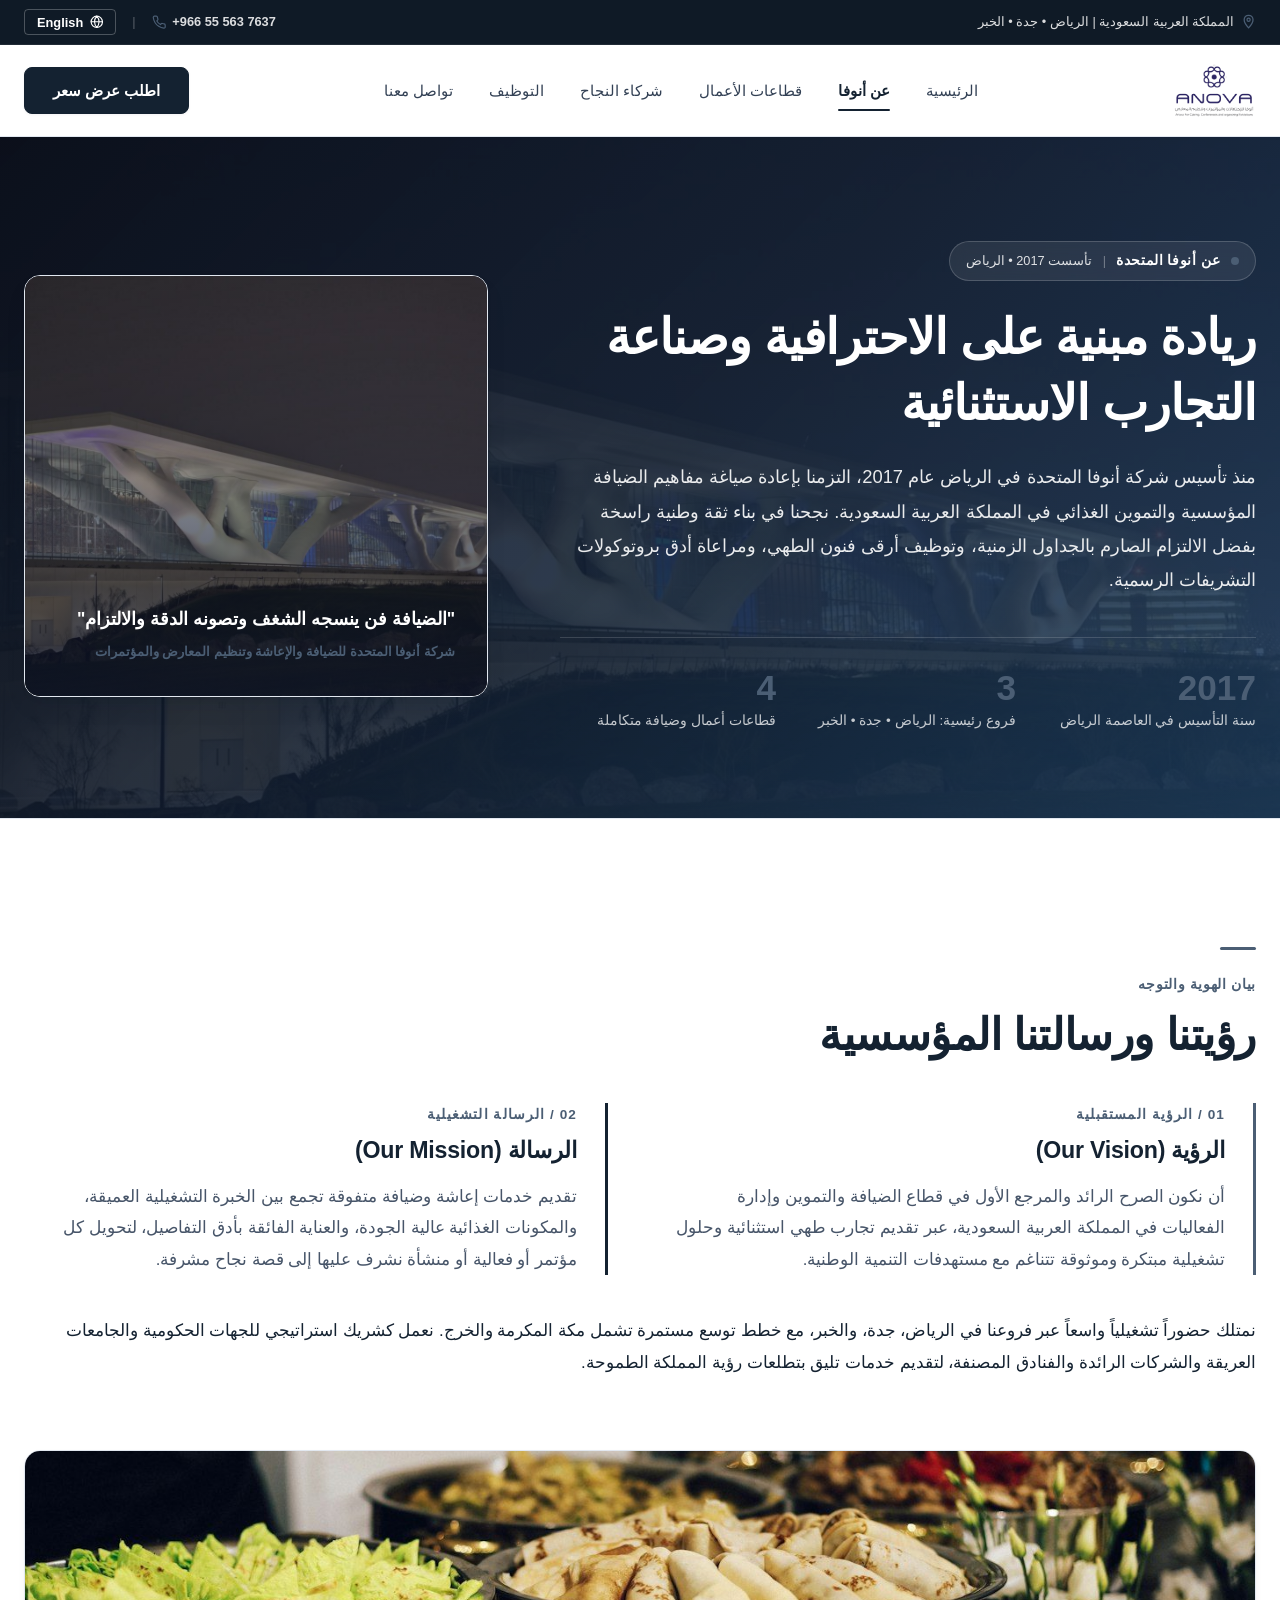
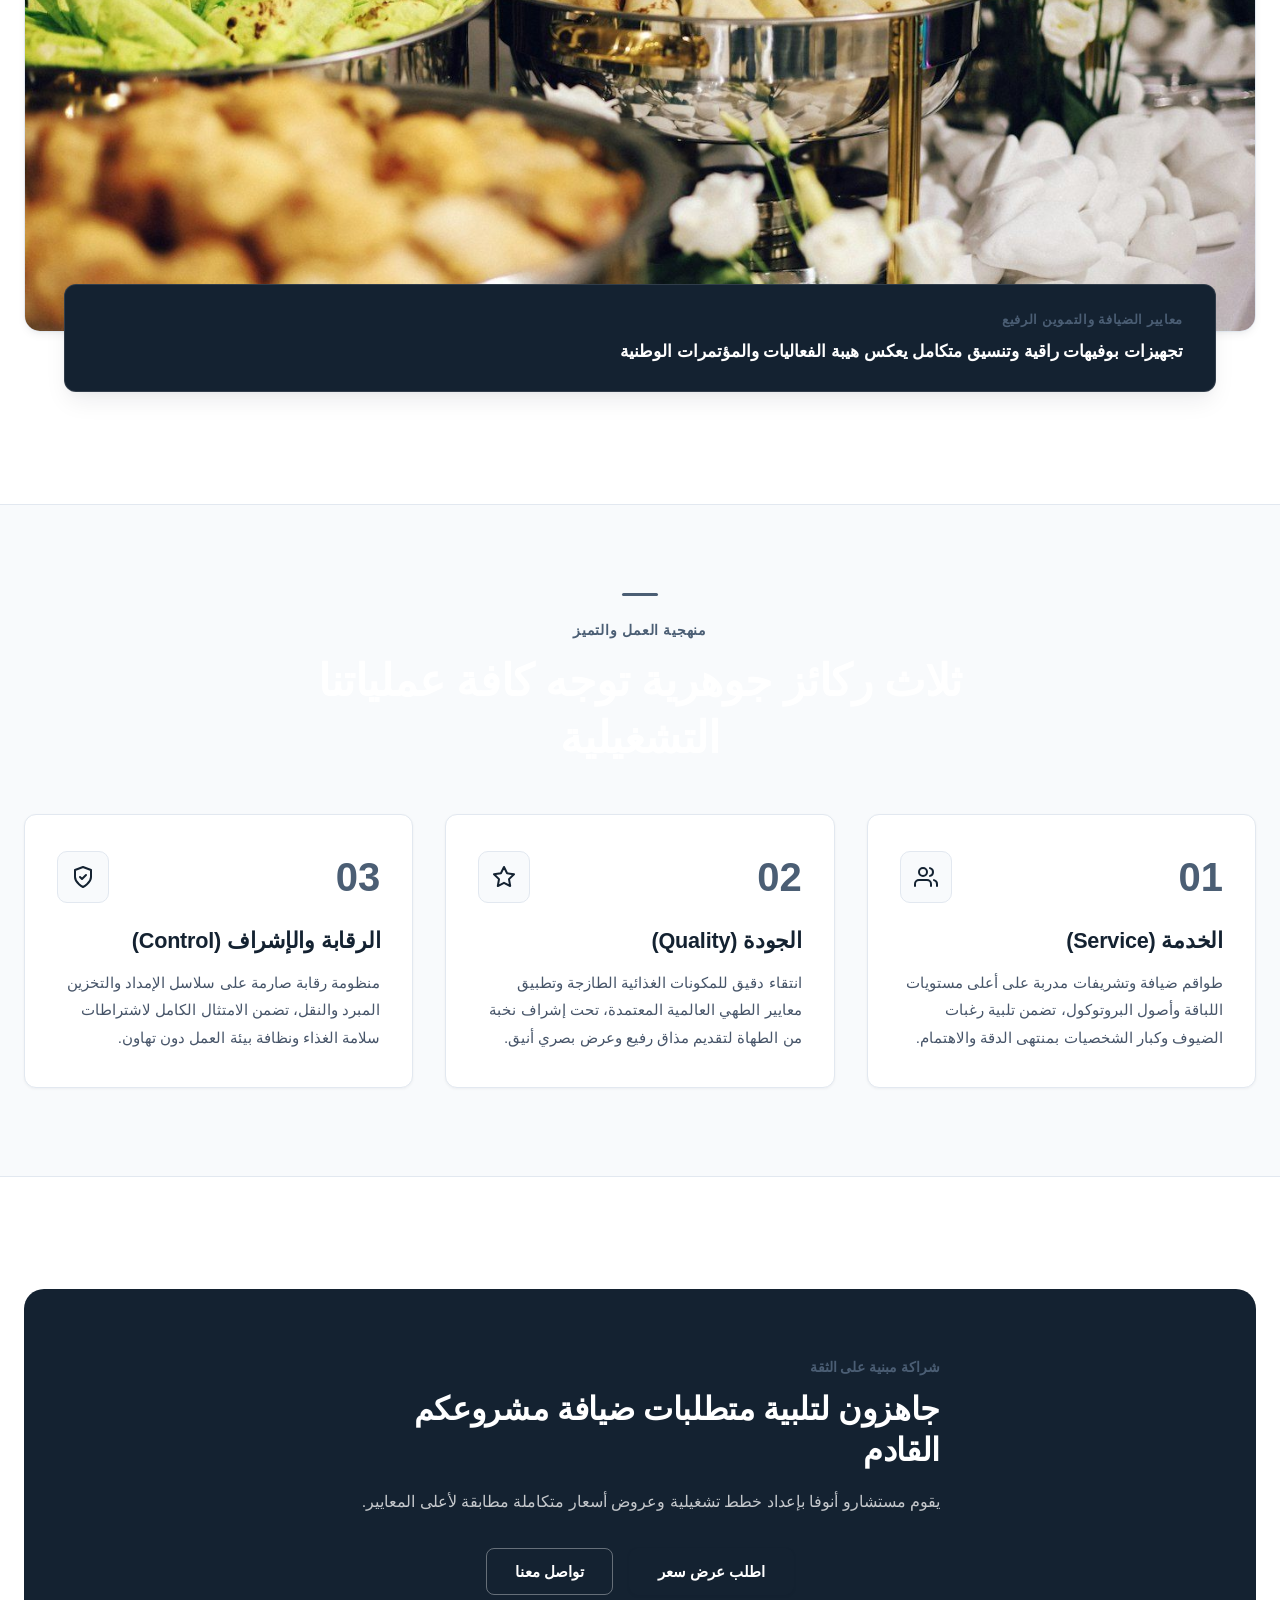
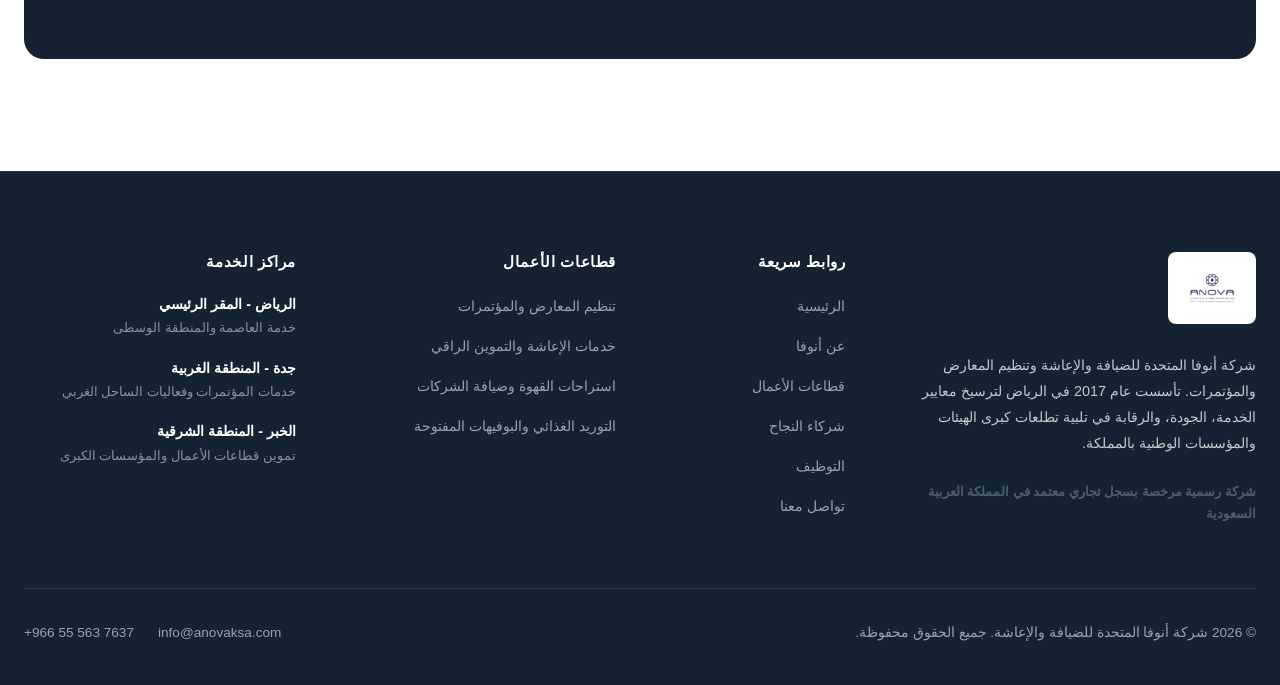
==== about.html @ ef02cdc7 "fix(scroll-stability): lock sticky header height and optimize hero video to fix white screen and jan" ====
﻿<!DOCTYPE html>
<html lang="ar" dir="rtl">
<head>
  <meta charset="UTF-8">
  <meta name="viewport" content="width=device-width, initial-scale=1.0">
  <title>عن أنوفا | ANOVA United Company</title>
  <meta name="description" content="تعرف على شركة أنوفا المتحدة للضيافة والإعاشة وتنظيم المعارض والمؤتمرات - مسيرة التميز منذ 2017 وركائز الخدمة، الجودة، والرقابة.">
  <link rel="icon" type="image/png" href="public/brand/anova-logo.png">
  <link rel="preconnect" href="https://fonts.googleapis.com">
  <link rel="preconnect" href="https://fonts.gstatic.com" crossorigin>
  <link href="https://fonts.googleapis.com/css2?family=IBM+Plex+Sans+Arabic:wght@300;400;500;600;700&family=Inter:wght@400;500;600;700&display=swap" rel="stylesheet">
  <link rel="stylesheet" href="assets/css/styles.css?v=4">
</head>
<body data-page-title-key="nav_about">

  <!-- Top Executive Utility Bar -->
  <aside class="top-bar" aria-label="Executive Information">
    <div class="container">
      <div style="display: flex; align-items: center; gap: 1.5rem;">
        <span style="display: flex; align-items: center; gap: 0.4rem;">
          <svg class="icon-svg" style="color: var(--warm-gold); width: 0.95rem; height: 0.95rem;" viewBox="0 0 24 24"><path d="M12 2C8.13 2 5 5.13 5 9c0 5.25 7 13 7 13s7-7.75 7-13c0-3.87-3.13-7-7-7zm0 9.5c-1.38 0-2.5-1.12-2.5-2.5s1.12-2.5 2.5-2.5 2.5 1.12 2.5 2.5-1.12 2.5-2.5 2.5z"/></svg>
          <span data-i18n="top_locations">المملكة العربية السعودية | الرياض • جدة • الخبر</span>
        </span>
      </div>
      <div style="display: flex; align-items: center; gap: 1rem;">
        <a href="tel:+966555637637" class="dir-ltr" style="display: flex; align-items: center; gap: 0.4rem; font-weight: 600;">
          <svg class="icon-svg" style="color: var(--warm-gold); width: 0.9rem; height: 0.9rem;" viewBox="0 0 24 24"><path d="M22 16.92v3a2 2 0 0 1-2.18 2 19.79 19.79 0 0 1-8.63-3.07 19.5 19.5 0 0 1-6-6 19.79 19.79 0 0 1-3.07-8.67A2 2 0 0 1 4.11 2h3a2 2 0 0 1 2 1.72 12.84 12.84 0 0 0 .7 2.81 2 2 0 0 1-.45 2.11L8.09 9.91a16 16 0 0 0 6 6l1.27-1.27a2 2 0 0 1 2.11-.45 12.84 12.84 0 0 0 2.81.7A2 2 0 0 1 22 16.92z"/></svg>
          <span>+966 55 563 7637</span>
        </a>
        <span style="color: rgba(255,255,255,0.3);">|</span>
        <button class="lang-btn lang-toggle-btn">
          <svg class="icon-svg" style="width: 0.85rem; height: 0.85rem;" viewBox="0 0 24 24"><circle cx="12" cy="12" r="10"/><line x1="2" y1="12" x2="22" y2="12"/><path d="M12 2a15.3 15.3 0 0 1 4 10 15.3 15.3 0 0 1-4 10 15.3 15.3 0 0 1-4-10 15.3 15.3 0 0 1 4-10z"/></svg>
          <span class="lang-toggle-text">English</span>
        </button>
      </div>
    </div>
  </aside>

  <!-- Master Site Header: Smart Sticky on Scroll Up -->
  <div class="site-header-wrapper">
    <header class="main-nav" id="siteHeader">
      <div class="container">
        <a href="index.html" style="display: flex; align-items: center; gap: 0.75rem;">
          <img src="public/brand/anova-logo.png" alt="ANOVA Logo" class="brand-logo-img">
        </a>
        <nav aria-label="Main Navigation">
          <ul class="nav-links">
            <li><a href="index.html" class="nav-link" data-i18n="nav_home">الرئيسية</a></li>
            <li><a href="about.html" class="nav-link active" data-i18n="nav_about">عن أنوفا</a></li>
            <li><a href="services.html" class="nav-link" data-i18n="nav_services">قطاعات الأعمال</a></li>
            <li><a href="partners.html" class="nav-link" data-i18n="nav_partners">شركاء النجاح</a></li>
            <li><a href="careers.html" class="nav-link" data-i18n="nav_careers">التوظيف</a></li>
            <li><a href="contact.html" class="nav-link" data-i18n="nav_contact">تواصل معنا</a></li>
          </ul>
        </nav>
        <div style="display: flex; align-items: center; gap: 1rem;">
          <button class="btn btn-gold open-quote-modal">
            <span data-i18n="cta_quote">طلب عرض سعر</span>
          </button>
          <button class="hamburger-btn" aria-label="Open mobile menu">
            <svg class="icon-svg" style="width: 1.75rem; height: 1.75rem;" viewBox="0 0 24 24"><line x1="3" y1="12" x2="21" y2="12"/><line x1="3" y1="6" x2="21" y2="6"/><line x1="3" y1="18" x2="21" y2="18"/></svg>
          </button>
        </div>
      </div>
    </header>
  </div>

  <!-- Mobile Drawer -->
  <div class="drawer-overlay"></div>
  <aside class="mobile-drawer">
    <div>
      <div style="display: flex; align-items: center; justify-content: space-between; margin-bottom: 2rem;">
        <img src="public/brand/anova-logo.png" alt="ANOVA Logo" style="height: 2.75rem;">
        <button class="drawer-close-btn" style="background: none; border: none; font-size: 1.5rem; cursor: pointer;">✕</button>
      </div>
      <ul style="list-style: none; display: flex; flex-direction: column; gap: 1.25rem;">
        <li><a href="index.html" style="font-weight: 600;" data-i18n="nav_home">الرئيسية</a></li>
        <li><a href="about.html" style="font-weight: 700; color: var(--primary-navy);" data-i18n="nav_about">عن أنوفا</a></li>
        <li><a href="services.html" style="font-weight: 600;" data-i18n="nav_services">قطاعات الأعمال</a></li>
        <li><a href="partners.html" style="font-weight: 600;" data-i18n="nav_partners">شركاء النجاح</a></li>
        <li><a href="careers.html" style="font-weight: 600;" data-i18n="nav_careers">التوظيف</a></li>
        <li><a href="contact.html" style="font-weight: 600;" data-i18n="nav_contact">تواصل معنا</a></li>
      </ul>
    </div>
    <div>
      <button class="btn btn-gold open-quote-modal" style="width: 100%; margin-bottom: 1rem;">
        <span data-i18n="cta_quote">طلب عرض سعر</span>
      </button>
      <button class="lang-btn lang-toggle-btn" style="width: 100%; border-color: var(--brand-grey-light); color: var(--midnight-dark); justify-content: center;">
        <span class="lang-toggle-text">English</span>
      </button>
    </div>
  </aside>

  <!-- Editorial Storytelling Hero Intro -->
  <section class="about-hero-editorial">
    <div class="container">
      <div class="about-editorial-header-grid">
        
        <!-- Narrative & Verified Corporate Footprint -->
        <div>
          <div class="about-editorial-tag-badge">
            <span class="about-tag-dot"></span>
            <span class="about-tag-text" data-i18n="about_tag">عن أنوفا المتحدة</span>
            <span class="about-tag-divider">|</span>
            <span class="about-tag-sub">تأسست 2017 • الرياض</span>
          </div>
          <h1 class="about-editorial-title" data-i18n="about_title">نصنع تجارب استثنائية تتجاوز مفهوم الضيافة التقليدي</h1>
          <p class="about-editorial-lead" data-i18n="about_p1">
            منذ تأسيس شركة أنوفا المتحدة في الرياض عام 2017، التزمنا بإعادة صياغة مفاهيم الضيافة المؤسسية والتموين الغذائي في المملكة العربية السعودية.
          </p>
          <div class="about-header-metrics">
            <div class="about-header-metric-item">
              <span class="about-header-metric-num">2017</span>
              <span class="about-header-metric-label">سنة التأسيس في العاصمة الرياض</span>
            </div>
            <div class="about-header-metric-item">
              <span class="about-header-metric-num">3</span>
              <span class="about-header-metric-label">فروع رئيسية: الرياض • جدة • الخبر</span>
            </div>
            <div class="about-header-metric-item">
              <span class="about-header-metric-num">4</span>
              <span class="about-header-metric-label">قطاعات أعمال وضيافة متكاملة</span>
            </div>
          </div>
        </div>

        <!-- Asymmetrical Architectural Showcase Window -->
        <div>
          <div class="about-hero-arch-showcase">
            <img src="public/hero-convention.jpg" alt="Monumental Architecture - Event & Exhibition Space" class="about-hero-arch-img" fetchpriority="high" decoding="async">
            <div class="about-hero-arch-overlay">
              <div class="about-hero-arch-quote" data-i18n="about_hero_quote">"الضيافة فن ينسجه الشغف وتصونه الدقة والالتزام"</div>
              <div class="about-hero-arch-sub" data-i18n="about_hero_sub">شركة أنوفا المتحدة للضيافة والإعاشة وتنظيم المعارض والمؤتمرات</div>
            </div>
          </div>
        </div>

      </div>
    </div>
  </section>

  <!-- Detailed Story & Manifesto Section -->
  <section class="section-spacing bg-white">
    <div class="container">
      
      <!-- Open Editorial Manifesto (No Rectangular Cards) -->
      <div class="manifesto-editorial-wrap">
        <div class="gold-line"></div>
        <span style="font-size: 0.85rem; font-weight: 700; color: var(--warm-gold); text-transform: uppercase; letter-spacing: 0.05em;">بيان الهوية والتوجه</span>
        <h2 style="margin-top: 0.5rem; margin-bottom: 2.5rem;" data-i18n="about_manifesto_title">رؤيتنا ورسالتنا المؤسسية</h2>

        <div class="manifesto-editorial-grid">
          <div class="manifesto-editorial-item manifesto-editorial-item-gold">
            <span class="manifesto-editorial-step">01 / الرؤية المستقبلية</span>
            <h3 class="manifesto-editorial-title" data-i18n="about_vision_title">الرؤية (Our Vision)</h3>
            <p class="manifesto-editorial-body" data-i18n="about_vision_desc">
              أن نكون الصرح الرائد والمرجع الأول في قطاع الضيافة والتموين وإدارة الفعاليات في المملكة العربية السعودية، عبر تقديم تجارب طهي استثنائية وحلول تشغيلية مبتكرة وموثوقة تتناغم مع مستهدفات التنمية الوطنية.
            </p>
          </div>

          <div class="manifesto-editorial-item manifesto-editorial-item-navy">
            <span class="manifesto-editorial-step">02 / الرسالة التشغيلية</span>
            <h3 class="manifesto-editorial-title" data-i18n="about_mission_title">الرسالة (Our Mission)</h3>
            <p class="manifesto-editorial-body" data-i18n="about_mission_desc">
              تقديم خدمات إعاشة وضيافة متفوقة تجمع بين الخبرة التشغيلية العميقة، والمكونات الغذائية عالية الجودة، والعناية الفائقة بأدق التفاصيل، لتحويل كل مؤتمر أو فعالية أو منشأة نشرف عليها إلى قصة نجاح مشرفة.
            </p>
          </div>
        </div>

        <p style="font-size: 1.05rem; line-height: 1.9; color: var(--midnight-dark); margin-top: 2.5rem;" data-i18n="about_p2">
          تمتد أعمالنا عبر فروعنا في الرياض، جدة، والخبر، مع خطط توسعية مستقبلية في مكة المكرمة والخرج. نعمل بالتعاون مع كبرى الجهات الحكومية والجامعات الوطنية والفنادق الراقية لتقديم خدمات بمعايير تضاهي الفئات العالمية.
        </p>
      </div>

      <!-- Wider Hospitality Photography Showcase -->
      <div class="about-hospitality-visual">
        <div class="about-hospitality-frame">
          <img src="public/about-excellence.jpg" alt="Premium Hospitality & Catering Spread" loading="lazy" decoding="async">
        </div>
        <div class="about-floating-caption">
          <div style="color: var(--warm-gold); font-size: 0.8rem; font-weight: 700; text-transform: uppercase; letter-spacing: 0.05em;">معايير الضيافة والتموين الرفيع</div>
          <div style="font-size: 1.05rem; font-weight: 600; margin-top: 0.35rem;">تجهيزات بوفيهات راقية وتنسيق متكامل يعكس هيبة الفعاليات والمؤتمرات الوطنية</div>
        </div>
      </div>

    </div>
  </section>

  <!-- The Three Pillars (Connected Horizontal Progression Sequence) -->
  <section class="pillars-sequence-section">
    <div class="container">
      <div style="text-align: center; max-width: 650px; margin: 0 auto;">
        <div class="gold-line center"></div>
        <span style="font-size: 0.85rem; font-weight: 700; color: var(--warm-gold); text-transform: uppercase; letter-spacing: 0.05em;" data-i18n="pillars_tag">المبادئ الجوهرية لأنوفا</span>
        <h2 style="color: var(--pure-white); margin-top: 0.5rem;" data-i18n="pillars_title">ثلاث ركائز تقوم عليها كل تفاصيل أعمالنا</h2>
      </div>

      <div class="pillars-sequence-grid">
        
        <div class="pillar-sequence-item">
          <div class="pillar-sequence-top">
            <span class="pillar-sequence-num">01</span>
            <div class="pillar-sequence-icon-wrap">
              <svg class="icon-svg" style="width: 1.5rem; height: 1.5rem;" viewBox="0 0 24 24"><path d="M17 21v-2a4 4 0 0 0-4-4H5a4 4 0 0 0-4 4v2"/><circle cx="9" cy="7" r="4"/><path d="M23 21v-2a4 4 0 0 0-3-3.87"/><path d="M16 3.13a4 4 0 0 1 0 7.75"/></svg>
            </div>
          </div>
          <h3 class="pillar-sequence-title" data-i18n="pillar_1_title">الخدمة (Service)</h3>
          <p class="pillar-sequence-desc" data-i18n="pillar_1_desc">
            طواقم ضيافة وتشريفات مدربة على أعلى مستويات اللباقة وأصول البروتوكول، تضمن تلبية رغبات الضيوف وكبار الشخصيات بمنتهى الدقة والاهتمام.
          </p>
        </div>

        <div class="pillar-sequence-item">
          <div class="pillar-sequence-top">
            <span class="pillar-sequence-num">02</span>
            <div class="pillar-sequence-icon-wrap">
              <svg class="icon-svg" style="width: 1.5rem; height: 1.5rem;" viewBox="0 0 24 24"><path d="M12 2l3.09 6.26L22 9.27l-5 4.87 1.18 6.88L12 17.77l-6.18 3.25L7 14.14 2 9.27l6.91-1.01L12 2z"/></svg>
            </div>
          </div>
          <h3 class="pillar-sequence-title" data-i18n="pillar_2_title">الجودة (Quality)</h3>
          <p class="pillar-sequence-desc" data-i18n="pillar_2_desc">
            انتقاء دقيق للمكونات الغذائية الطازجة وتطبيق معايير الطهي العالمية المعتمدة، تحت إشراف نخبة من الطهاة لتقديم مذاق رفيع وعرض بصري أنيق.
          </p>
        </div>

        <div class="pillar-sequence-item">
          <div class="pillar-sequence-top">
            <span class="pillar-sequence-num">03</span>
            <div class="pillar-sequence-icon-wrap">
              <svg class="icon-svg" style="width: 1.5rem; height: 1.5rem;" viewBox="0 0 24 24"><path d="M12 22s8-4 8-10V5l-8-3-8 3v7c0 6 8 10 8 10z"/><polyline points="9 12 11 14 15 10"/></svg>
            </div>
          </div>
          <h3 class="pillar-sequence-title" data-i18n="pillar_3_title">الرقابة والإشراف (Control)</h3>
          <p class="pillar-sequence-desc" data-i18n="pillar_3_desc">
            منظومة رقابة صارمة على سلاسل الإمداد والتخزين المبرد والنقل، تضمن الامتثال الكامل لاشتراطات سلامة الغذاء ونظافة بيئة العمل دون تهاون.
          </p>
        </div>

      </div>
    </div>
  </section>

  <!-- CTA Section -->
  <section class="section-spacing bg-white">
    <div class="container">
      <div style="background-color: var(--midnight-dark); color: var(--pure-white); padding: 4rem 3rem; border-radius: 20px; display: flex; flex-direction: column; lg:flex-row; align-items: center; justify-content: space-between; gap: 2rem;">
        <div style="max-width: 600px;">
          <span style="color: var(--warm-gold); font-size: 0.85rem; font-weight: 700; text-transform: uppercase;">شراكة مبنية على الثقة</span>
          <h3 style="color: var(--pure-white); font-size: 2rem; margin-top: 0.5rem; margin-bottom: 1rem;">جاهزون لتلبية متطلبات ضيافة مشروعكم القادم</h3>
          <p style="color: rgba(255,255,255,0.75); margin: 0;">يقوم مستشارو أنوفا بإعداد خطط تشغيلية وعروض أسعار متكاملة مطابقة لأعلى المعايير.</p>
        </div>
        <div style="display: flex; gap: 1rem; flex-wrap: wrap;">
          <button class="btn btn-gold open-quote-modal">
            <span data-i18n="cta_quote">طلب عرض سعر مخصص</span>
          </button>
          <a href="contact.html" class="btn btn-outline-white" data-i18n="nav_contact">
            تواصل معنا
          </a>
        </div>
      </div>
    </div>
  </section>

  <!-- Footer -->
  <footer class="footer-corporate">
    <div class="container">
      <div class="footer-grid">
        <div>
          <div class="footer-logo-badge">
            <img src="public/brand/anova-logo.png" alt="ANOVA Logo" style="height: 3rem; width: auto;">
          </div>
          <p style="font-size: 0.9rem; color: rgba(255,255,255,0.75); line-height: 1.8; margin-bottom: 1.5rem;" data-i18n="footer_about">
            شركة أنوفا المتحدة للضيافة والإعاشة وتنظيم المعارض والمؤتمرات. تأسست عام 2017 في الرياض لترسيخ معايير الخدمة، الجودة، والرقابة في تلبية تطلعات كبرى الهيئات والمؤسسات الوطنية بالمملكة.
          </p>
          <div style="font-size: 0.8rem; color: var(--warm-gold); font-weight: 600;" data-i18n="footer_cr">شركة رسمية مرخصة بسجل تجاري معتمد في المملكة العربية السعودية</div>
        </div>
        <div>
          <h4 class="footer-title" data-i18n="footer_quick_links">روابط سريعة</h4>
          <ul class="footer-links">
            <li><a href="index.html" data-i18n="nav_home">الرئيسية</a></li>
            <li><a href="about.html" data-i18n="nav_about">عن أنوفا</a></li>
            <li><a href="services.html" data-i18n="nav_services">قطاعات الأعمال</a></li>
            <li><a href="partners.html" data-i18n="nav_partners">شركاء النجاح</a></li>
            <li><a href="careers.html" data-i18n="nav_careers">التوظيف</a></li>
            <li><a href="contact.html" data-i18n="nav_contact">تواصل معنا</a></li>
          </ul>
        </div>
        <div>
          <h4 class="footer-title" data-i18n="footer_services">قطاعات الأعمال</h4>
          <ul class="footer-links">
            <li><a href="services.html#sec-events" data-i18n="sec1_title">تنظيم المعارض والمؤتمرات</a></li>
            <li><a href="services.html#sec-catering" data-i18n="sec2_title">خدمات الإعاشة والتموين الراقي</a></li>
            <li><a href="services.html#sec-coffee" data-i18n="sec3_title">استراحات القهوة وضيافة الشركات</a></li>
            <li><a href="services.html#sec-supply" data-i18n="sec5_title">التوريد الغذائي والبوفيهات المفتوحة</a></li>
          </ul>
        </div>
        <div>
          <h4 class="footer-title" data-i18n="footer_branches">مراكز الخدمة</h4>
          <div style="display: flex; flex-direction: column; gap: 1rem; font-size: 0.9rem; color: rgba(255,255,255,0.75);">
            <div>
              <div style="font-weight: 700; color: var(--pure-white);" data-i18n="footer_branch_riyadh">الرياض - المقر الرئيسي</div>
              <div style="font-size: 0.8rem; color: rgba(255,255,255,0.5);">خدمة العاصمة والمنطقة الوسطى</div>
            </div>
            <div>
              <div style="font-weight: 700; color: var(--pure-white);" data-i18n="footer_branch_jeddah">جدة - المنطقة الغربية</div>
              <div style="font-size: 0.8rem; color: rgba(255,255,255,0.5);">خدمات المؤتمرات وفعاليات الساحل الغربي</div>
            </div>
            <div>
              <div style="font-weight: 700; color: var(--pure-white);" data-i18n="footer_branch_khobar">الخبر - المنطقة الشرقية</div>
              <div style="font-size: 0.8rem; color: rgba(255,255,255,0.5);">تموين قطاعات الأعمال والمؤسسات الكبرى</div>
            </div>
          </div>
        </div>
      </div>
      <div class="footer-bottom">
        <div data-i18n="footer_rights">© 2026 شركة أنوفا المتحدة للضيافة والإعاشة. جميع الحقوق محفوظة.</div>
        <div style="display: flex; align-items: center; gap: 1.5rem;">
          <a href="mailto:info@anovaksa.com">info@anovaksa.com</a>
          <a href="tel:+966555637637" class="dir-ltr">+966 55 563 7637</a>
        </div>
      </div>
    </div>
  </footer>

  <!-- Universal Quotation Modal -->
  <div class="modal-overlay" id="quoteModal">
    <div class="modal-content">
      <div style="display: flex; align-items: center; justify-content: space-between; margin-bottom: 1.5rem; border-bottom: 1px solid var(--brand-grey-light); padding-bottom: 1rem;">
        <h3 style="font-size: 1.35rem; color: var(--primary-navy);" data-i18n="modal_title">طلب عرض سعر مخصص</h3>
        <button class="modal-close-btn" style="background: none; border: none; font-size: 1.5rem; cursor: pointer; color: var(--brand-grey);">✕</button>
      </div>
      <form class="ajax-inquiry-form" data-form-type="quote_request" data-source-form="quote_modal">
        <div class="form-row-2">
          <div class="form-group">
            <label class="form-label" data-i18n="f_name">الاسم الكريم / الجهة</label>
            <input type="text" name="full_name" class="form-control" required placeholder="مثال: شركة / هيئة...">
          </div>
          <div class="form-group">
            <label class="form-label" data-i18n="f_phone">رقم الجوال</label>
            <input type="tel" name="phone" class="form-control dir-ltr" required placeholder="05xxxxxxxx">
          </div>
        </div>
        <div class="form-group">
          <label class="form-label" data-i18n="f_email">البريد الإلكتروني</label>
          <input type="email" name="email" class="form-control" required placeholder="name@domain.com">
        </div>
        <div class="form-group">
          <label class="form-label" data-i18n="f_sector">قطاع الخدمة المطلوب</label>
          <select name="sector" class="form-control" required>
            <option value="Events Organization" data-i18n="sec1_title">تنظيم المعارض والمؤتمرات</option>
            <option value="Catering Services" data-i18n="sec2_title">خدمات الإعاشة والتموين الراقي</option>
            <option value="Coffee Break" data-i18n="sec3_title">استراحات القهوة وضيافة الشركات</option>
            <option value="Food Supply & Buffets" data-i18n="sec5_title">التوريد الغذائي والبوفيهات المفتوحة</option>
          </select>
        </div>
        <div class="form-group">
          <label class="form-label" data-i18n="f_details">تفاصيل الفعالية / المتطلبات</label>
          <textarea name="details" rows="3" class="form-control" placeholder="يرجى كتابة عدد الضيوف، الموقع، والتاريخ المتوقع..."></textarea>
        </div>
        <button type="submit" class="btn btn-gold" style="width: 100%; padding: 0.85rem; font-weight: 700;">
          <span data-i18n="f_submit_btn">إرسال طلب التسعير</span>
        </button>
      </form>
    </div>
  </div>

  <script src="assets/js/supabase-config.js"></script>
  <script src="assets/js/main.js?v=4"></script>
</body>
</html>
---- assets/css/styles.css ----
/* ==========================================================================
   ANOVA UNITED COMPANY (أنوفا المتحدة للضيافة والإعاشة وتنظيم المعارض)
   Official Master Stylesheet — Modern Corporate / Minimal / Professional
   Palette:
     --primary-navy:   #1D3147
     --brand-accent:   #5A5684
     --secondary-text: #64748B
     --light-bg:       #F5F7FA
     --pure-white:     #FFFFFF
   Typography Architecture:
     Arabic:   IBM Plex Sans Arabic (All Headings, Body & UI)
     English:  Inter (English Text, UI, Numbers & Tabular Data)
   ========================================================================== */

:root {
  /* Approved Matte Corporate Color System */
  --primary-navy: #142231;
  --primary-navy-dark: #0F1A26;
  --primary-navy-light: #22364C;
  --brand-accent: #4B5E74;
  --brand-accent-hover: #37475A;
  --brand-accent-light: rgba(75, 94, 116, 0.10);
  --text-primary: #0F172A;
  --text-secondary: #475569;
  --secondary-text: #475569;
  --light-bg: #F8FAFC;
  --pure-white: #FFFFFF;
  --border-subtle: #E2E8F0;
  --border-focus: #142231;
  --brand-grey: #64748B;
  --brand-grey-light: #E2E8F0;
  --brand-grey-dark: #334155;
  --midnight-dark: #142231;
  --deep-indigo: #142231;
  --warm-gold: #4B5E74; /* Matte Corporate Slate */
  --warm-gold-hover: #37475A;
  --warm-gold-light: rgba(75, 94, 116, 0.10);
  --hero-overlay-opacity: 0.78;

  /* Typographic Design Tokens: Alexandria (Headings & Brand) + Readex Pro (Interface & Reading) */
  --font-heading-ar: 'Alexandria', -apple-system, BlinkMacSystemFont, sans-serif;
  --font-body-ar: 'Readex Pro', -apple-system, BlinkMacSystemFont, sans-serif;
  --font-heading-en: 'Alexandria', -apple-system, BlinkMacSystemFont, sans-serif;
  --font-body-en: 'Readex Pro', -apple-system, BlinkMacSystemFont, sans-serif;
  
  --shadow-sm: 0 1px 3px 0 rgba(15, 23, 42, 0.05);
  --shadow-md: 0 4px 10px -2px rgba(15, 23, 42, 0.07), 0 2px 4px -2px rgba(15, 23, 42, 0.04);
  --shadow-lg: 0 12px 24px -4px rgba(15, 23, 42, 0.08), 0 4px 8px -2px rgba(15, 23, 42, 0.03);
  --shadow-gold: 0 4px 12px rgba(90, 86, 132, 0.15);

  --transition-fast: 0.2s cubic-bezier(0.16, 1, 0.3, 1);
  --transition-normal: 0.28s cubic-bezier(0.16, 1, 0.3, 1);
  --transition-slow: 0.4s cubic-bezier(0.16, 1, 0.3, 1);
}

/* Base & Reset */
*, *::before, *::after {
  box-sizing: border-box;
  margin: 0;
  padding: 0;
}

html {
  scroll-behavior: smooth;
  font-size: 16px;
  -webkit-text-size-adjust: 100%;
  overflow-x: hidden;
  max-width: 100%;
}

body {
  font-family: var(--font-body-ar);
  color: var(--text-primary);
  background-color: var(--pure-white);
  line-height: 1.75;
  overflow-x: hidden;
  max-width: 100%;
  width: 100%;
  text-rendering: optimizeLegibility;
  -webkit-font-smoothing: antialiased;
}

html[lang="en"] body {
  font-family: var(--font-body-en);
}

/* Selection */
::selection {
  background-color: var(--brand-accent);
  color: var(--pure-white);
}

/* Typography Scale */
h1, h2, h3, h4, h5, h6 {
  font-family: var(--font-heading-ar);
  color: var(--primary-navy);
  font-weight: 700;
  line-height: 1.3;
  letter-spacing: -0.01em;
}

html[lang="en"] h1,
html[lang="en"] h2,
html[lang="en"] h3,
html[lang="en"] h4,
html[lang="en"] h5,
html[lang="en"] h6 {
  font-family: var(--font-heading-en);
  letter-spacing: -0.02em;
}

h1 { font-size: clamp(2rem, 4vw + 1rem, 3.5rem); }
h2 { font-size: clamp(1.75rem, 3vw + 0.5rem, 2.75rem); }
h3 { font-size: clamp(1.25rem, 2vw + 0.25rem, 1.75rem); }
h4 { font-size: 1.25rem; }
h5 { font-size: 1.1rem; }
h6 { font-size: 0.95rem; }

p {
  color: var(--brand-grey);
  margin-bottom: 1rem;
}

p:last-child {
  margin-bottom: 0;
}

a {
  color: inherit;
  text-decoration: none;
  transition: color var(--transition-fast);
}

img {
  max-width: 100%;
  height: auto;
  display: block;
}

button, input, select, textarea {
  font-family: inherit;
  font-size: inherit;
}

/* Layout Utilities */
.container {
  width: 100%;
  max-width: 1280px;
  margin-left: auto;
  margin-right: auto;
  padding-left: 1.5rem;
  padding-right: 1.5rem;
}

.section-spacing {
  padding-top: 5rem;
  padding-bottom: 5rem;
}

@media (min-width: 1024px) {
  .section-spacing {
    padding-top: 7rem;
    padding-bottom: 7rem;
  }
}

/* Brand Color Utility Classes */
.bg-navy { background-color: var(--primary-navy); }
.bg-indigo { background-color: var(--deep-indigo); }
.bg-gold { background-color: var(--warm-gold); }
.bg-dark { background-color: var(--midnight-dark); }
.bg-light { background-color: var(--light-bg); }
.bg-white { background-color: var(--pure-white); }

.text-navy { color: var(--primary-navy); }
.text-indigo { color: var(--deep-indigo); }
.text-gold { color: var(--warm-gold); }
.text-dark { color: var(--midnight-dark); }
.text-grey { color: var(--brand-grey); }
.text-white { color: var(--pure-white); }

/* Accent Lines & Badges */
.gold-line {
  height: 3px;
  width: 36px;
  background-color: var(--brand-accent);
  border-radius: 2px;
  margin-bottom: 1.25rem;
}

.gold-line.center {
  margin-left: auto;
  margin-right: auto;
}

/* ==========================================================================
   HEADER & NAVIGATION ARCHITECTURE (SMART HIDE-ON-SCROLL-DOWN / REVEAL-ON-SCROLL-UP)
   ========================================================================== */

/* Top Executive Utility Bar (Appears only at top of page, scrolls naturally away) */
.top-bar {
  background-color: var(--primary-navy-dark);
  color: rgba(255, 255, 255, 0.85);
  font-size: 0.8rem;
  border-bottom: 1px solid rgba(255, 255, 255, 0.08);
  position: relative;
  z-index: 100;
  transition: background-color var(--transition-normal);
}

/* Semi-transparent Top Bar over Homepage Hero */
.top-bar.top-bar-over-hero {
  position: absolute;
  top: 0;
  left: 0;
  right: 0;
  width: 100%;
  background-color: rgba(19, 34, 50, 0.55);
  backdrop-filter: blur(8px);
  -webkit-backdrop-filter: blur(8px);
  border-bottom: 1px solid rgba(255, 255, 255, 0.08);
  z-index: 100;
}

.top-bar .container {
  display: flex;
  align-items: center;
  justify-content: space-between;
  height: 2.75rem;
}

.top-bar a:hover {
  color: var(--pure-white);
  opacity: 0.95;
}

/* Header Wrapper: Guarantees exact 5.25rem space reservation to prevent any Layout Shift (CLS) */
.site-header-wrapper {
  position: relative;
  width: 100%;
  height: 5.25rem;
  z-index: 1000;
}

/* Positioned directly under top-bar over Cinematic Hero on Homepage */
.site-header-wrapper.header-over-hero {
  position: absolute;
  top: 2.75rem;
  left: 0;
  right: 0;
}

/* Main Navigation Bar */
.main-nav {
  position: relative;
  width: 100%;
  background-color: var(--pure-white);
  border-bottom: 1px solid var(--brand-grey-light);
  box-shadow: var(--shadow-sm);
  transition: transform 0.35s cubic-bezier(0.16, 1, 0.3, 1),
              background-color 0.35s ease,
              border-color 0.35s ease,
              box-shadow 0.35s ease;
  will-change: transform;
}

.main-nav .container {
  display: flex;
  align-items: center;
  justify-content: space-between;
  height: 5.25rem;
}

.brand-logo-img {
  height: 3.5rem;
  width: auto;
  object-fit: contain;
  transition: filter 0.35s ease, transform var(--transition-fast);
  filter: none;
}

.brand-logo-img:hover {
  transform: scale(1.02);
}

.nav-links {
  display: flex;
  align-items: center;
  gap: 2rem;
  list-style: none;
}

.nav-link {
  font-size: 0.95rem;
  font-weight: 500;
  color: var(--text-primary);
  position: relative;
  padding: 0.5rem 0;
  transition: color var(--transition-fast);
}

.nav-link::after {
  content: '';
  position: absolute;
  bottom: 0;
  left: 0;
  right: 0;
  height: 2px;
  background-color: var(--brand-accent);
  transform: scaleX(0);
  transition: transform var(--transition-normal);
}

.nav-link:hover,
.nav-link.active {
  color: var(--primary-navy);
}

.nav-link:hover::after,
.nav-link.active::after {
  transform: scaleX(1);
}

/* --- INITIAL TRANSPARENT STATE OVER CINEMATIC HERO (HOMEPAGE) --- */
.site-header-wrapper.header-over-hero:not(.is-sticky) .main-nav {
  background-color: transparent;
  border-bottom: 1px solid rgba(255, 255, 255, 0.12);
  box-shadow: none;
}

.site-header-wrapper.header-over-hero:not(.is-sticky) .brand-logo-img {
  /* Crisp pure white ANOVA official logo over dark cinematic background */
  filter: brightness(0) invert(1);
}

.site-header-wrapper.header-over-hero:not(.is-sticky) .nav-link {
  color: rgba(255, 255, 255, 0.92);
}

.site-header-wrapper.header-over-hero:not(.is-sticky) .nav-link:hover,
.site-header-wrapper.header-over-hero:not(.is-sticky) .nav-link.active {
  color: var(--pure-white);
}

.site-header-wrapper.header-over-hero:not(.is-sticky) .hamburger-btn {
  color: var(--pure-white);
}

/* --- SMART STICKY STATES (ACROSS ALL PAGES) --- */

/* 1. When Fixed / Active in Scroll Mode */
.main-nav.is-sticky {
  position: fixed;
  top: 0;
  left: 0;
  right: 0;
  width: 100%;
  height: 5.75rem;
  max-height: 5.75rem;
  z-index: 1000;
  background-color: rgba(255, 255, 255, 0.98);
  backdrop-filter: blur(12px);
  -webkit-backdrop-filter: blur(12px);
  border-bottom: 1px solid var(--border-subtle);
  box-shadow: 0 4px 20px -4px rgba(15, 23, 42, 0.08);
}

.main-nav.is-sticky .nav-link {
  color: var(--text-primary);
}

.main-nav.is-sticky .nav-link:hover,
.main-nav.is-sticky .nav-link.active {
  color: var(--primary-navy);
}
.main-nav.is-sticky .nav-link.active {
  color: var(--primary-navy);
}

.main-nav.is-sticky .brand-logo-img {
  filter: none;
}

.main-nav.is-sticky .hamburger-btn {
  color: var(--midnight-dark);
}

/* 2. Scrolling Down -> Smoothly Hide Header Off-Screen */
.main-nav.is-sticky.nav-hidden {
  transform: translateY(-100%);
  pointer-events: none;
}

/* 3. Scrolling Up -> Smoothly Reveal Header */
.main-nav.is-sticky.nav-visible {
  transform: translateY(0);
  pointer-events: auto;
}

/* ==========================================================================
   FULL-SCREEN CINEMATIC HERO SECTION (PREMIUM CORPORATE EDITORIAL LAYOUT)
   ========================================================================== */
.hero-cinematic {
  position: relative;
  min-height: 100vh;
  min-height: 100svh;
  width: 100%;
  display: flex;
  align-items: center;
  overflow: hidden;
  background-color: var(--midnight-dark);
  color: var(--pure-white);
  padding: 6.5rem 0 2rem 0;
}

.hero-bg-wrapper {
  position: absolute;
  inset: 0;
  overflow: hidden;
  z-index: 1;
  background-color: var(--midnight-dark);
  pointer-events: none;
}

.hero-bg-fallback,
.hero-bg-video {
  position: absolute;
  inset: 0;
  width: 100%;
  height: 100%;
  object-fit: cover;
  object-position: center center;
  display: block;
  pointer-events: none;
}

.hero-bg-fallback {
  z-index: 1;
}

.hero-bg-video {
  z-index: 2;
}

.hero-bg-wrapper.is-video-fallback .hero-bg-video {
  display: none !important;
}

/* Hide any native browser media controls/play overlays on background video */
.hero-bg-video::-webkit-media-controls,
.hero-bg-video::-webkit-media-controls-enclosure,
.hero-bg-video::-webkit-media-controls-panel,
.hero-bg-video::-webkit-media-controls-play-button,
.hero-bg-video::-webkit-media-controls-start-playback-button {
  display: none !important;
  -webkit-appearance: none;
  opacity: 0 !important;
  pointer-events: none !important;
}

.hero-bg-media {
  position: absolute;
  inset: -5%;
  width: 110%;
  height: 110%;
  object-fit: cover;
  object-position: center 32%;
  transform: scale(1.02);
  will-change: transform;
  animation: heroKenBurns 28s ease-in-out infinite alternate;
}

@keyframes heroKenBurns {
  0% { transform: scale(1.02); }
  50% { transform: scale(1.06); }
  100% { transform: scale(1.02); }
}

@media (prefers-reduced-motion: reduce) {
  .hero-bg-video {
    display: none !important;
  }
  .hero-bg-media,
  .hero-bg-fallback {
    animation: none !important;
    transform: none !important;
  }
  .hero-entrance-1, .hero-entrance-2, .hero-entrance-3, .hero-entrance-4, .hero-entrance-5 {
    animation: none !important;
    opacity: 1 !important;
    transform: none !important;
  }
}

/* Atmospheric Dark Navy Overlay: 60% Configurable Base Tint + Directional Text Contrast */
.hero-overlay {
  position: absolute;
  inset: 0;
  z-index: 3;
  background-color: rgba(29, 49, 71, 0.65);
  background-image:
    linear-gradient(to left,
      rgba(19, 34, 50, 0.82) 0%,
      rgba(29, 49, 71, 0.65) 45%,
      rgba(29, 49, 71, 0.45) 80%,
      rgba(29, 49, 71, 0.60) 100%),
    linear-gradient(180deg,
      rgba(19, 34, 50, 0.70) 0%,
      transparent 25%,
      transparent 70%,
      rgba(19, 34, 50, 0.85) 100%);
  pointer-events: none;
}

html[lang="en"] .hero-overlay {
  background-image:
    linear-gradient(to right,
      rgba(19, 34, 50, 0.82) 0%,
      rgba(29, 49, 71, 0.65) 45%,
      rgba(29, 49, 71, 0.45) 80%,
      rgba(29, 49, 71, 0.60) 100%),
    linear-gradient(180deg,
      rgba(19, 34, 50, 0.70) 0%,
      transparent 25%,
      transparent 70%,
      rgba(19, 34, 50, 0.85) 100%);
}

/* Unified Architectural Hero Container */
.hero-container {
  position: relative;
  z-index: 3;
  width: 100%;
  display: flex;
  align-items: center;
  justify-content: flex-start;
  padding-top: 0;
  padding-bottom: 1rem;
}

/* Unified Right-Side Content Cluster (RTL Editorial Layout) */
.hero-content-cluster {
  max-width: 650px;
  text-align: right;
}

html[lang="en"] .hero-content-cluster {
  text-align: left;
}

/* Bespoke Editorial Tag / Kicker */
.hero-kicker {
  display: inline-flex;
  align-items: center;
  gap: 0.75rem;
  color: rgba(255, 255, 255, 0.90);
  font-family: var(--font-body-ar);
  font-size: 0.86rem;
  font-weight: 500;
  letter-spacing: 0.04em;
  margin-bottom: 0.85rem;
}

html[lang="en"] .hero-kicker {
  font-family: var(--font-body-en);
  font-size: 0.82rem;
  letter-spacing: 0.08em;
  text-transform: uppercase;
}

.hero-kicker .kicker-line {
  width: 2rem;
  height: 2px;
  background-color: var(--brand-accent);
  display: inline-block;
  flex-shrink: 0;
  border-radius: 1px;
}

html[dir="ltr"] .hero-kicker .kicker-line {
  background-color: var(--brand-accent);
}

/* Headline Styling: Authoritative, Balanced & Dignified */
.hero-headline {
  font-family: var(--font-heading-ar);
  color: var(--pure-white);
  font-size: clamp(2.1rem, 3.4vw, 3.15rem);
  font-weight: 700;
  line-height: 1.25;
  letter-spacing: -0.01em;
  margin-bottom: 0.95rem;
}

.hero-headline-primary {
  display: block;
}

.hero-headline-accent {
  display: inline-block;
}

.text-gold-accent {
  color: var(--pure-white);
  position: relative;
  font-weight: 700;
  text-shadow: none;
}

html[lang="en"] .hero-headline {
  font-family: var(--font-heading-en);
  font-weight: 700;
  font-size: clamp(2.3rem, 4.4vw, 3.85rem);
  line-height: 1.15;
  letter-spacing: -0.02em;
}

.hero-subtext {
  font-family: var(--font-body-ar);
  color: rgba(255, 255, 255, 0.88);
  font-size: clamp(0.95rem, 0.9vw + 0.3rem, 1.05rem);
  line-height: 1.8;
  margin-bottom: 1.75rem;
  font-weight: 400;
  max-width: 580px;
}

html[lang="en"] .hero-subtext {
  font-family: var(--font-body-en);
  line-height: 1.75;
}

.hero-actions {
  display: flex;
  flex-wrap: wrap;
  align-items: center;
  gap: 1rem;
}

/* Secondary Button in Cinematic Hero: Refined Frosted Glass */
.btn-cinematic-secondary {
  background-color: rgba(255, 255, 255, 0.10);
  color: var(--pure-white);
  border: 1.5px solid rgba(255, 255, 255, 0.35);
  border-radius: 8px;
  backdrop-filter: blur(8px);
  -webkit-backdrop-filter: blur(8px);
  transition: all var(--transition-fast);
}

.btn-cinematic-secondary:hover {
  background-color: rgba(255, 255, 255, 0.20);
  border-color: var(--pure-white);
  color: var(--pure-white);
  transform: translateY(-1px);
  box-shadow: var(--shadow-sm);
}

/* Responsive Breakpoints */
@media (max-width: 1024px) {
  .hero-content-cluster {
    max-width: 100%;
  }
  .hero-bg-video,
  .hero-bg-fallback {
    object-position: 58% center;
  }
}

@media (max-width: 768px) {
  .top-bar .container > div:first-child {
    display: none !important;
  }
  .top-bar .container {
    justify-content: center !important;
    gap: 0.75rem;
  }
  .main-nav .open-quote-modal {
    display: none !important;
  }
  .brand-logo-img {
    height: 2.85rem;
  }
  .hero-overlay,
  html[lang="en"] .hero-overlay {
    background-image:
      linear-gradient(180deg,
        rgba(13, 20, 39, 0.58) 0%,
        rgba(13, 20, 39, 0.28) 38%,
        rgba(13, 20, 39, 0.45) 68%,
        rgba(13, 20, 39, 0.80) 100%);
  }
}

@media (max-width: 640px) {
  .hero-cinematic {
    padding-top: 8rem;
    padding-bottom: 4.5rem;
  }
  .hero-bg-video,
  .hero-bg-fallback {
    object-position: 64% 38%;
  }
  .hero-container {
    padding-left: 1.25rem;
    padding-right: 1.25rem;
  }
  .hero-content-cluster {
    width: 100%;
    max-width: 100%;
  }
  .hero-kicker {
    font-size: 0.8rem;
    margin-bottom: 0.85rem;
  }
  .hero-kicker .kicker-line {
    width: 1.5rem;
  }
  .hero-headline {
    font-size: clamp(1.85rem, 6.5vw, 2.45rem);
    line-height: 1.32;
    margin-bottom: 1rem;
  }
  .hero-subtext {
    font-size: 0.96rem;
    margin-bottom: 1.75rem;
    line-height: 1.75;
  }
  .hero-actions {
    flex-direction: column;
    width: 100%;
    gap: 0.75rem;
  }
  .hero-actions .btn {
    width: 100%;
    padding: 0.85rem 1.25rem;
  }
}

/* Staggered Entrance Animations */
.hero-entrance-1 {
  animation: fadeInUpHero 0.9s cubic-bezier(0.16, 1, 0.3, 1) 0.05s both;
}
.hero-entrance-2 {
  animation: fadeInUpHero 1s cubic-bezier(0.16, 1, 0.3, 1) 0.18s both;
}
.hero-entrance-3 {
  animation: fadeInUpHero 1.05s cubic-bezier(0.16, 1, 0.3, 1) 0.32s both;
}
.hero-entrance-4 {
  animation: fadeInUpHero 1.1s cubic-bezier(0.16, 1, 0.3, 1) 0.46s both;
}
.hero-entrance-5 {
  animation: fadeInUpHero 1.2s cubic-bezier(0.16, 1, 0.3, 1) 0.65s both;
}

@keyframes fadeInUpHero {
  from {
    opacity: 0;
    transform: translateY(28px);
  }
  to {
    opacity: 1;
    transform: translateY(0);
  }
}

/* Minimalist Scroll Cue */
.hero-scroll-cue {
  position: absolute;
  bottom: 2.25rem;
  left: 50%;
  transform: translateX(-50%);
  z-index: 4;
  display: flex;
  flex-direction: column;
  align-items: center;
  gap: 0.5rem;
  color: rgba(255, 255, 255, 0.7);
  font-size: 0.75rem;
  letter-spacing: 0.08em;
  text-transform: uppercase;
  transition: color var(--transition-fast);
  cursor: pointer;
}

.hero-scroll-cue:hover {
  color: var(--warm-gold);
}

.scroll-mouse {
  width: 22px;
  height: 36px;
  border: 2px solid rgba(255, 255, 255, 0.5);
  border-radius: 12px;
  position: relative;
  transition: border-color var(--transition-fast);
}

.hero-scroll-cue:hover .scroll-mouse {
  border-color: var(--warm-gold);
}

.scroll-wheel {
  position: absolute;
  top: 6px;
  left: 50%;
  transform: translateX(-50%);
  width: 3px;
  height: 6px;
  background-color: var(--warm-gold);
  border-radius: 2px;
  animation: scrollWheelAnim 2s infinite;
}

@keyframes scrollWheelAnim {
  0% { opacity: 1; transform: translate(-50%, 0); }
  100% { opacity: 0; transform: translate(-50%, 12px); }
}
  gap: 0.5rem;
  color: rgba(255, 255, 255, 0.7);
  font-size: 0.75rem;
  letter-spacing: 0.08em;
  text-transform: uppercase;
  transition: color var(--transition-fast);
  cursor: pointer;
}

.hero-scroll-cue:hover {
  color: var(--warm-gold);
}

.scroll-mouse {
  width: 22px;
  height: 36px;
  border: 2px solid rgba(255, 255, 255, 0.5);
  border-radius: 12px;
  position: relative;
  transition: border-color var(--transition-fast);
}

.hero-scroll-cue:hover .scroll-mouse {
  border-color: var(--warm-gold);
}

.scroll-wheel {
  position: absolute;
  top: 6px;
  left: 50%;
  transform: translateX(-50%);
  width: 3px;
  height: 6px;
  background-color: var(--warm-gold);
  border-radius: 2px;
  animation: scrollWheelAnim 2s infinite;
}

@keyframes scrollWheelAnim {
  0% { opacity: 1; transform: translate(-50%, 0); }
  100% { opacity: 0; transform: translate(-50%, 12px); }
}

/* ==========================================================================
   BUTTONS
   ========================================================================== */
.btn {
  display: inline-flex;
  align-items: center;
  justify-content: center;
  gap: 0.6rem;
  padding: 0.75rem 1.75rem;
  border-radius: 8px;
  font-weight: 600;
  font-size: 0.95rem;
  cursor: pointer;
  transition: all var(--transition-fast);
  border: 1px solid transparent;
  line-height: 1.4;
  text-align: center;
}

.btn-primary,
.btn-gold {
  background-color: var(--primary-navy);
  color: var(--pure-white);
  border-color: var(--primary-navy);
  box-shadow: var(--shadow-sm);
}

.btn-primary:hover,
.btn-gold:hover {
  background-color: var(--primary-navy-light);
  border-color: var(--primary-navy-light);
  color: var(--pure-white);
  transform: translateY(-1px);
  box-shadow: var(--shadow-md);
}

.btn-outline {
  background-color: transparent;
  color: var(--primary-navy);
  border-color: var(--border-subtle);
}

.btn-outline:hover {
  border-color: var(--primary-navy);
  background-color: var(--light-bg);
  color: var(--primary-navy);
  transform: translateY(-1px);
}

.btn-outline-white {
  background-color: transparent;
  color: var(--pure-white);
  border-color: rgba(255, 255, 255, 0.35);
}

.btn-outline-white:hover {
  border-color: var(--pure-white);
  color: var(--pure-white);
  background-color: rgba(255, 255, 255, 0.12);
  transform: translateY(-1px);
}

/* Language Switcher */
.lang-btn {
  display: inline-flex;
  align-items: center;
  gap: 0.4rem;
  padding: 0.3rem 0.75rem;
  border-radius: 4px;
  border: 1px solid rgba(255, 255, 255, 0.25);
  background: transparent;
  color: var(--pure-white);
  font-size: 0.8rem;
  font-weight: 600;
  cursor: pointer;
  transition: all var(--transition-fast);
}

.lang-btn:hover {
  border-color: var(--warm-gold);
  color: var(--warm-gold);
}

/* The Three Pillars Section */
.pillar-card {
  background-color: var(--light-bg);
  border: 1px solid var(--brand-grey-light);
  border-radius: 14px;
  padding: 2.25rem;
  transition: all var(--transition-normal);
  display: flex;
  flex-direction: column;
}

.pillar-card:hover {
  transform: translateY(-6px);
  border-color: var(--warm-gold);
  background-color: var(--pure-white);
  box-shadow: var(--shadow-lg);
}

.pillar-icon-box {
  width: 3.25rem;
  height: 3.25rem;
  border-radius: 10px;
  background-color: var(--primary-navy);
  color: var(--warm-gold);
  display: flex;
  align-items: center;
  justify-content: center;
  margin-bottom: 1.5rem;
  font-size: 1.5rem;
  transition: transform var(--transition-normal);
}

.pillar-card:hover .pillar-icon-box {
  transform: scale(1.08);
}

/* Balanced 4 Business Sectors Matrix */
.services-grid {
  display: grid;
  grid-template-columns: 1fr;
  gap: 2rem;
}

@media (min-width: 768px) {
  .services-grid {
    grid-template-columns: repeat(2, 1fr);
  }
}

@media (min-width: 1024px) {
  .services-grid {
    grid-template-columns: repeat(3, 1fr);
  }
  .service-span-2 {
    grid-column: span 2;
  }
}

.service-card {
  background-color: var(--pure-white);
  border: 1px solid var(--brand-grey-light);
  border-radius: 16px;
  overflow: hidden;
  transition: all var(--transition-normal);
  display: flex;
  flex-direction: column;
  box-shadow: var(--shadow-sm);
}

.service-card:hover {
  transform: translateY(-5px);
  border-color: var(--warm-gold);
  box-shadow: var(--shadow-lg);
}

.service-card-media {
  position: relative;
  height: 14rem;
  overflow: hidden;
  background-color: var(--light-bg);
}

.service-card-img {
  width: 100%;
  height: 100%;
  object-fit: cover;
  transition: transform var(--transition-slow);
}

.service-card:hover .service-card-img {
  transform: scale(1.06);
}

.service-num-tag {
  position: absolute;
  top: 1rem;
  background-color: var(--primary-navy);
  color: var(--pure-white);
  font-size: 0.8rem;
  font-weight: 700;
  padding: 0.3rem 0.75rem;
  border-radius: 4px;
}

html[dir="rtl"] .service-num-tag { right: 1rem; }
html[dir="ltr"] .service-num-tag { left: 1rem; }

.service-card-body {
  padding: 1.75rem;
  flex: 1;
  display: flex;
  flex-direction: column;
  justify-content: space-between;
}

.service-sublist {
  list-style: none;
  padding-top: 1rem;
  margin-top: 1rem;
  border-top: 1px solid var(--brand-grey-light);
  font-size: 0.85rem;
  color: var(--midnight-dark);
}

.service-sublist li {
  display: flex;
  align-items: center;
  gap: 0.5rem;
  margin-bottom: 0.5rem;
}

.service-sublist li:last-child {
  margin-bottom: 0;
}

.service-sublist .bullet {
  width: 6px;
  height: 6px;
  border-radius: 50%;
  background-color: var(--warm-gold);
  flex-shrink: 0;
}

/* Clients & Partners Grid (Preserving Exact Proportions) */
.partners-grid {
  display: grid;
  grid-template-columns: repeat(2, 1fr);
  gap: 1.5rem;
}

@media (min-width: 640px) {
  .partners-grid {
    grid-template-columns: repeat(3, 1fr);
  }
}

@media (min-width: 1024px) {
  .partners-grid {
    grid-template-columns: repeat(4, 1fr);
    gap: 2rem;
  }
}

.partner-card {
  background-color: var(--pure-white);
  border: 1px solid var(--brand-grey-light);
  border-radius: 14px;
  padding: 1.75rem 1.25rem;
  display: flex;
  flex-direction: column;
  align-items: center;
  justify-content: center;
  text-align: center;
  transition: all var(--transition-normal);
  box-shadow: var(--shadow-sm);
  min-height: 180px;
}

.partner-card:hover {
  transform: translateY(-4px);
  border-color: var(--brand-accent);
  box-shadow: var(--shadow-md);
}

.partner-logo-container {
  height: 5rem;
  width: 100%;
  display: flex;
  align-items: center;
  justify-content: center;
  margin-bottom: 1rem;
}

.partner-logo-img {
  max-height: 4.5rem;
  max-width: 85%;
  object-fit: contain;
  transition: transform var(--transition-normal);
}

.partner-card:hover .partner-logo-img {
  transform: scale(1.05);
}

.partner-name-ar {
  font-size: 0.85rem;
  font-weight: 700;
  color: var(--midnight-dark);
  margin-bottom: 0.2rem;
}

.partner-name-en {
  font-size: 0.75rem;
  color: var(--brand-grey);
}

/* Corporate Form & Contact */
.form-card {
  background-color: var(--pure-white);
  border: 1px solid var(--border-subtle);
  border-radius: 12px;
  padding: 2.25rem;
  box-shadow: var(--shadow-sm);
}

.form-group {
  margin-bottom: 1.25rem;
}

.form-label {
  display: block;
  font-size: 0.86rem;
  font-weight: 600;
  color: var(--primary-navy);
  margin-bottom: 0.45rem;
}

.form-control {
  width: 100%;
  padding: 0.75rem 1rem;
  border-radius: 8px;
  border: 1px solid #CBD5E1;
  font-size: 0.95rem;
  color: var(--text-primary);
  background-color: var(--pure-white);
  transition: border-color var(--transition-fast), box-shadow var(--transition-fast);
  font-family: inherit;
}

.form-control:focus {
  outline: none;
  border-color: var(--primary-navy);
  box-shadow: 0 0 0 3px rgba(29, 49, 71, 0.12);
}

textarea.form-control {
  resize: vertical;
  min-height: 110px;
}

.form-feedback {
  display: none;
  margin-top: 1rem;
  padding: 0.9rem 1.1rem;
  border-radius: 8px;
  font-size: 0.9rem;
  font-weight: 600;
  line-height: 1.55;
  border: 1px solid transparent;
}

.form-feedback.is-visible {
  display: block;
}

.form-feedback--success {
  background-color: #ecfdf5;
  border-color: #a7f3d0;
  color: #065f46;
}

.form-feedback--error {
  background-color: #fef2f2;
  border-color: #fecaca;
  color: #991b1b;
}

.form-row-2 {
  display: grid;
  grid-template-columns: 1fr;
  gap: 1rem;
}

@media (min-width: 640px) {
  .form-row-2 {
    grid-template-columns: 1fr 1fr;
  }
}

/* Contact Info Cards */
.contact-item {
  display: flex;
  align-items: flex-start;
  gap: 1.25rem;
  padding: 1.25rem;
  background-color: var(--pure-white);
  border: 1px solid var(--border-subtle);
  border-radius: 12px;
  margin-bottom: 1rem;
  box-shadow: var(--shadow-sm);
  transition: all var(--transition-fast);
}

.contact-item:hover {
  border-color: var(--primary-navy);
  transform: translateY(-1px);
}

.contact-icon-box {
  width: 2.75rem;
  height: 2.75rem;
  border-radius: 8px;
  background-color: rgba(29, 49, 71, 0.08);
  color: var(--primary-navy);
  display: flex;
  align-items: center;
  justify-content: center;
  flex-shrink: 0;
}

/* Official Corporate WhatsApp Action */
.whatsapp-corporate-btn {
  display: flex;
  align-items: center;
  gap: 1.25rem;
  padding: 1.25rem;
  background-color: var(--pure-white);
  border: 1px solid var(--border-subtle);
  border-radius: 12px;
  transition: all var(--transition-fast);
  box-shadow: var(--shadow-sm);
  text-decoration: none;
}

.whatsapp-corporate-btn:hover {
  border-color: #25D366;
  transform: translateY(-2px);
  box-shadow: var(--shadow-md);
}

.whatsapp-corp-icon {
  width: 2.75rem;
  height: 2.75rem;
  border-radius: 8px;
  background-color: rgba(37, 211, 102, 0.12);
  color: #128C7E;
  display: flex;
  align-items: center;
  justify-content: center;
  flex-shrink: 0;
}

/* Corporate Footer */
.footer-corporate {
  background-color: var(--primary-navy);
  color: var(--pure-white);
  padding-top: 5rem;
  padding-bottom: 2.5rem;
  border-top: 1px solid rgba(255, 255, 255, 0.08);
}

.footer-grid {
  display: grid;
  grid-template-columns: 1fr;
  gap: 3rem;
  padding-bottom: 3.5rem;
  border-bottom: 1px solid rgba(255, 255, 255, 0.10);
}

@media (min-width: 768px) {
  .footer-grid {
    grid-template-columns: repeat(2, 1fr);
  }
}

@media (min-width: 1024px) {
  .footer-grid {
    grid-template-columns: 1.6fr 0.8fr 1.2fr 1.2fr;
  }
}

.footer-title {
  color: var(--pure-white);
  font-size: 0.95rem;
  font-weight: 600;
  text-transform: uppercase;
  letter-spacing: 0.04em;
  margin-bottom: 1.25rem;
}

.footer-links {
  list-style: none;
}

.footer-links li {
  margin-bottom: 0.75rem;
}

.footer-links a {
  color: #94A3B8;
  font-size: 0.9rem;
  transition: color var(--transition-fast);
}

.footer-links a:hover {
  color: var(--pure-white);
}

.footer-logo-badge {
  background-color: var(--pure-white);
  padding: 0.75rem 1.25rem;
  border-radius: 8px;
  display: inline-block;
  margin-bottom: 1.25rem;
}

.footer-bottom {
  display: flex;
  flex-direction: column;
  align-items: center;
  justify-content: space-between;
  gap: 1rem;
  padding-top: 2rem;
  font-size: 0.85rem;
  color: #94A3B8;
}

@media (min-width: 640px) {
  .footer-bottom {
    flex-direction: row;
  }
}

/* Mobile Navigation Drawer */
.mobile-drawer {
  position: fixed;
  top: 0;
  bottom: 0;
  height: 100vh;
  height: 100dvh;
  width: 82%;
  max-width: 340px;
  background-color: var(--pure-white);
  z-index: 2000;
  padding: max(1.75rem, env(safe-area-inset-top)) 1.5rem max(1.75rem, env(safe-area-inset-bottom));
  box-shadow: var(--shadow-lg);
  transition: transform var(--transition-normal), visibility var(--transition-normal);
  display: flex;
  flex-direction: column;
  justify-content: space-between;
  gap: 2rem;
  overflow-y: auto;
  -webkit-overflow-scrolling: touch;
  visibility: hidden;
  pointer-events: none;
}

html[dir="rtl"] .mobile-drawer {
  right: 0;
  left: auto;
  transform: translateX(100%);
}

html[dir="ltr"] .mobile-drawer {
  left: 0;
  right: auto;
  transform: translateX(-100%);
}

html[dir="rtl"] .mobile-drawer.open,
html[dir="ltr"] .mobile-drawer.open,
.mobile-drawer.open {
  transform: translateX(0);
  visibility: visible;
  pointer-events: auto;
}

.drawer-close-btn {
  color: var(--midnight-dark);
  width: 2.5rem;
  height: 2.5rem;
  display: inline-flex;
  align-items: center;
  justify-content: center;
  border-radius: 8px;
  transition: background-color var(--transition-fast);
}

.drawer-close-btn:hover {
  background-color: var(--light-bg);
}

.drawer-overlay {
  position: fixed;
  inset: 0;
  background-color: rgba(13, 20, 39, 0.6);
  z-index: 1999;
  opacity: 0;
  pointer-events: none;
  transition: opacity var(--transition-normal);
}

.drawer-overlay.open {
  opacity: 1;
  pointer-events: auto;
}

.hamburger-btn {
  display: none;
  background: transparent;
  border: none;
  cursor: pointer;
  padding: 0.5rem;
  color: var(--pure-white);
  transition: color var(--transition-fast);
}

@media (max-width: 1023px) {
  .nav-links {
    display: none;
  }
  .hamburger-btn {
    display: flex;
    align-items: center;
    justify-content: center;
  }
}

/* Quotation Modal */
.modal-overlay {
  position: fixed;
  inset: 0;
  background-color: rgba(13, 20, 39, 0.7);
  backdrop-filter: blur(4px);
  -webkit-backdrop-filter: blur(4px);
  z-index: 3000;
  display: flex;
  align-items: center;
  justify-content: center;
  padding: 1rem;
  opacity: 0;
  pointer-events: none;
  transition: opacity var(--transition-normal);
}

.modal-overlay.open {
  opacity: 1;
  pointer-events: auto;
}

.modal-content {
  background-color: var(--pure-white);
  border-radius: 16px;
  width: 100%;
  max-width: 640px;
  max-height: 90vh;
  overflow-y: auto;
  padding: 2.25rem;
  box-shadow: var(--shadow-lg);
  border: 1px solid var(--brand-grey-light);
  transform: scale(0.95);
  transition: transform var(--transition-normal);
}

.modal-overlay.open .modal-content {
  transform: scale(1);
}

/* RTL / LTR Helpers */
.dir-ltr { direction: ltr; }
.dir-rtl { direction: rtl; }

/* SVG Icon helper */
.icon-svg {
  display: inline-block;
  width: 1.25rem;
  height: 1.25rem;
  stroke-width: 2;
  stroke: currentColor;
  fill: none;
  stroke-linecap: round;
  stroke-linejoin: round;
}

/* ==========================================================================
   BESPOKE SECTION ARCHITECTURE (PREMIUM CORPORATE REFINEMENT)
   ========================================================================== */

/* --------------------------------------------------------------------------
   1. About ANOVA: Prestigious Corporate Editorial Spread
   -------------------------------------------------------------------------- */
.about-corp-header {
  margin-bottom: 3.25rem;
}

.about-corp-kicker {
  display: inline-flex;
  align-items: center;
  gap: 0.65rem;
  font-size: 0.88rem;
  font-weight: 700;
  color: var(--warm-gold);
  letter-spacing: 0.04em;
  margin-bottom: 0.75rem;
}

.about-corp-year {
  font-family: var(--font-heading-ar);
  font-size: 1.2rem;
  font-weight: 800;
  color: var(--primary-navy);
}

html[lang="en"] .about-corp-year {
  font-family: var(--font-heading-en);
}

.about-corp-kicker-sep,
.about-corp-kicker-dot {
  color: rgba(26, 58, 93, 0.35);
}

.about-corp-loc {
  color: #64748B;
  font-weight: 600;
  font-size: 0.85rem;
}

.about-corp-title {
  font-family: var(--font-heading-ar);
  font-size: clamp(2rem, 3.2vw, 2.75rem);
  line-height: 1.35;
  color: var(--midnight-dark);
  font-weight: 700;
  max-width: 920px;
}

html[lang="en"] .about-corp-title {
  font-family: var(--font-heading-en);
  font-size: clamp(2.2rem, 3.8vw, 3.15rem);
  line-height: 1.25;
}

.about-corp-grid {
  display: grid;
  grid-template-columns: 1fr;
  gap: 3.5rem;
  align-items: center;
}

@media (min-width: 1024px) {
  .about-corp-grid {
    grid-template-columns: 1.12fr 0.88fr;
    gap: 4.5rem;
  }
}

.about-corp-narrative {
  text-align: right;
}

html[lang="en"] .about-corp-narrative {
  text-align: left;
}

.about-corp-lead {
  font-size: 1.08rem;
  line-height: 1.9;
  color: var(--midnight-dark);
  font-weight: 500;
  margin-bottom: 1.25rem;
}

.about-corp-body {
  font-size: 0.98rem;
  line-height: 1.85;
  color: #475569;
  margin-bottom: 2rem;
}

.about-corp-metrics {
  display: grid;
  grid-template-columns: repeat(3, 1fr);
  gap: 1.5rem;
  padding: 1.75rem 0;
  border-top: 1px solid var(--brand-grey-light);
  border-bottom: 1px solid var(--brand-grey-light);
  margin-bottom: 2.25rem;
}

.about-corp-metric-item {
  display: flex;
  flex-direction: column;
}

.about-corp-metric-val {
  font-family: var(--font-heading-ar);
  font-size: 2.35rem;
  font-weight: 700;
  color: var(--primary-navy);
  line-height: 1.1;
}

html[lang="en"] .about-corp-metric-val {
  font-family: var(--font-heading-en);
  font-size: 2.5rem;
}

.about-corp-metric-txt {
  font-size: 0.82rem;
  color: #64748B;
  margin-top: 0.45rem;
  line-height: 1.45;
  font-weight: 500;
}

.about-corp-cta {
  display: flex;
}

.about-corp-showcase {
  position: relative;
}

.about-corp-media-box {
  position: relative;
  border-radius: 14px;
  overflow: hidden;
  box-shadow: var(--shadow-lg);
  border: 1px solid var(--border-subtle);
  background-color: var(--midnight-dark);
}

.about-corp-img {
  width: 100%;
  height: 420px;
  object-fit: cover;
  display: block;
  transition: transform var(--transition-slow);
}

.about-corp-media-box:hover .about-corp-img {
  transform: scale(1.03);
}

.about-corp-caption-strip {
  padding: 1.25rem 1.5rem;
  background: linear-gradient(180deg, rgba(13, 20, 39, 0.92) 0%, rgba(13, 20, 39, 0.98) 100%);
  border-top: 1px solid rgba(255, 255, 255, 0.1);
  text-align: right;
}

html[lang="en"] .about-corp-caption-strip {
  text-align: left;
}

.about-corp-caption-tag {
  display: block;
  font-size: 0.76rem;
  font-weight: 700;
  color: var(--warm-gold);
  text-transform: uppercase;
  letter-spacing: 0.05em;
  margin-bottom: 0.25rem;
}

.about-corp-caption-desc {
  font-size: 0.9rem;
  color: rgba(255, 255, 255, 0.9);
  line-height: 1.6;
  margin: 0;
}

/* --------------------------------------------------------------------------
   2. Methodology: Phased Architectural Progression Roadmap (The 3 Pillars)
   -------------------------------------------------------------------------- */
.pillars-section-dark {
  background-color: var(--light-bg);
  color: var(--text-primary);
  position: relative;
  overflow: hidden;
  border-top: 1px solid var(--border-subtle);
  border-bottom: 1px solid var(--border-subtle);
}

.pillars-corp-header {
  text-align: center;
  max-width: 760px;
  margin: 0 auto 3.75rem auto;
}

.pillars-corp-tag {
  display: inline-block;
  font-size: 0.85rem;
  font-weight: 600;
  color: var(--brand-accent);
  text-transform: uppercase;
  letter-spacing: 0.05em;
}

.pillars-corp-title {
  font-family: var(--font-heading-ar);
  font-size: clamp(1.85rem, 3.2vw, 2.6rem);
  color: var(--primary-navy);
  margin-top: 0.65rem;
  margin-bottom: 1rem;
  line-height: 1.35;
  font-weight: 700;
}

html[lang="en"] .pillars-corp-title {
  font-family: var(--font-heading-en);
  font-size: clamp(2.1rem, 3.8vw, 2.95rem);
}

.pillars-corp-subtitle {
  font-size: 1rem;
  line-height: 1.8;
  color: var(--secondary-text);
}

.pillars-phased-track {
  display: grid;
  grid-template-columns: 1fr;
  gap: 2rem;
  position: relative;
}

@media (min-width: 1024px) {
  .pillars-phased-track {
    grid-template-columns: repeat(3, 1fr);
    gap: 2rem;
  }
  .pillars-phased-track::before {
    content: '';
    position: absolute;
    top: 2.75rem;
    left: 8%;
    right: 8%;
    height: 1px;
    background: var(--border-subtle);
    z-index: 1;
    pointer-events: none;
  }
}

.pillar-phase-block {
  position: relative;
  z-index: 2;
  background-color: var(--pure-white);
  border: 1px solid var(--border-subtle);
  border-radius: 12px;
  padding: 2.25rem 2rem;
  display: flex;
  flex-direction: column;
  transition: all var(--transition-normal);
  box-shadow: var(--shadow-sm);
}

.pillar-phase-block:hover {
  transform: translateY(-3px);
  border-color: var(--primary-navy);
  box-shadow: var(--shadow-md);
  background-color: var(--pure-white);
}

.pillar-phase-header {
  display: flex;
  align-items: center;
  justify-content: space-between;
  margin-bottom: 1.5rem;
  flex-wrap: wrap;
  gap: 0.75rem;
}

.pillar-phase-num {
  font-family: var(--font-heading-en);
  font-size: 2.25rem;
  font-weight: 700;
  color: var(--brand-accent);
  line-height: 1;
}

html[lang="en"] .pillar-phase-num {
  font-family: var(--font-heading-en);
  font-size: 2.45rem;
}

.pillar-phase-icon {
  width: 3rem;
  height: 3rem;
  border-radius: 50%;
  background: var(--light-bg);
  border: 1px solid var(--border-subtle);
  color: var(--primary-navy);
  display: flex;
  align-items: center;
  justify-content: center;
  flex-shrink: 0;
}

.pillar-phase-icon .icon-svg {
  width: 1.5rem;
  height: 1.5rem;
}

.pillar-phase-badge {
  width: 100%;
  font-size: 0.8rem;
  font-weight: 600;
  color: var(--secondary-text);
  letter-spacing: 0.04em;
  padding-top: 0.65rem;
  border-top: 1px solid var(--border-subtle);
}

.pillar-phase-title {
  font-family: var(--font-heading-ar);
  font-size: 1.35rem;
  color: var(--primary-navy);
  margin-bottom: 0.85rem;
  font-weight: 700;
}

html[lang="en"] .pillar-phase-title {
  font-family: var(--font-heading-en);
  font-size: 1.5rem;
}

.pillar-phase-desc {
  font-size: 0.94rem;
  line-height: 1.8;
  color: var(--secondary-text);
  margin-bottom: 1.5rem;
  flex: 1;
}

.pillar-phase-chips {
  display: flex;
  flex-wrap: wrap;
  gap: 0.5rem;
  padding-top: 1.25rem;
  border-top: 1px solid var(--border-subtle);
}

.pillar-chip {
  font-size: 0.78rem;
  font-weight: 500;
  color: var(--primary-navy);
  background: var(--light-bg);
  border: 1px solid var(--border-subtle);
  border-radius: 4px;
  padding: 0.25rem 0.65rem;
}

/* --------------------------------------------------------------------------
   3. The 4 Business Sectors: Multi-Layout Bespoke Matrix
   -------------------------------------------------------------------------- */
.sectors-corp-header {
  display: flex;
  flex-direction: column;
  justify-content: space-between;
  align-items: flex-start;
  margin-bottom: 3.5rem;
  gap: 1.5rem;
}

@media (min-width: 1024px) {
  .sectors-corp-header {
    flex-direction: row;
    align-items: flex-end;
  }
}

.sectors-corp-tag {
  font-size: 0.85rem;
  font-weight: 600;
  color: var(--brand-accent);
  text-transform: uppercase;
  letter-spacing: 0.05em;
}

.sectors-corp-title {
  font-family: var(--font-heading-ar);
  font-size: clamp(1.85rem, 3vw, 2.5rem);
  color: var(--primary-navy);
  margin-top: 0.5rem;
  font-weight: 700;
}

html[lang="en"] .sectors-corp-title {
  font-family: var(--font-heading-en);
  font-size: clamp(2.1rem, 3.6vw, 2.85rem);
}

.sectors-corp-lead {
  max-width: 500px;
  font-size: 0.98rem;
  line-height: 1.8;
  color: var(--secondary-text);
}

.sectors-matrix-wrapper {
  display: flex;
  flex-direction: column;
  gap: 3.5rem;
}

/* Sector 1: Monumental Horizontal Split */
.sector-cinematic-feature {
  display: grid;
  grid-template-columns: 1fr;
  background: var(--pure-white);
  border-radius: 12px;
  overflow: hidden;
  border: 1px solid var(--border-subtle);
  box-shadow: var(--shadow-sm);
  transition: all var(--transition-normal);
}

@media (min-width: 1024px) {
  .sector-cinematic-feature {
    grid-template-columns: 1.25fr 0.95fr;
  }
}

.sector-cinematic-feature:hover {
  border-color: var(--primary-navy);
  box-shadow: var(--shadow-md);
}

.sector-media-container {
  position: relative;
  min-height: 380px;
  overflow: hidden;
}

.sector-media-container img {
  width: 100%;
  height: 100%;
  object-fit: cover;
  transition: transform var(--transition-slow);
}

.sector-cinematic-feature:hover .sector-media-container img,
.sector-editorial-split:hover .sector-media-container img,
.sector-boutique-dark:hover .sector-media-container img {
  transform: scale(1.02);
}

.sector-content-body {
  padding: 3rem 2.5rem;
  display: flex;
  flex-direction: column;
  justify-content: space-between;
}

.sector-number-watermark {
  font-family: var(--font-heading-en);
  font-size: 2.75rem;
  font-weight: 700;
  color: var(--brand-accent);
  opacity: 0.35;
  line-height: 1;
  margin-bottom: 0.5rem;
}

html[lang="en"] .sector-number-watermark {
  font-family: var(--font-heading-en);
}

.sector-title-ar {
  font-family: var(--font-heading-ar);
  font-size: 1.5rem;
  color: var(--primary-navy);
  margin-bottom: 0.35rem;
  font-weight: 700;
}

html[lang="en"] .sector-title-ar {
  font-family: var(--font-heading-en);
  font-size: 1.7rem;
}

.sector-title-en {
  font-family: var(--font-heading-en);
  font-size: 0.82rem;
  font-weight: 600;
  color: var(--secondary-text);
  text-transform: uppercase;
  letter-spacing: 0.05em;
  margin-bottom: 1rem;
}

.sector-desc-text {
  font-size: 0.95rem;
  line-height: 1.75;
  color: var(--secondary-text);
}

.sector-feature-list {
  list-style: none;
  margin: 1.5rem 0;
  display: flex;
  flex-direction: column;
  gap: 0.75rem;
}

.sector-feature-list li {
  display: flex;
  align-items: center;
  gap: 0.65rem;
  font-size: 0.92rem;
  color: var(--text-primary);
  font-weight: 500;
}

.sector-feature-list .diamond-bullet {
  width: 6px;
  height: 6px;
  border-radius: 50%;
  background-color: var(--brand-accent);
  transform: none;
  flex-shrink: 0;
}

/* Sector 2: Reverse Editorial Split */
.sector-editorial-split {
  display: grid;
  grid-template-columns: 1fr;
  background: var(--pure-white);
  border-radius: 12px;
  overflow: hidden;
  border: 1px solid var(--border-subtle);
  box-shadow: var(--shadow-sm);
  transition: all var(--transition-normal);
}

@media (min-width: 1024px) {
  .sector-editorial-split {
    grid-template-columns: 0.95fr 1.25fr;
  }
}

.sector-editorial-split:hover {
  border-color: var(--primary-navy);
  box-shadow: var(--shadow-md);
}

/* Sectors 3 & 4: Duo Juxtaposition */
.sectors-duo-grid {
  display: grid;
  grid-template-columns: 1fr;
  gap: 2.5rem;
}

@media (min-width: 1024px) {
  .sectors-duo-grid {
    grid-template-columns: 1fr 1fr;
  }
}

/* Sector 3: Boutique Light Corporate Card */
.sector-boutique-dark {
  background: var(--pure-white);
  color: var(--text-primary);
  border-radius: 12px;
  overflow: hidden;
  border: 1px solid var(--border-subtle);
  box-shadow: var(--shadow-sm);
  display: flex;
  flex-direction: column;
  transition: all var(--transition-normal);
}

.sector-boutique-dark:hover {
  transform: translateY(-2px);
  border-color: var(--primary-navy);
  box-shadow: var(--shadow-md);
}

.sector-boutique-dark .sector-media-container {
  height: 250px;
}

.sector-boutique-dark .sector-content-body {
  padding: 2.25rem;
}

.sector-boutique-dark .sector-title-ar {
  color: var(--primary-navy) !important;
}

.sector-boutique-dark .sector-title-en {
  color: var(--secondary-text) !important;
}

.sector-boutique-dark .sector-desc-text {
  color: var(--secondary-text) !important;
}

.sector-boutique-dark .sector-feature-list li {
  color: var(--text-primary) !important;
}

.sector-boutique-dark .sector-feature-list li span {
  color: inherit !important;
}

.sector-boutique-dark .btn-outline-white {
  background-color: transparent;
  color: var(--primary-navy);
  border-color: var(--border-subtle);
}

.sector-boutique-dark .btn-outline-white:hover {
  border-color: var(--primary-navy);
  background-color: var(--light-bg);
  color: var(--primary-navy);
}

@media (min-width: 1024px) {
  .sector-boutique-dark.sector-boutique-wide {
    display: grid;
    grid-template-columns: 1.15fr 1fr;
  }
  .sector-boutique-dark.sector-boutique-wide:hover {
    transform: translateY(-2px);
  }
  .sector-boutique-dark.sector-boutique-wide .sector-media-container {
    height: 100%;
    min-height: 400px;
  }
  .sector-boutique-dark.sector-boutique-wide .sector-content-body {
    padding: 3rem 2.75rem;
  }
}

/* Sector 4: Full-Width Panoramic Command Banner */
.sector-panoramic-banner {
  position: relative;
  border-radius: 12px;
  overflow: hidden;
  background-color: var(--primary-navy);
  color: var(--pure-white);
  box-shadow: var(--shadow-md);
  border: 1px solid var(--primary-navy);
}

.sector-panoramic-bg {
  position: absolute;
  inset: 0;
  width: 100%;
  height: 100%;
  object-fit: cover;
  opacity: 0.28;
  transition: transform var(--transition-slow);
}

.sector-panoramic-banner:hover .sector-panoramic-bg {
  transform: scale(1.02);
}

.sector-panoramic-overlay {
  position: absolute;
  inset: 0;
  background: linear-gradient(90deg, rgba(29, 49, 71, 0.96) 0%, rgba(29, 49, 71, 0.88) 60%, rgba(29, 49, 71, 0.78) 100%);
}

.sector-panoramic-content {
  position: relative;
  z-index: 2;
  padding: 3.5rem 3rem;
  display: grid;
  grid-template-columns: 1fr;
  gap: 2rem;
  align-items: center;
}

@media (min-width: 1024px) {
  .sector-panoramic-content {
    grid-template-columns: 1.4fr 0.8fr;
  }
}

.sector-panoramic-content .sector-number-watermark {
  color: rgba(255, 255, 255, 0.25) !important;
}

.sector-panoramic-content .sector-title-ar {
  color: #FFFFFF !important;
}

.sector-panoramic-content .sector-title-en {
  color: #CBD5E1 !important;
}

.sector-panoramic-content .sector-desc-text {
  color: rgba(255, 255, 255, 0.90) !important;
}

.sector-panoramic-content .sector-feature-list li {
  color: #FFFFFF !important;
}

.sector-panoramic-content .sector-feature-list li span {
  color: inherit !important;
}

.sector-panoramic-content .diamond-bullet {
  background-color: #CBD5E1;
}

/* --------------------------------------------------------------------------
   4. Partners: Institutional Hall of Trust
   -------------------------------------------------------------------------- */
.partners-corp-header {
  text-align: center;
  max-width: 740px;
  margin: 0 auto 3.5rem auto;
}

.partners-corp-tag {
  display: inline-block;
  font-size: 0.85rem;
  font-weight: 700;
  color: var(--warm-gold);
  text-transform: uppercase;
  letter-spacing: 0.05em;
}

.partners-corp-title {
  font-family: var(--font-heading-ar);
  font-size: clamp(1.85rem, 3vw, 2.5rem);
  color: var(--midnight-dark);
  margin-top: 0.5rem;
  margin-bottom: 0.85rem;
}

html[lang="en"] .partners-corp-title {
  font-family: var(--font-heading-en);
  font-size: clamp(2.1rem, 3.6vw, 2.85rem);
}

.partners-corp-desc {
  font-size: 1rem;
  line-height: 1.8;
  color: #64748B;
}

.partners-hall-wrapper {
  display: flex;
  flex-direction: column;
  gap: 3.5rem;
}

.partners-tier-group {
  display: flex;
  flex-direction: column;
}

.partners-tier-header {
  display: flex;
  align-items: center;
  gap: 0.85rem;
  margin-bottom: 1.75rem;
}

.partners-tier-dot {
  width: 8px;
  height: 8px;
  border-radius: 50%;
  background-color: var(--warm-gold);
  flex-shrink: 0;
}

.partners-tier-title {
  font-family: var(--font-heading-ar);
  font-size: 1.25rem;
  font-weight: 700;
  color: var(--primary-navy);
  white-space: nowrap;
}

html[lang="en"] .partners-tier-title {
  font-family: var(--font-heading-en);
  font-size: 1.45rem;
}

.partners-tier-line {
  flex: 1;
  height: 1px;
  background: linear-gradient(90deg, var(--brand-grey-light) 0%, transparent 100%);
}

html[dir="ltr"] .partners-tier-line {
  background: linear-gradient(90deg, transparent 0%, var(--brand-grey-light) 100%);
}

.partners-grid-corp {
  display: grid;
  grid-template-columns: repeat(2, 1fr);
  gap: 1.5rem;
}

@media (min-width: 640px) {
  .partners-grid-corp {
    grid-template-columns: repeat(2, 1fr);
  }
}

@media (min-width: 1024px) {
  .partners-grid-corp {
    grid-template-columns: repeat(4, 1fr);
    gap: 1.75rem;
  }
}

.partner-card-corp {
  background-color: var(--pure-white);
  border: 1px solid var(--brand-grey-light);
  border-radius: 12px;
  padding: 2rem 1.5rem;
  display: flex;
  flex-direction: column;
  align-items: center;
  justify-content: center;
  text-align: center;
  transition: all var(--transition-normal);
  box-shadow: var(--shadow-sm);
}

.partner-card-corp:hover {
  transform: translateY(-4px);
  border-color: var(--brand-accent);
  box-shadow: var(--shadow-md);
}

.partner-logo-box {
  height: 4.75rem;
  width: 100%;
  display: flex;
  align-items: center;
  justify-content: center;
  margin-bottom: 1.25rem;
}

.partner-logo-img {
  max-height: 3.75rem;
  max-width: 135px;
  width: auto;
  height: auto;
  object-fit: contain;
  filter: none;
  opacity: 1;
  transition: transform var(--transition-normal);
}

.partner-card-corp:hover .partner-logo-img {
  transform: scale(1.04);
}

.partner-name-ar {
  font-size: 0.88rem;
  font-weight: 700;
  color: var(--midnight-dark);
  margin-bottom: 0.25rem;
  line-height: 1.4;
}

.partner-name-en {
  font-size: 0.75rem;
  font-weight: 500;
  color: #64748B;
  line-height: 1.35;
}

/* Partners Continuous Seamless Horizontal Marquee (Right to Left) */
.partners-marquee-viewport {
  --partners-marquee-duration: 38s;
  position: relative;
  width: 100%;
  max-width: 1440px;
  margin: 0 auto;
  padding: 1rem 0 1.25rem 0;
  overflow: hidden;
  direction: ltr;
}

.partners-marquee-viewport::before,
.partners-marquee-viewport::after {
  content: '';
  position: absolute;
  top: 0;
  bottom: 0;
  width: 64px;
  z-index: 2;
  pointer-events: none;
}

.partners-marquee-viewport::before {
  left: 0;
  background: linear-gradient(to right, var(--pure-white) 10%, rgba(255, 255, 255, 0) 100%);
}

.partners-marquee-viewport::after {
  right: 0;
  background: linear-gradient(to left, var(--pure-white) 10%, rgba(255, 255, 255, 0) 100%);
}

.partners-marquee-track {
  display: flex;
  align-items: stretch;
  gap: 0;
  width: max-content;
  will-change: transform;
}

.partners-marquee-track.is-marquee-ready {
  animation: partnersMarqueeRTL var(--partners-marquee-duration) linear infinite;
}

@keyframes partnersMarqueeRTL {
  0% {
    transform: translate3d(0, 0, 0);
  }
  100% {
    transform: translate3d(-50%, 0, 0);
  }
}

.partners-marquee-group {
  display: flex;
  align-items: stretch;
  flex-shrink: 0;
  gap: 24px;
  padding-right: 24px;
}

.partner-marquee-card {
  flex: 0 0 236px;
  width: 236px;
  min-height: 176px;
  padding: 1.65rem 1.25rem;
  justify-content: flex-start;
  direction: rtl;
  border-color: var(--brand-grey-light);
}

html[dir="ltr"] .partner-marquee-card {
  direction: ltr;
}

.partner-marquee-card:hover {
  transform: translateY(-3px);
  border-color: var(--brand-accent);
  box-shadow: var(--shadow-md);
}

.partner-marquee-card .partner-logo-box {
  height: 4.85rem;
  margin-bottom: 1rem;
  flex-shrink: 0;
}

.partner-marquee-card .partner-logo-img {
  height: 4.5rem;
  max-height: 4.5rem;
  max-width: 168px;
  width: auto;
  object-fit: contain;
  filter: none;
  opacity: 1;
}

@media (max-width: 1024px) {
  .partners-marquee-viewport {
    --partners-marquee-duration: 35s;
  }
  .partners-marquee-viewport::before,
  .partners-marquee-viewport::after {
    width: 48px;
  }
}

@media (max-width: 640px) {
  .partners-marquee-viewport {
    --partners-marquee-duration: 32s;
  }
  .partners-marquee-viewport::before,
  .partners-marquee-viewport::after {
    width: 30px;
  }
  .partners-marquee-group {
    gap: 16px;
    padding-right: 16px;
  }
  .partner-marquee-card {
    flex: 0 0 190px;
    width: 190px;
    min-height: 158px;
    padding: 1.35rem 1rem;
  }
  .partner-marquee-card .partner-logo-box {
    height: 4rem;
    margin-bottom: 0.85rem;
  }
  .partner-marquee-card .partner-logo-img {
    height: 3.6rem;
    max-height: 3.6rem;
    max-width: 140px;
  }
}

@media (prefers-reduced-motion: reduce) {
  .partners-marquee-viewport {
    max-width: 1280px;
    padding: 0 1.5rem;
    direction: inherit;
    overflow: visible;
  }
  .partners-marquee-viewport::before,
  .partners-marquee-viewport::after {
    display: none;
  }
  .partners-marquee-track,
  .partners-marquee-track.is-marquee-ready {
    animation: none !important;
    transform: none !important;
    width: 100%;
    display: block;
  }
  .partners-marquee-clone {
    display: none !important;
  }
  .partners-marquee-group {
    display: grid;
    grid-template-columns: repeat(2, 1fr);
    gap: 1.25rem;
    padding-right: 0;
    width: 100%;
  }
  .partner-marquee-card {
    width: 100%;
    flex: initial;
    min-height: 165px;
  }
}

@media (prefers-reduced-motion: reduce) and (min-width: 1024px) {
  .partners-marquee-group {
    grid-template-columns: repeat(4, 1fr);
    gap: 1.5rem;
  }
}

/* 5. Contact - Executive VIP Concierge */
.contact-concierge-card {
  background: linear-gradient(160deg, #1A3A5D 0%, #0D1427 100%);
  color: var(--pure-white);
  border-radius: 16px;
  padding: 3rem 2.5rem;
  border: 1px solid rgba(255, 255, 255, 0.12);
  box-shadow: var(--shadow-lg);
  display: flex;
  flex-direction: column;
  justify-content: space-between;
}

.contact-concierge-card h3 {
  color: var(--pure-white);
  font-family: var(--font-heading-ar);
  font-size: 1.65rem;
  margin-bottom: 0.75rem;
}

html[lang="en"] .contact-concierge-card h3 {
  font-family: var(--font-heading-en);
  font-size: 1.85rem;
}

.contact-concierge-card p {
  color: rgba(255, 255, 255, 0.85);
  margin-bottom: 2rem;
  line-height: 1.8;
}

.concierge-whatsapp-btn {
  display: flex;
  align-items: center;
  justify-content: center;
  gap: 0.75rem;
  background: #25D366;
  color: #FFFFFF;
  padding: 1rem 1.75rem;
  border-radius: 10px;
  font-weight: 700;
  font-size: 1.05rem;
  margin-bottom: 2rem;
  box-shadow: 0 8px 25px rgba(37, 211, 102, 0.35);
  transition: all var(--transition-fast);
}

.concierge-whatsapp-btn:hover {
  background: #20ba5a;
  color: #FFFFFF;
  transform: translateY(-2px);
  box-shadow: 0 12px 30px rgba(37, 211, 102, 0.45);
}

.concierge-channel {
  display: flex;
  align-items: flex-start;
  gap: 1.25rem;
  padding: 1.25rem 0;
  border-top: 1px solid rgba(255, 255, 255, 0.1);
}

.concierge-channel:last-child {
  border-bottom: 1px solid rgba(255, 255, 255, 0.1);
  margin-bottom: 2rem;
}

.concierge-icon {
  width: 2.75rem;
  height: 2.75rem;
  border-radius: 10px;
  background: rgba(255, 255, 255, 0.08);
  border: 1px solid rgba(255, 255, 255, 0.15);
  color: var(--pure-white);
  display: flex;
  align-items: center;
  justify-content: center;
  flex-shrink: 0;
}

.concierge-channel-label {
  font-size: 0.8rem;
  color: rgba(255, 255, 255, 0.7);
  text-transform: uppercase;
  letter-spacing: 0.05em;
  margin-bottom: 0.25rem;
}

.concierge-channel-value {
  font-size: 1.05rem;
  font-weight: 700;
  color: var(--pure-white);
}

.concierge-channel-sub {
  font-size: 0.85rem;
  color: rgba(255, 255, 255, 0.65);
  margin-top: 0.2rem;
}

.concierge-sla-badge {
  display: flex;
  align-items: center;
  gap: 0.5rem;
  font-size: 0.82rem;
  color: rgba(255, 255, 255, 0.85);
  padding: 0.75rem 1rem;
  background: rgba(255, 255, 255, 0.05);
  border-radius: 8px;
  border: 1px dashed rgba(255, 255, 255, 0.2);
}

/* ==========================================================================
   EDITORIAL ABOUT PAGE ARCHITECTURE (CINEMATIC REFINEMENT)
   ========================================================================== */
.about-hero-editorial {
  position: relative;
  background: linear-gradient(135deg, rgba(9, 14, 26, 0.94) 0%, rgba(16, 30, 51, 0.88) 50%, rgba(26, 58, 93, 0.85) 100%),
              url('../../public/hero-convention.jpg') center / cover no-repeat;
  color: var(--pure-white);
  padding: 6.5rem 0 5.5rem 0;
  overflow: hidden;
  border-bottom: 1px solid var(--border-subtle);
}

.about-editorial-header-grid {
  position: relative;
  z-index: 2;
  display: grid;
  grid-template-columns: 1fr;
  gap: 3.5rem;
  align-items: center;
}

@media (min-width: 1024px) {
  .about-editorial-header-grid {
    grid-template-columns: 1.2fr 0.8fr;
    gap: 4.5rem;
  }
}

.about-editorial-tag-badge {
  display: inline-flex;
  align-items: center;
  gap: 0.65rem;
  padding: 0.45rem 1rem;
  background: rgba(255, 255, 255, 0.08);
  border: 1px solid rgba(255, 255, 255, 0.18);
  border-radius: 999px;
  margin-bottom: 1.5rem;
  backdrop-filter: blur(8px);
}

.about-tag-dot {
  width: 8px;
  height: 8px;
  border-radius: 50%;
  background: var(--brand-accent);
}

.about-tag-text {
  font-size: 0.85rem;
  font-weight: 700;
  color: var(--pure-white);
  letter-spacing: 0.04em;
  text-transform: uppercase;
}

.about-tag-divider {
  color: rgba(255, 255, 255, 0.35);
  font-size: 0.8rem;
}

.about-tag-sub {
  font-size: 0.8rem;
  color: rgba(255, 255, 255, 0.85);
  font-weight: 500;
}

.about-editorial-title {
  font-size: clamp(2.1rem, 3.8vw, 3.4rem);
  line-height: 1.35;
  color: var(--pure-white);
  margin-bottom: 1.5rem;
  font-weight: 800;
  letter-spacing: -0.02em;
}

.about-editorial-lead {
  font-size: 1.15rem;
  line-height: 1.85;
  color: rgba(255, 255, 255, 0.9);
  max-width: 680px;
  margin-bottom: 2.5rem;
}

/* Verified Metrics Only (Founded 2017, 3 Hubs, 4 Business Divisions) */
.about-header-metrics {
  display: grid;
  grid-template-columns: repeat(auto-fit, minmax(130px, 1fr));
  gap: 1.5rem;
  padding-top: 2rem;
  border-top: 1px solid rgba(255, 255, 255, 0.15);
}

.about-header-metric-item {
  display: flex;
  flex-direction: column;
}

.about-header-metric-num {
  font-size: 2.2rem;
  font-weight: 800;
  color: var(--warm-gold);
  line-height: 1;
  font-family: var(--font-heading-ar);
}

html[lang="en"] .about-header-metric-num {
  font-family: var(--font-heading-en);
}

.about-header-metric-label {
  font-size: 0.85rem;
  color: rgba(255, 255, 255, 0.75);
  margin-top: 0.4rem;
  line-height: 1.4;
}

/* Asymmetrical Architectural Showcase Frame in Hero */
.about-hero-arch-showcase {
  position: relative;
  border-radius: 16px;
  overflow: hidden;
  box-shadow: var(--shadow-lg);
  border: 1px solid var(--border-subtle);
}

.about-hero-arch-img {
  width: 100%;
  height: 420px;
  object-fit: cover;
  display: block;
  transition: transform var(--transition-slow);
}

.about-hero-arch-showcase:hover .about-hero-arch-img {
  transform: scale(1.03);
}

.about-hero-arch-overlay {
  position: absolute;
  inset: 0;
  background: linear-gradient(180deg, rgba(13, 20, 39, 0.15) 0%, rgba(13, 20, 39, 0.88) 100%);
  display: flex;
  flex-direction: column;
  justify-content: flex-end;
  padding: 2rem;
  text-align: right;
}

html[dir="ltr"] .about-hero-arch-overlay {
  text-align: left;
}

.about-hero-arch-quote {
  font-size: 1.1rem;
  font-weight: 700;
  color: var(--pure-white);
  line-height: 1.6;
  margin-bottom: 0.5rem;
}

.about-hero-arch-sub {
  font-size: 0.82rem;
  color: var(--warm-gold);
  font-weight: 600;
}

/* Open Editorial Manifesto Layout (Vision & Mission without repeated card boxes) */
.manifesto-editorial-wrap {
  padding: 1rem 0;
}

.manifesto-editorial-grid {
  display: grid;
  grid-template-columns: 1fr;
  gap: 3rem;
  position: relative;
}

@media (min-width: 768px) {
  .manifesto-editorial-grid {
    grid-template-columns: 1fr 1fr;
    gap: 4rem;
  }
}

.manifesto-editorial-item {
  position: relative;
  display: flex;
  flex-direction: column;
}

.manifesto-editorial-item-gold {
  border-inline-start: 3px solid var(--brand-accent);
  padding-inline-start: 1.75rem;
}

.manifesto-editorial-item-navy {
  border-inline-start: 3px solid var(--primary-navy);
  padding-inline-start: 1.75rem;
}

.manifesto-editorial-step {
  font-size: 0.85rem;
  font-weight: 700;
  color: var(--brand-accent);
  letter-spacing: 0.08em;
  text-transform: uppercase;
  margin-bottom: 0.5rem;
  font-family: var(--font-heading-en);
}

.manifesto-editorial-title {
  color: var(--primary-navy);
  font-size: 1.45rem;
  font-weight: 700;
  margin-bottom: 1rem;
}

.manifesto-editorial-body {
  font-size: 1.05rem;
  line-height: 1.85;
  color: var(--secondary-text);
  margin: 0;
}

/* Wider Hospitality Photography Showcase */
.about-hospitality-visual {
  position: relative;
  margin-top: 3.5rem;
}

.about-hospitality-frame {
  position: relative;
  border-radius: 16px;
  overflow: hidden;
  box-shadow: var(--shadow-md);
  border: 1px solid var(--border-subtle);
}

.about-hospitality-frame img {
  width: 100%;
  height: 480px;
  object-fit: cover;
  display: block;
}

.about-floating-caption {
  background: var(--primary-navy);
  color: var(--pure-white);
  padding: 1.5rem 2rem;
  border-radius: 12px;
  margin-top: -3rem;
  margin-inline-start: 2.5rem;
  margin-inline-end: 2.5rem;
  position: relative;
  z-index: 2;
  box-shadow: var(--shadow-lg);
  border: 1px solid rgba(255, 255, 255, 0.12);
}

@media (max-width: 640px) {
  .about-floating-caption {
    margin-inline-start: 1rem;
    margin-inline-end: 1rem;
    padding: 1.25rem 1rem;
  }
}

/* Three Pillars: Horizontal Connected Editorial Progression Sequence */
.pillars-sequence-section {
  background-color: var(--light-bg);
  color: var(--text-primary);
  padding: 5.5rem 0;
  position: relative;
  border-top: 1px solid var(--border-subtle);
  border-bottom: 1px solid var(--border-subtle);
}

.pillars-sequence-grid {
  display: grid;
  grid-template-columns: 1fr;
  gap: 2rem;
  position: relative;
  margin-top: 3rem;
}

@media (min-width: 992px) {
  .pillars-sequence-grid {
    grid-template-columns: repeat(3, 1fr);
    gap: 2rem;
  }
}

.pillar-sequence-item {
  position: relative;
  z-index: 2;
  display: flex;
  flex-direction: column;
  background: var(--pure-white);
  border: 1px solid var(--border-subtle);
  border-radius: 12px;
  padding: 2.25rem 2rem;
  box-shadow: var(--shadow-sm);
  transition: transform var(--transition-fast), box-shadow var(--transition-fast), border-color var(--transition-fast);
}

.pillar-sequence-item:hover {
  transform: translateY(-4px);
  border-color: var(--brand-accent);
  box-shadow: var(--shadow-md);
}

.pillar-sequence-top {
  display: flex;
  align-items: center;
  justify-content: space-between;
  margin-bottom: 1.5rem;
}

.pillar-sequence-num {
  font-size: 2.5rem;
  font-weight: 700;
  color: var(--brand-accent);
  line-height: 1;
  font-family: var(--font-heading-en);
}

html[lang="en"] .pillar-sequence-num {
  font-family: var(--font-heading-en);
}

.pillar-sequence-icon-wrap {
  width: 3.25rem;
  height: 3.25rem;
  border-radius: 10px;
  background: var(--light-bg);
  border: 1px solid var(--border-subtle);
  color: var(--primary-navy);
  display: flex;
  align-items: center;
  justify-content: center;
}

.pillar-sequence-title {
  font-size: 1.35rem;
  color: var(--primary-navy);
  margin-bottom: 0.85rem;
  font-weight: 700;
}

.pillar-sequence-desc {
  font-size: 0.95rem;
  line-height: 1.8;
  color: var(--secondary-text);
  margin: 0;
}

/* ==========================================================================
   SERVICES PAGE & 5 DISTINCT BUSINESS SECTORS ARCHITECTURE
   ========================================================================== */

/* Cinematic Visual Hero for Services */
.services-hero-cinematic {
  position: relative;
  background: #132232;
  color: var(--pure-white);
  padding: 6rem 0 4.5rem 0;
  border-bottom: 1px solid var(--border-subtle);
  overflow: hidden;
}

.services-hero-cinematic::before {
  content: '';
  position: absolute;
  inset: 0;
  background-image: 
    linear-gradient(to right, rgba(255, 255, 255, 0.02) 1px, transparent 1px),
    linear-gradient(to bottom, rgba(255, 255, 255, 0.02) 1px, transparent 1px);
  background-size: 48px 48px;
  pointer-events: none;
  opacity: 0.4;
}

.services-hero-content {
  position: relative;
  z-index: 2;
  max-width: 820px;
}

/* Sector Navigation Pill Strip */
.sector-navigator-strip {
  display: flex;
  flex-wrap: wrap;
  gap: 0.75rem;
  margin-top: 2.5rem;
  position: relative;
  z-index: 2;
}

.sector-nav-pill {
  display: inline-flex;
  align-items: center;
  gap: 0.5rem;
  padding: 0.55rem 1.15rem;
  background: rgba(255, 255, 255, 0.08);
  border: 1px solid rgba(255, 255, 255, 0.2);
  border-radius: 999px;
  color: var(--pure-white);
  font-size: 0.85rem;
  font-weight: 600;
  text-decoration: none;
  transition: all var(--transition-fast);
}

.sector-nav-pill:hover {
  background: var(--pure-white);
  color: var(--primary-navy);
  border-color: var(--pure-white);
  transform: translateY(-2px);
}

.sector-nav-pill-num {
  font-size: 0.75rem;
  font-weight: 700;
  opacity: 0.8;
  font-family: var(--font-heading-en);
}

/* 5 Distinct Sector Containers */
.sector-experience-wrapper {
  display: flex;
  flex-direction: column;
}

/* Sector 1: Monumental Keynote (Clean White) */
.sector-block-monumental {
  background: var(--pure-white);
  color: var(--text-primary);
  padding: 5.5rem 0;
  border-bottom: 1px solid var(--border-subtle);
  position: relative;
}

.sector-monumental-grid {
  display: grid;
  grid-template-columns: 1fr;
  gap: 3.5rem;
  align-items: center;
}

@media (min-width: 1024px) {
  .sector-monumental-grid {
    grid-template-columns: 1.15fr 0.85fr;
    gap: 4.5rem;
  }
}

.sector-monumental-visual {
  position: relative;
  border-radius: 16px;
  overflow: hidden;
  box-shadow: var(--shadow-md);
  border: 1px solid var(--border-subtle);
}

.sector-monumental-visual img {
  width: 100%;
  aspect-ratio: 16/10;
  object-fit: cover;
  display: block;
}

/* Sector 2: Luxury Catering (Calm Light Slate Background) */
.sector-block-luxury {
  background: var(--light-bg);
  color: var(--text-primary);
  padding: 5.5rem 0;
  border-bottom: 1px solid var(--border-subtle);
  position: relative;
}

.sector-luxury-grid {
  display: grid;
  grid-template-columns: 1fr;
  gap: 3.5rem;
  align-items: center;
}

@media (min-width: 1024px) {
  .sector-luxury-grid {
    grid-template-columns: 0.95fr 1.05fr;
    gap: 4.5rem;
  }
}

.sector-luxury-visual {
  position: relative;
  border-radius: 16px;
  overflow: hidden;
  box-shadow: var(--shadow-md);
  border: 1px solid var(--border-subtle);
}

.sector-luxury-visual img {
  width: 100%;
  aspect-ratio: 16/10;
  object-fit: cover;
  display: block;
}

/* Sector 3: Artisan Coffee Lounge (Pure White) */
.sector-block-artisan {
  background: var(--pure-white);
  color: var(--text-primary);
  padding: 5.5rem 0;
  border-bottom: 1px solid var(--border-subtle);
  position: relative;
}

.sector-artisan-grid {
  display: grid;
  grid-template-columns: 1fr;
  gap: 3.5rem;
  align-items: center;
}

@media (min-width: 1024px) {
  .sector-artisan-grid {
    grid-template-columns: 1.1fr 0.9fr;
    gap: 4.5rem;
  }
}

.sector-artisan-visual {
  position: relative;
  border-radius: 16px;
  overflow: hidden;
  box-shadow: var(--shadow-md);
  border: 1px solid var(--border-subtle);
}

.sector-artisan-visual img {
  width: 100%;
  aspect-ratio: 16/10;
  object-fit: cover;
  display: block;
}

/* Sector 4: Large-Scale Food Supply & Logistics (Light Slate Background) */
.sector-block-logistics {
  background: var(--light-bg);
  color: var(--text-primary);
  padding: 5.5rem 0;
  position: relative;
  border-bottom: 1px solid var(--border-subtle);
}

.sector-logistics-grid {
  display: grid;
  grid-template-columns: 1fr;
  gap: 3.5rem;
  align-items: center;
}

@media (min-width: 1024px) {
  .sector-logistics-grid {
    grid-template-columns: 1.15fr 0.85fr;
    gap: 4.5rem;
  }
}

.sector-logistics-visual {
  position: relative;
  border-radius: 16px;
  overflow: hidden;
  box-shadow: var(--shadow-md);
  border: 1px solid var(--border-subtle);
}

.sector-logistics-visual img {
  width: 100%;
  aspect-ratio: 16/10;
  object-fit: cover;
  display: block;
}

/* Shared Sector Elements */
.sector-index-badge {
  display: inline-flex;
  align-items: center;
  gap: 0.5rem;
  padding: 0.35rem 0.85rem;
  border-radius: 6px;
  font-size: 0.8rem;
  font-weight: 700;
  letter-spacing: 0.05em;
  margin-bottom: 1.25rem;
  background: var(--light-bg);
  color: var(--primary-navy);
  border: 1px solid var(--border-subtle);
}

.sector-badge-dark {
  background: var(--light-bg);
  color: var(--primary-navy);
  border: 1px solid var(--border-subtle);
}

.sector-badge-light {
  background: var(--light-bg);
  color: var(--primary-navy);
  border: 1px solid var(--border-subtle);
}

.sector-heading-xl {
  font-size: clamp(1.8rem, 3.2vw, 2.5rem);
  line-height: 1.3;
  margin-bottom: 0.5rem;
  font-weight: 700;
  color: var(--primary-navy) !important;
}

.sector-heading-en {
  font-size: 0.95rem;
  font-weight: 600;
  color: var(--brand-accent);
  margin-bottom: 1.5rem;
  letter-spacing: 0.03em;
  font-family: var(--font-heading-en);
}

.sector-narrative-p {
  font-size: 1.05rem;
  line-height: 1.85;
  margin-bottom: 2rem;
  color: var(--secondary-text) !important;
}

.sector-feature-list {
  list-style: none;
  display: flex;
  flex-direction: column;
  gap: 1rem;
  margin-bottom: 2.25rem;
  padding: 0;
}

.sector-feature-item {
  display: flex;
  align-items: center;
  gap: 0.85rem;
  font-size: 0.98rem;
  font-weight: 500;
  color: var(--text-primary) !important;
}

.sector-feature-item span {
  color: inherit;
}

.sector-feature-dot {
  width: 8px;
  height: 8px;
  border-radius: 50%;
  background-color: var(--brand-accent);
  flex-shrink: 0;
}

/* Workflow Sequence Strip */
.workflow-step-card {
  background: var(--pure-white);
  padding: 2.25rem 2rem;
  border-radius: 12px;
  border: 1px solid var(--border-subtle);
  box-shadow: var(--shadow-sm);
  transition: transform var(--transition-fast), border-color var(--transition-fast), box-shadow var(--transition-fast);
}

.workflow-step-card:hover {
  transform: translateY(-4px);
  border-color: var(--brand-accent);
  box-shadow: var(--shadow-md);
}

/* ==========================================================================
   PARTNERS PAGE ARCHITECTURE (INSTITUTIONAL CHAMBER OF TRUST)
   ========================================================================== */
.partners-hero-institutional {
  position: relative;
  background: var(--light-bg);
  color: var(--primary-navy);
  padding: 5.5rem 0 4rem 0;
  border-bottom: 1px solid var(--border-subtle);
  overflow: hidden;
}

.partners-hero-institutional::before {
  content: '';
  position: absolute;
  top: 0;
  right: 0;
  left: 0;
  height: 3px;
  background: var(--primary-navy);
}

.partners-hero-content {
  max-width: 800px;
}

.partners-chamber-header {
  display: flex;
  align-items: center;
  gap: 1rem;
  margin-bottom: 2.5rem;
  padding-bottom: 1rem;
  border-bottom: 1px solid var(--border-subtle);
}

.partners-chamber-badge {
  font-size: 0.8rem;
  font-weight: 700;
  color: var(--primary-navy);
  background: var(--light-bg);
  border: 1px solid var(--border-subtle);
  padding: 0.35rem 0.85rem;
  border-radius: 6px;
  text-transform: uppercase;
}

.partners-chamber-title {
  font-size: 1.5rem;
  font-weight: 700;
  color: var(--primary-navy);
  margin: 0;
}

.partners-pedestal-grid {
  display: grid;
  grid-template-columns: repeat(auto-fit, minmax(260px, 1fr));
  gap: 1.75rem;
}

.partner-pedestal-card {
  background: var(--pure-white);
  border: 1px solid var(--border-subtle);
  border-radius: 12px;
  padding: 2.25rem 2rem;
  display: flex;
  flex-direction: column;
  align-items: center;
  text-align: center;
  box-shadow: var(--shadow-sm);
  transition: all var(--transition-fast);
  position: relative;
}

.partner-pedestal-card:hover {
  transform: translateY(-4px);
  border-color: var(--brand-accent);
  box-shadow: var(--shadow-md);
}

.partner-pedestal-logo-wrap {
  height: 85px;
  width: 100%;
  display: flex;
  align-items: center;
  justify-content: center;
  margin-bottom: 1.5rem;
}

.partner-pedestal-logo-wrap img {
  max-height: 70px;
  max-width: 170px;
  width: auto;
  height: auto;
  object-fit: contain;
  transition: transform var(--transition-fast);
}

.partner-pedestal-card:hover .partner-pedestal-logo-wrap img {
  transform: scale(1.04);
}

.partner-pedestal-name-ar {
  font-size: 1.05rem;
  font-weight: 600;
  color: var(--primary-navy);
  margin-bottom: 0.35rem;
}

.partner-pedestal-name-en {
  font-size: 0.85rem;
  color: var(--secondary-text);
  font-weight: 500;
  font-family: var(--font-heading-en);
}

/* ==========================================================================
   CAREERS & CONTACT BESPOKE HEADERS
   ========================================================================== */
.careers-hero-human {
  position: relative;
  background: #132232;
  color: var(--pure-white);
  padding: 5.5rem 0 4rem 0;
  border-bottom: 1px solid var(--border-subtle);
}

.contact-hero-concierge {
  position: relative;
  background: #132232;
  color: var(--pure-white);
  padding: 5.5rem 0 4rem 0;
  border-bottom: 1px solid var(--border-subtle);
}


/* ==========================================================================
   BESPOKE CORPORATE EDITORIAL PROTOTYPE — MATTE FULL-SCREEN HERO & SERVICE STRIPS
   Designed for ANOVA United — Sovereign Saudi Enterprise Aesthetic
   ========================================================================== */

/* 1. Master Site Header (Pristine Corporate Architecture) */
.site-header-wrapper {
  position: sticky;
  top: 0;
  width: 100%;
  height: 5.75rem;
  z-index: 1000;
  background-color: #FFFFFF;
  border-bottom: 1px solid var(--border-subtle);
  box-shadow: 0 1px 3px rgba(15, 26, 38, 0.03);
}

.main-nav {
  position: relative;
  width: 100%;
  height: 5.75rem;
  max-height: 5.75rem;
  background-color: #FFFFFF;
}

.main-nav.is-sticky {
  height: 5.75rem;
  max-height: 5.75rem;
}

.main-nav .container {
  display: flex;
  align-items: center;
  justify-content: space-between;
  height: 100%;
}

.nav-brand-link {
  display: flex;
  align-items: center;
  text-decoration: none;
  padding: 0.25rem 0;
}

/* Prominent, uncompromised official brand logo */
.brand-logo-img {
  height: 5.25rem;
  width: auto;
  object-fit: contain;
  display: block;
  transition: opacity 0.2s ease;
}

.brand-logo-img:hover {
  opacity: 0.92;
}

.nav-links {
  display: flex;
  align-items: center;
  gap: 2.25rem;
  list-style: none;
}

.nav-link {
  font-family: 'Alexandria', sans-serif;
  font-size: 0.92rem;
  font-weight: 500;
  color: #334155;
  text-decoration: none;
  position: relative;
  padding: 0.75rem 0;
  transition: color 0.2s ease;
}

.nav-link:hover {
  color: var(--primary-navy);
}

.nav-link.active {
  color: var(--primary-navy);
  font-weight: 600;
}

.nav-link.active::after {
  content: '';
  position: absolute;
  bottom: 0;
  right: 0;
  left: 0;
  height: 2px;
  background-color: var(--primary-navy);
  border-radius: 1px;
}

.nav-actions {
  display: flex;
  align-items: center;
  gap: 1.25rem;
}

/* 2. Hero Section: Full-Width / Full-Screen Video Cover with Muted Matte Overlay */
.hero-fullscreen {
  position: relative;
  min-height: calc(100vh - 5.75rem);
  min-height: calc(100dvh - 5.75rem);
  width: 100%;
  display: flex;
  align-items: center;
  overflow: hidden;
  background-color: #0F1A26;
}

.hero-video-viewport {
  position: absolute;
  inset: 0;
  width: 100%;
  height: 100%;
  overflow: hidden;
  z-index: 1;
}

.hero-full-video {
  width: 100%;
  height: 100%;
  object-fit: cover;
  object-position: center center;
  display: block;
}

/* Muted Matte Navy Gradient Overlay (No Flashy / Electric Colors) */
.hero-matte-overlay {
  position: absolute;
  inset: 0;
  background: linear-gradient(
    135deg,
    rgba(15, 26, 38, 0.88) 0%,
    rgba(20, 34, 49, 0.82) 55%,
    rgba(25, 42, 60, 0.75) 100%
  );
  backdrop-filter: blur(1.5px);
  -webkit-backdrop-filter: blur(1.5px);
}

.hero-content-container {
  position: relative;
  z-index: 2;
  width: 100%;
  padding-top: 4.5rem;
  padding-bottom: 4.5rem;
}

.hero-content-stack {
  max-width: 820px;
}

.hero-kicker-badge {
  display: inline-flex;
  align-items: center;
  gap: 0.65rem;
  padding: 0.35rem 0.95rem;
  background: rgba(255, 255, 255, 0.08);
  border: 1px solid rgba(255, 255, 255, 0.16);
  border-radius: 6px;
  font-size: 0.82rem;
  font-weight: 500;
  color: #E2E8F0;
  margin-bottom: 1.5rem;
}

.hero-kicker-badge .badge-dot {
  width: 6px;
  height: 6px;
  border-radius: 50%;
  background-color: #94A3B8;
}

.hero-institutional-title {
  font-family: 'Alexandria', sans-serif;
  font-size: clamp(2.15rem, 3.2vw, 2.95rem);
  line-height: 1.32;
  font-weight: 700;
  color: #FFFFFF;
  margin-bottom: 1.35rem;
  letter-spacing: -0.015em;
}

.title-sub-clause {
  display: block;
  font-weight: 500;
  color: #CBD5E1;
  font-size: 0.86em;
  margin-top: 0.35rem;
}

.hero-institutional-desc {
  font-family: 'Readex Pro', sans-serif;
  font-size: 1.05rem;
  line-height: 1.85;
  color: #CBD5E1;
  margin-bottom: 2.25rem;
  max-width: 640px;
}

.hero-action-row {
  display: flex;
  align-items: center;
  flex-wrap: wrap;
  gap: 1.25rem;
  margin-bottom: 2.75rem;
}

.btn-corporate-primary {
  background-color: #FFFFFF;
  color: #142231;
  font-family: 'Alexandria', sans-serif;
  font-weight: 600;
  padding: 0.85rem 1.85rem;
  border-radius: 6px;
  border: 1px solid #FFFFFF;
  display: inline-flex;
  align-items: center;
  gap: 0.65rem;
  font-size: 0.95rem;
  transition: all 0.2s ease;
  cursor: pointer;
}

.btn-corporate-primary:hover {
  background-color: #F1F5F9;
  border-color: #F1F5F9;
  transform: translateY(-1px);
}

.btn-corporate-outline {
  background-color: rgba(255, 255, 255, 0.06);
  color: #FFFFFF;
  font-family: 'Alexandria', sans-serif;
  font-weight: 500;
  padding: 0.85rem 1.75rem;
  border-radius: 6px;
  border: 1px solid rgba(255, 255, 255, 0.25);
  display: inline-flex;
  align-items: center;
  gap: 0.65rem;
  font-size: 0.95rem;
  text-decoration: none;
  transition: all 0.2s ease;
}

.btn-corporate-outline:hover {
  background-color: rgba(255, 255, 255, 0.14);
  border-color: rgba(255, 255, 255, 0.45);
}

.hero-provenance-ledger {
  display: flex;
  align-items: center;
  gap: 2rem;
  padding-top: 1.75rem;
  border-top: 1px solid rgba(255, 255, 255, 0.12);
  width: fit-content;
}

.provenance-item {
  display: flex;
  flex-direction: column;
}

.provenance-value {
  font-family: 'Alexandria', sans-serif;
  font-size: 1.25rem;
  font-weight: 700;
  color: #FFFFFF;
  line-height: 1.1;
  margin-bottom: 0.25rem;
}

.provenance-label {
  font-family: 'Readex Pro', sans-serif;
  font-size: 0.78rem;
  color: #94A3B8;
  line-height: 1.4;
}

.provenance-sep {
  width: 1px;
  height: 2.25rem;
  background-color: rgba(255, 255, 255, 0.14);
}

/* 3. Section: Company Introduction (Asymmetric Editorial Grid 35% / 65%) */
.section-editorial-about {
  background-color: #FFFFFF;
  border-bottom: 1px solid var(--border-subtle);
  padding: 5.5rem 0;
}

.editorial-header-rule {
  display: flex;
  justify-content: space-between;
  align-items: center;
  padding-bottom: 1.25rem;
  border-bottom: 1px solid var(--border-subtle);
  margin-bottom: 3.5rem;
}

.editorial-eyebrow {
  display: flex;
  align-items: center;
  gap: 0.65rem;
  font-family: 'Alexandria', sans-serif;
  font-size: 0.85rem;
  font-weight: 600;
  color: var(--brand-accent);
}

.editorial-meta-cities,
.editorial-meta-count {
  font-family: 'Readex Pro', sans-serif;
  font-size: 0.82rem;
  color: var(--secondary-text);
  font-weight: 500;
}

.editorial-about-composition {
  display: grid;
  grid-template-columns: 35% 65%;
  gap: 4rem;
  align-items: flex-start;
}

.about-title-column {
  display: flex;
  flex-direction: column;
  gap: 1.75rem;
  position: sticky;
  top: 7rem;
}

.about-main-title {
  font-family: 'Alexandria', sans-serif;
  font-size: clamp(1.65rem, 2.2vw, 2.15rem);
  line-height: 1.38;
  font-weight: 700;
  color: var(--primary-navy);
}

.about-highlight-box {
  padding: 1.25rem 1.5rem;
  background-color: var(--light-bg);
  border-right: 3px solid var(--primary-navy);
  border-radius: 0 8px 8px 0;
  font-family: 'Readex Pro', sans-serif;
  font-size: 0.92rem;
  line-height: 1.75;
  color: #334155;
}

.about-narrative-column {
  display: flex;
  flex-direction: column;
  gap: 1.5rem;
}

.about-narrative-card {
  padding: 2rem;
  background-color: var(--light-bg);
  border: 1px solid var(--border-subtle);
  border-radius: 10px;
  transition: border-color 0.2s ease, box-shadow 0.2s ease;
}

.about-narrative-card:hover {
  border-color: #CBD5E1;
  box-shadow: 0 8px 24px -8px rgba(15, 26, 38, 0.04);
}

.about-card-heading {
  font-family: 'Alexandria', sans-serif;
  font-size: 1.15rem;
  font-weight: 600;
  color: var(--primary-navy);
  margin-bottom: 0.75rem;
}

.about-card-text {
  font-family: 'Readex Pro', sans-serif;
  font-size: 0.95rem;
  line-height: 1.85;
  color: #475569;
  max-width: 580px;
}

/* 4. Section: Business Sectors (Horizontal Architectural Service Bands — NO BOX CARDS) */
.section-service-bands {
  background-color: #F8FAFC;
  border-bottom: 1px solid var(--border-subtle);
  padding: 5.5rem 0;
}

.bands-intro-split {
  display: grid;
  grid-template-columns: 1.3fr 1fr;
  gap: 3.5rem;
  align-items: flex-end;
  margin-bottom: 4rem;
}

.bands-main-title {
  font-family: 'Alexandria', sans-serif;
  font-size: clamp(1.65rem, 2.2vw, 2.15rem);
  line-height: 1.38;
  font-weight: 700;
  color: var(--primary-navy);
}

.bands-sub-lead {
  font-family: 'Readex Pro', sans-serif;
  font-size: 1rem;
  line-height: 1.8;
  color: #475569;
  max-width: 520px;
}

.service-bands-stack {
  display: flex;
  flex-direction: column;
  background-color: #FFFFFF;
  border: 1px solid var(--border-subtle);
  border-radius: 14px;
  overflow: hidden;
  box-shadow: 0 4px 16px -4px rgba(15, 26, 38, 0.03);
  margin-bottom: 3.5rem;
}

.service-band-row {
  display: grid;
  grid-template-columns: 380px 1fr;
  gap: 3rem;
  padding: 2.5rem;
  border-bottom: 1px solid var(--border-subtle);
  align-items: center;
  transition: background-color 0.2s ease;
}

.service-band-row:last-child {
  border-bottom: none;
}

.service-band-row:hover {
  background-color: #FAFCFE;
}

.service-band-media {
  position: relative;
  width: 100%;
  aspect-ratio: 16 / 10;
  border-radius: 8px;
  overflow: hidden;
  background-color: #0F1A26;
  border: 1px solid var(--border-subtle);
}

.service-band-media img {
  width: 100%;
  height: 100%;
  object-fit: cover;
  transition: transform 0.4s ease;
}

.service-band-row:hover .service-band-media img {
  transform: scale(1.03);
}

.service-band-content {
  display: flex;
  flex-direction: column;
}

.service-band-index-tag {
  font-family: 'Alexandria', sans-serif;
  font-size: 0.78rem;
  font-weight: 600;
  color: var(--brand-accent);
  letter-spacing: 0.05em;
  margin-bottom: 0.5rem;
}

.service-band-title {
  font-family: 'Alexandria', sans-serif;
  font-size: 1.35rem;
  font-weight: 700;
  color: var(--primary-navy);
  margin-bottom: 0.85rem;
}

.service-band-scope {
  font-family: 'Readex Pro', sans-serif;
  font-size: 0.95rem;
  line-height: 1.82;
  color: #475569;
  margin-bottom: 1.35rem;
  max-width: 680px;
}

.service-band-chips {
  display: flex;
  flex-wrap: wrap;
  gap: 0.5rem;
  margin-bottom: 1.5rem;
}

.service-band-chip {
  font-family: 'Readex Pro', sans-serif;
  font-size: 0.78rem;
  color: #334155;
  background-color: #F1F5F9;
  border: 1px solid #E2E8F0;
  padding: 0.3rem 0.75rem;
  border-radius: 4px;
}

.service-band-action {
  align-self: flex-start;
}

.service-band-link {
  display: inline-flex;
  align-items: center;
  gap: 0.5rem;
  font-family: 'Alexandria', sans-serif;
  font-size: 0.9rem;
  font-weight: 600;
  color: var(--primary-navy);
  text-decoration: none;
  border-bottom: 1.5px solid #CBD5E1;
  padding-bottom: 2px;
  transition: all 0.2s ease;
}

.service-band-link:hover {
  border-color: var(--primary-navy);
  gap: 0.75rem;
}

.bands-leadout-bar {
  display: flex;
  justify-content: space-between;
  align-items: center;
  gap: 1.5rem;
  padding: 1.5rem 2rem;
  background-color: #FFFFFF;
  border: 1px solid var(--border-subtle);
  border-radius: 10px;
}

.leadout-info {
  display: flex;
  align-items: center;
  gap: 0.75rem;
  font-family: 'Readex Pro', sans-serif;
  font-size: 0.9rem;
  font-weight: 500;
  color: #475569;
}

.leadout-bullet {
  width: 8px;
  height: 8px;
  border-radius: 50%;
  background-color: #10B981;
}

/* 5. Responsive Media Queries */
@media (max-width: 1024px) {
  .nav-links {
    display: none !important;
  }

  .hamburger-btn {
    display: flex !important;
    align-items: center;
    justify-content: center;
    color: var(--primary-navy) !important;
    padding: 0.5rem;
  }

  .hamburger-btn svg {
    stroke: var(--primary-navy) !important;
  }

  .nav-actions .btn {
    display: none;
  }

  .hero-fullscreen {
    min-height: 80vh;
  }

  .editorial-about-composition {
    grid-template-columns: 1fr;
    gap: 2.5rem;
  }

  .about-title-column {
    position: static;
  }

  .bands-intro-split {
    grid-template-columns: 1fr;
    gap: 1.25rem;
  }

  .service-band-row {
    grid-template-columns: 1fr;
    gap: 1.75rem;
    padding: 2rem 1.5rem;
  }
}

@media (max-width: 640px) {
  .site-header-wrapper,
  .main-nav,
  .main-nav.is-sticky,
  .main-nav .container {
    height: 4.75rem !important;
    max-height: 4.75rem !important;
  }

  .brand-logo-img {
    height: 4.15rem !important;
  }

  .hero-fullscreen {
    min-height: 85vh;
  }

  .hero-content-container {
    padding-top: 3rem;
    padding-bottom: 3rem;
  }

  .hero-institutional-title {
    font-size: 1.85rem;
    line-height: 1.32;
  }

  .hero-action-row {
    flex-direction: column;
    width: 100%;
    gap: 0.85rem;
  }

  .hero-action-row .btn-corporate-primary,
  .hero-action-row .btn-corporate-outline {
    width: 100%;
    justify-content: center;
  }

  .hero-provenance-ledger {
    flex-direction: column;
    align-items: flex-start;
    gap: 1rem;
    width: 100%;
  }

  .provenance-sep {
    display: none;
  }

  .about-narrative-card {
    padding: 1.5rem;
  }

  .bands-leadout-bar {
    flex-direction: column;
    align-items: flex-start;
  }
}
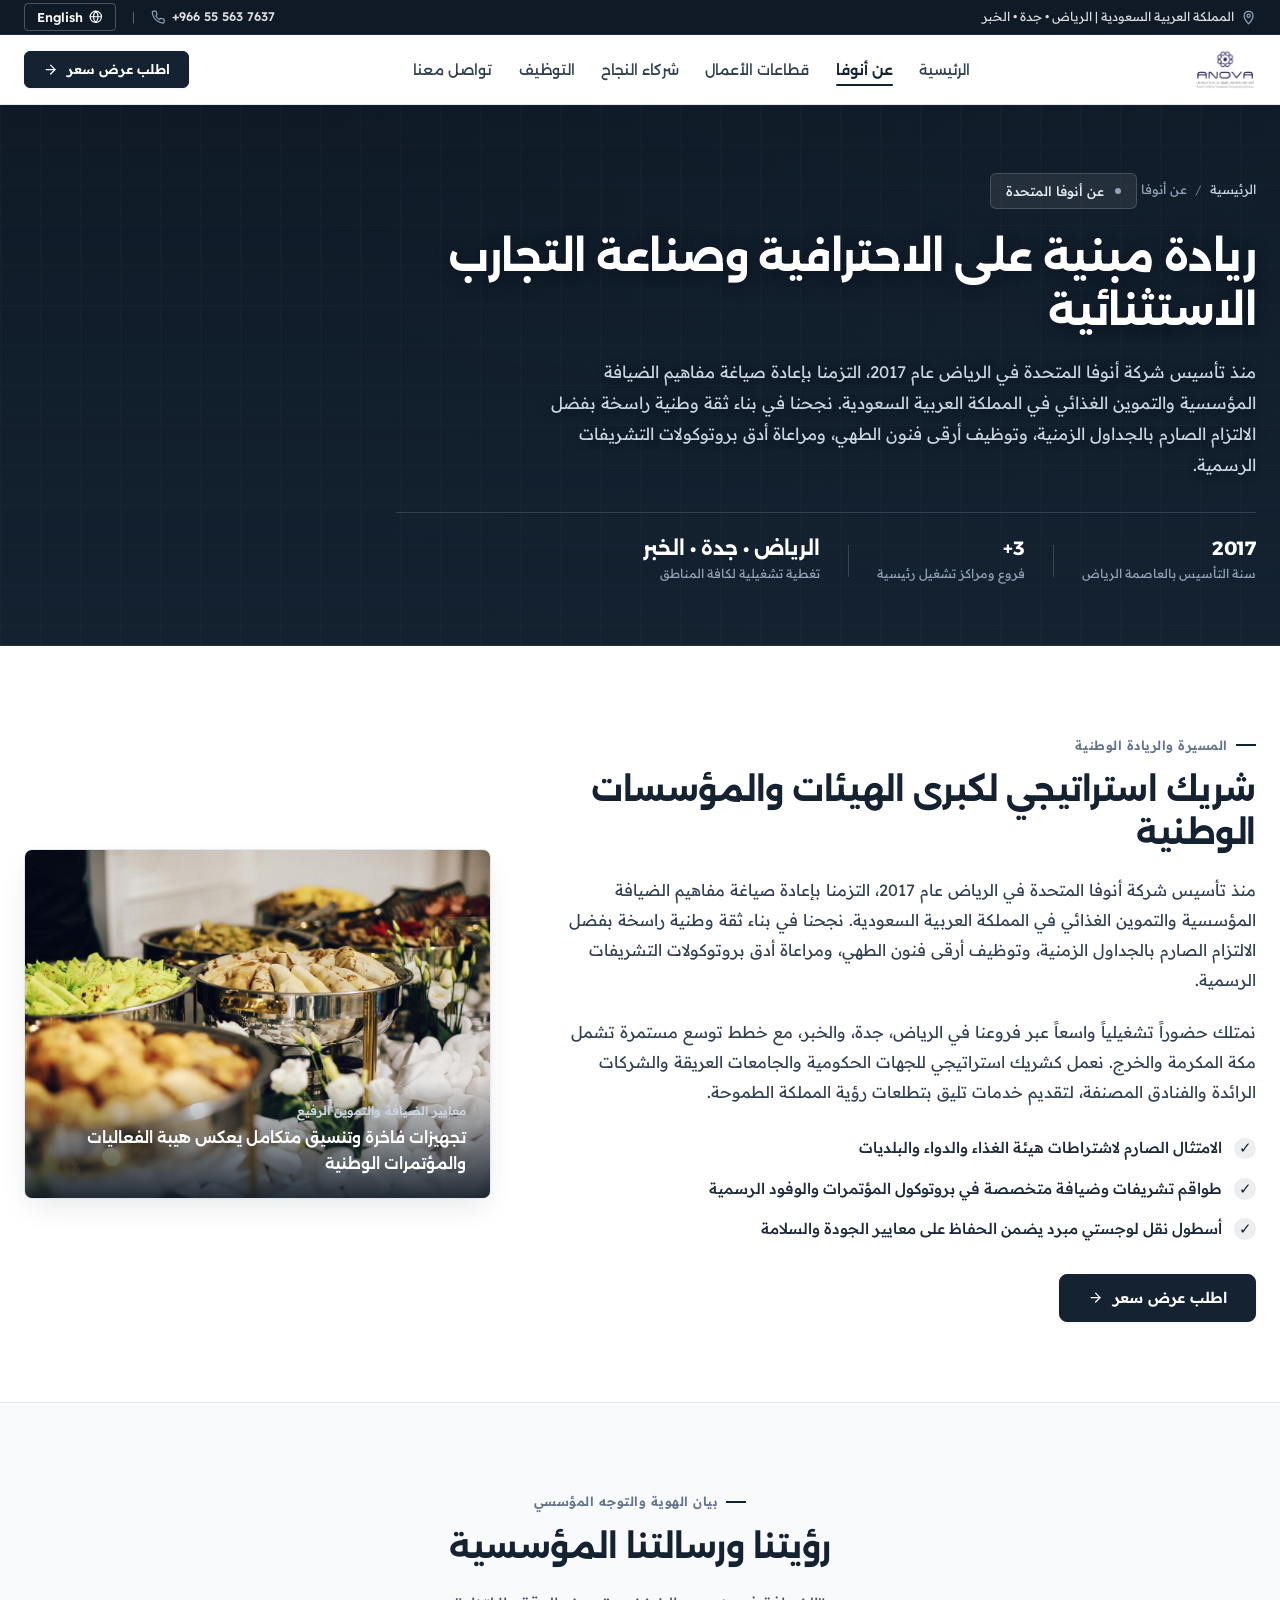
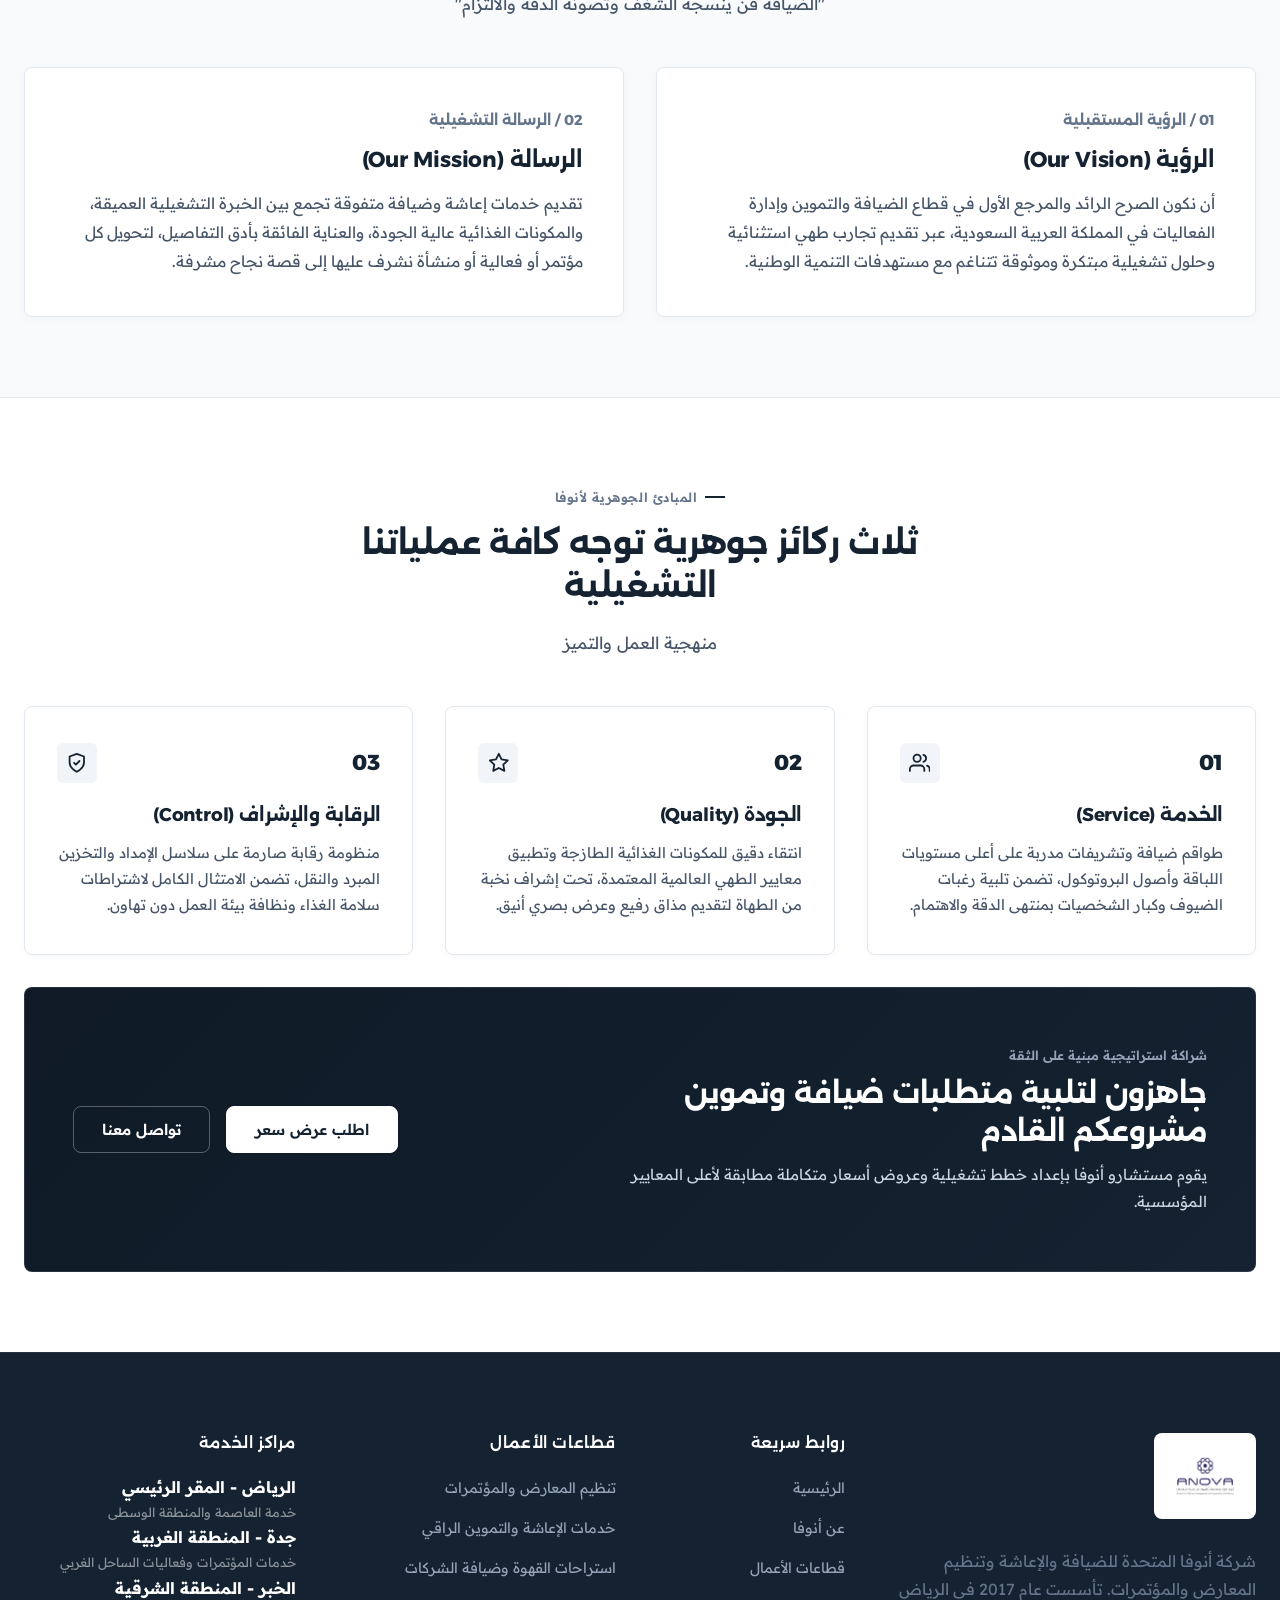
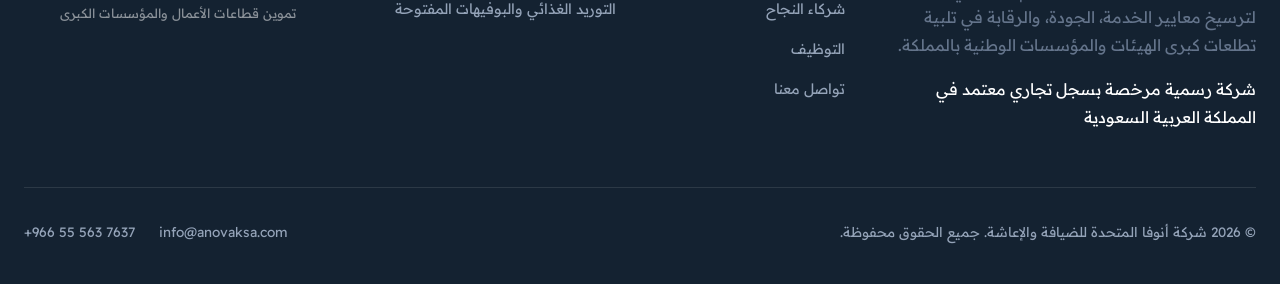
==== commit 980f6ee7: "feat(internal-pages): full architectural redesign of about, services, partners, careers, and contact" ====
--- a/about.html
+++ b/about.html
@@ -3,32 +3,38 @@
 <head>
   <meta charset="UTF-8">
   <meta name="viewport" content="width=device-width, initial-scale=1.0">
-  <title>عن أنوفا | ANOVA United Company</title>
+  <title>عن أنوفa | ANOVA United Company</title>
   <meta name="description" content="تعرف على شركة أنوفا المتحدة للضيافة والإعاشة وتنظيم المعارض والمؤتمرات - مسيرة التميز منذ 2017 وركائز الخدمة، الجودة، والرقابة.">
   <link rel="icon" type="image/png" href="public/brand/anova-logo.png">
+  <!-- Preconnect to Google Fonts for Ultra-Fast Typography Rendering -->
   <link rel="preconnect" href="https://fonts.googleapis.com">
   <link rel="preconnect" href="https://fonts.gstatic.com" crossorigin>
-  <link href="https://fonts.googleapis.com/css2?family=IBM+Plex+Sans+Arabic:wght@300;400;500;600;700&family=Inter:wght@400;500;600;700&display=swap" rel="stylesheet">
-  <link rel="stylesheet" href="assets/css/styles.css?v=4">
+  <link href="https://fonts.googleapis.com/css2?family=Alexandria:wght@300;400;500;600;700;800&family=Readex+Pro:wght@300;400;500;600;700&display=swap" rel="stylesheet">
+  <link rel="stylesheet" href="assets/css/styles.css?v=6">
 </head>
 <body data-page-title-key="nav_about">
 
-  <!-- Top Executive Utility Bar -->
+  <!-- Top Executive Utility Bar (Appears only at top of page, scrolls naturally away) -->
   <aside class="top-bar" aria-label="Executive Information">
     <div class="container">
       <div style="display: flex; align-items: center; gap: 1.5rem;">
         <span style="display: flex; align-items: center; gap: 0.4rem;">
-          <svg class="icon-svg" style="color: var(--warm-gold); width: 0.95rem; height: 0.95rem;" viewBox="0 0 24 24"><path d="M12 2C8.13 2 5 5.13 5 9c0 5.25 7 13 7 13s7-7.75 7-13c0-3.87-3.13-7-7-7zm0 9.5c-1.38 0-2.5-1.12-2.5-2.5s1.12-2.5 2.5-2.5 2.5 1.12 2.5 2.5-1.12 2.5-2.5 2.5z"/></svg>
+          <svg class="icon-svg" style="color: #94A3B8; width: 0.95rem; height: 0.95rem;" viewBox="0 0 24 24"><path d="M12 2C8.13 2 5 5.13 5 9c0 5.25 7 13 7 13s7-7.75 7-13c0-3.87-3.13-7-7-7zm0 9.5c-1.38 0-2.5-1.12-2.5-2.5s1.12-2.5 2.5-2.5 2.5 1.12 2.5 2.5-1.12 2.5-2.5 2.5z"/></svg>
           <span data-i18n="top_locations">المملكة العربية السعودية | الرياض • جدة • الخبر</span>
         </span>
-      </div>
+        <span style="display: none;" class="desktop-only-inline">
+          <span style="color: rgba(255,255,255,0.4);">|</span>
+          <span style="margin-left: 0.75rem; margin-right: 0.75rem;" data-cms-contact="email">info@anovaksa.com</span>
+        </span>
+      </div>
+
       <div style="display: flex; align-items: center; gap: 1rem;">
         <a href="tel:+966555637637" class="dir-ltr" style="display: flex; align-items: center; gap: 0.4rem; font-weight: 600;">
-          <svg class="icon-svg" style="color: var(--warm-gold); width: 0.9rem; height: 0.9rem;" viewBox="0 0 24 24"><path d="M22 16.92v3a2 2 0 0 1-2.18 2 19.79 19.79 0 0 1-8.63-3.07 19.5 19.5 0 0 1-6-6 19.79 19.79 0 0 1-3.07-8.67A2 2 0 0 1 4.11 2h3a2 2 0 0 1 2 1.72 12.84 12.84 0 0 0 .7 2.81 2 2 0 0 1-.45 2.11L8.09 9.91a16 16 0 0 0 6 6l1.27-1.27a2 2 0 0 1 2.11-.45 12.84 12.84 0 0 0 2.81.7A2 2 0 0 1 22 16.92z"/></svg>
+          <svg class="icon-svg" style="color: #94A3B8; width: 0.9rem; height: 0.9rem;" viewBox="0 0 24 24"><path d="M22 16.92v3a2 2 0 0 1-2.18 2 19.79 19.79 0 0 1-8.63-3.07 19.5 19.5 0 0 1-6-6 19.79 19.79 0 0 1-3.07-8.67A2 2 0 0 1 4.11 2h3a2 2 0 0 1 2 1.72 12.84 12.84 0 0 0 .7 2.81 2 2 0 0 1-.45 2.11L8.09 9.91a16 16 0 0 0 6 6l1.27-1.27a2 2 0 0 1 2.11-.45 12.84 12.84 0 0 0 2.81.7A2 2 0 0 1 22 16.92z"/></svg>
           <span>+966 55 563 7637</span>
         </a>
         <span style="color: rgba(255,255,255,0.3);">|</span>
-        <button class="lang-btn lang-toggle-btn">
+        <button class="lang-btn lang-toggle-btn" aria-label="Toggle Language">
           <svg class="icon-svg" style="width: 0.85rem; height: 0.85rem;" viewBox="0 0 24 24"><circle cx="12" cy="12" r="10"/><line x1="2" y1="12" x2="22" y2="12"/><path d="M12 2a15.3 15.3 0 0 1 4 10 15.3 15.3 0 0 1-4 10 15.3 15.3 0 0 1-4-10 15.3 15.3 0 0 1 4-10z"/></svg>
           <span class="lang-toggle-text">English</span>
         </button>
@@ -36,13 +42,16 @@
     </div>
   </aside>
 
-  <!-- Master Site Header: Smart Sticky on Scroll Up -->
+  <!-- Master Site Header: Pristine Corporate Architecture -->
   <div class="site-header-wrapper">
     <header class="main-nav" id="siteHeader">
       <div class="container">
-        <a href="index.html" style="display: flex; align-items: center; gap: 0.75rem;">
-          <img src="public/brand/anova-logo.png" alt="ANOVA Logo" class="brand-logo-img">
+        <!-- Official Brand Logo -->
+        <a href="index.html" class="nav-brand-link" aria-label="أنوفا المتحدة - الصفحة الرئيسية">
+          <img src="public/brand/anova-logo.png" alt="شعار شركة أنوفا المتحدة الرسمي" class="brand-logo-img">
         </a>
+
+        <!-- Desktop Nav Links -->
         <nav aria-label="Main Navigation">
           <ul class="nav-links">
             <li><a href="index.html" class="nav-link" data-i18n="nav_home">الرئيسية</a></li>
@@ -53,9 +62,12 @@
             <li><a href="contact.html" class="nav-link" data-i18n="nav_contact">تواصل معنا</a></li>
           </ul>
         </nav>
-        <div style="display: flex; align-items: center; gap: 1rem;">
-          <button class="btn btn-gold open-quote-modal">
+
+        <!-- Action Buttons -->
+        <div class="nav-actions">
+          <button class="btn btn-primary open-quote-modal">
             <span data-i18n="cta_quote">طلب عرض سعر</span>
+            <svg class="icon-svg" style="width: 0.95rem; height: 0.95rem;" viewBox="0 0 24 24"><line x1="5" y1="12" x2="19" y2="12"/><polyline points="12 5 19 12 12 19"/></svg>
           </button>
           <button class="hamburger-btn" aria-label="Open mobile menu">
             <svg class="icon-svg" style="width: 1.75rem; height: 1.75rem;" viewBox="0 0 24 24"><line x1="3" y1="12" x2="21" y2="12"/><line x1="3" y1="6" x2="21" y2="6"/><line x1="3" y1="18" x2="21" y2="18"/></svg>
@@ -65,25 +77,25 @@
     </header>
   </div>
 
-  <!-- Mobile Drawer -->
+  <!-- Mobile Navigation Drawer -->
   <div class="drawer-overlay"></div>
   <aside class="mobile-drawer">
     <div>
       <div style="display: flex; align-items: center; justify-content: space-between; margin-bottom: 2rem;">
-        <img src="public/brand/anova-logo.png" alt="ANOVA Logo" style="height: 2.75rem;">
-        <button class="drawer-close-btn" style="background: none; border: none; font-size: 1.5rem; cursor: pointer;">✕</button>
+        <img src="public/brand/anova-logo.png" alt="ANOVA Logo" style="height: 3.5rem;">
+        <button class="drawer-close-btn" style="background: none; border: none; font-size: 1.5rem; cursor: pointer; color: var(--midnight-dark);">✕</button>
       </div>
       <ul style="list-style: none; display: flex; flex-direction: column; gap: 1.25rem;">
-        <li><a href="index.html" style="font-weight: 600;" data-i18n="nav_home">الرئيسية</a></li>
+        <li><a href="index.html" style="font-weight: 600; color: #334155;" data-i18n="nav_home">الرئيسية</a></li>
         <li><a href="about.html" style="font-weight: 700; color: var(--primary-navy);" data-i18n="nav_about">عن أنوفا</a></li>
-        <li><a href="services.html" style="font-weight: 600;" data-i18n="nav_services">قطاعات الأعمال</a></li>
-        <li><a href="partners.html" style="font-weight: 600;" data-i18n="nav_partners">شركاء النجاح</a></li>
-        <li><a href="careers.html" style="font-weight: 600;" data-i18n="nav_careers">التوظيف</a></li>
-        <li><a href="contact.html" style="font-weight: 600;" data-i18n="nav_contact">تواصل معنا</a></li>
+        <li><a href="services.html" style="font-weight: 600; color: #334155;" data-i18n="nav_services">قطاعات الأعمال</a></li>
+        <li><a href="partners.html" style="font-weight: 600; color: #334155;" data-i18n="nav_partners">شركاء النجاح</a></li>
+        <li><a href="careers.html" style="font-weight: 600; color: #334155;" data-i18n="nav_careers">التوظيف</a></li>
+        <li><a href="contact.html" style="font-weight: 600; color: #334155;" data-i18n="nav_contact">تواصل معنا</a></li>
       </ul>
     </div>
-    <div>
-      <button class="btn btn-gold open-quote-modal" style="width: 100%; margin-bottom: 1rem;">
+    <div style="margin-top: 2rem;">
+      <button class="btn btn-primary open-quote-modal" style="width: 100%; margin-bottom: 1rem; justify-content: center;">
         <span data-i18n="cta_quote">طلب عرض سعر</span>
       </button>
       <button class="lang-btn lang-toggle-btn" style="width: 100%; border-color: var(--brand-grey-light); color: var(--midnight-dark); justify-content: center;">
@@ -92,169 +104,210 @@
     </div>
   </aside>
 
-  <!-- Editorial Storytelling Hero Intro -->
-  <section class="about-hero-editorial">
-    <div class="container">
-      <div class="about-editorial-header-grid">
-        
-        <!-- Narrative & Verified Corporate Footprint -->
+  <!-- ==========================================================================
+       1. UNIFIED INTERNAL PAGE HERO
+       ========================================================================== -->
+  <section class="internal-page-hero">
+    <div class="container">
+      <div class="internal-hero-inner">
+        <!-- Breadcrumbs -->
+        <nav class="internal-breadcrumbs" aria-label="Breadcrumb">
+          <a href="index.html" data-i18n="nav_home">الرئيسية</a>
+          <span class="crumb-sep">/</span>
+          <span data-i18n="nav_about">عن أنوفا</span>
+        </nav>
+
+        <!-- Kicker Badge -->
+        <div class="internal-hero-kicker">
+          <span class="kicker-dot"></span>
+          <span data-i18n="about_tag">عن أنوفا المتحدة • مسيرة التأسيس والريادة الوطنية</span>
+        </div>
+
+        <!-- Title & Subtitle -->
+        <h1 class="internal-hero-title" data-i18n="about_title">ريادة مبنية على الاحترافية وصناعة التجارب الاستثنائية</h1>
+        <p class="internal-hero-desc" data-i18n="about_p1">
+          منذ انطلاقتنا بالعاصمة الرياض في عام 2017، التزمت شركة أنوفا المتحدة بإعادة صياغة مفاهيم الضيافة المؤسسية والتموين الغذائي وتنظيم المؤتمرات في المملكة العربية السعودية.
+        </p>
+
+        <!-- Provenance Stats Row -->
+        <div class="internal-hero-stats">
+          <div class="internal-hero-stat-item">
+            <span class="internal-hero-stat-val">2017</span>
+            <span class="internal-hero-stat-lbl" data-i18n="stat_founded_lbl">سنة التأسيس بالعاصمة الرياض</span>
+          </div>
+          <div class="internal-hero-stat-sep"></div>
+          <div class="internal-hero-stat-item">
+            <span class="internal-hero-stat-val">3+</span>
+            <span class="internal-hero-stat-lbl" data-i18n="stat_branches_lbl">مراكز تشغيل رئيسية بالمملكة</span>
+          </div>
+          <div class="internal-hero-stat-sep"></div>
+          <div class="internal-hero-stat-item">
+            <span class="internal-hero-stat-val" data-i18n="about_cities">الرياض • جدة • الخبر</span>
+            <span class="internal-hero-stat-lbl" data-i18n="stat_coverage_lbl">تغطية تشغيلية لكافة المناطق</span>
+          </div>
+        </div>
+      </div>
+    </div>
+  </section>
+
+  <!-- ==========================================================================
+       2. SECTION: EXECUTIVE STORY & HERITAGE
+       ========================================================================== -->
+  <section class="internal-section bg-corporate-white">
+    <div class="container">
+      <div class="about-narrative-grid">
+        <!-- Text Column -->
+        <div class="about-editorial-prose">
+          <span class="internal-block-kicker">المسيرة والريادة الوطنية</span>
+          <h2 class="internal-section-title">شريك استراتيجي لكبرى الهيئات والمؤسسات الوطنية</h2>
+          <p data-i18n="about_p1">
+            منذ تأسيس شركة أنوفا المتحدة في الرياض عام 2017، التزمنا بإعادة صياغة مفاهيم الضيافة المؤسسية والتموين الغذائي في المملكة العربية السعودية. نجحنا في بناء ثقة وطنية راسخة بفضل الالتزام الصارم بالجداول الزمنية، وفنون الطهي رفيعة المستوى، ومراعاة أدق بروتوكولات كبار الشخصيات.
+          </p>
+          <p data-i18n="about_p2">
+            نمتلك حضوراً تشغيلياً واسعاً عبر فروعنا في الرياض، جدة، والخبر، مع خطط توسع مستمرة تشمل مكة المكرمة والخرج. نعمل كشريك استراتيجي للجهات الحكومية والجامعات العريقة والشركات الرائدة والفنادق المصنفة، لتقديم خدمات تليق بتطلعات رؤية المملكة الطموحة.
+          </p>
+
+          <ul class="about-features-checklist">
+            <li class="about-checklist-item">
+              <span class="about-checklist-icon">✓</span>
+              <span>الامتثال الصارم لاشتراطات هيئة الغذاء والدواء والبلديات</span>
+            </li>
+            <li class="about-checklist-item">
+              <span class="about-checklist-icon">✓</span>
+              <span>طواقم تشريفات وضيافة متخصصة في بروتوكول المؤتمرات والوفود الرسمية</span>
+            </li>
+            <li class="about-checklist-item">
+              <span class="about-checklist-icon">✓</span>
+              <span>أسطول نقل لوجستي مبرد يضمن الحفاظ على معايير الجودة والسلامة</span>
+            </li>
+          </ul>
+
+          <div style="margin-top: 2rem;">
+            <button class="btn btn-primary open-quote-modal">
+              <span data-i18n="cta_quote">طلب عرض سعر مخصص</span>
+              <svg class="icon-svg" style="width: 0.95rem; height: 0.95rem;" viewBox="0 0 24 24"><line x1="5" y1="12" x2="19" y2="12"/><polyline points="12 5 19 12 12 19"/></svg>
+            </button>
+          </div>
+        </div>
+
+        <!-- Visual Column -->
         <div>
-          <div class="about-editorial-tag-badge">
-            <span class="about-tag-dot"></span>
-            <span class="about-tag-text" data-i18n="about_tag">عن أنوفا المتحدة</span>
-            <span class="about-tag-divider">|</span>
-            <span class="about-tag-sub">تأسست 2017 • الرياض</span>
-          </div>
-          <h1 class="about-editorial-title" data-i18n="about_title">نصنع تجارب استثنائية تتجاوز مفهوم الضيافة التقليدي</h1>
-          <p class="about-editorial-lead" data-i18n="about_p1">
-            منذ تأسيس شركة أنوفا المتحدة في الرياض عام 2017، التزمنا بإعادة صياغة مفاهيم الضيافة المؤسسية والتموين الغذائي في المملكة العربية السعودية.
-          </p>
-          <div class="about-header-metrics">
-            <div class="about-header-metric-item">
-              <span class="about-header-metric-num">2017</span>
-              <span class="about-header-metric-label">سنة التأسيس في العاصمة الرياض</span>
-            </div>
-            <div class="about-header-metric-item">
-              <span class="about-header-metric-num">3</span>
-              <span class="about-header-metric-label">فروع رئيسية: الرياض • جدة • الخبر</span>
-            </div>
-            <div class="about-header-metric-item">
-              <span class="about-header-metric-num">4</span>
-              <span class="about-header-metric-label">قطاعات أعمال وضيافة متكاملة</span>
-            </div>
-          </div>
-        </div>
-
-        <!-- Asymmetrical Architectural Showcase Window -->
-        <div>
-          <div class="about-hero-arch-showcase">
-            <img src="public/hero-convention.jpg" alt="Monumental Architecture - Event & Exhibition Space" class="about-hero-arch-img" fetchpriority="high" decoding="async">
-            <div class="about-hero-arch-overlay">
-              <div class="about-hero-arch-quote" data-i18n="about_hero_quote">"الضيافة فن ينسجه الشغف وتصونه الدقة والالتزام"</div>
-              <div class="about-hero-arch-sub" data-i18n="about_hero_sub">شركة أنوفا المتحدة للضيافة والإعاشة وتنظيم المعارض والمؤتمرات</div>
-            </div>
-          </div>
-        </div>
-
+          <div class="about-visual-frame">
+            <img src="public/about-excellence.jpg" alt="تجهيزات بوفيهات وضيافة أنوفا المتحدة" loading="lazy">
+            <div class="about-visual-caption">
+              <div class="about-visual-caption-tag" data-i18n="about_showcase_tag">معايير الضيافة والتموين الرفيع</div>
+              <div class="about-visual-caption-title" data-i18n="about_showcase_desc">تجهيزات بوفيهات راقية وتنسيق متكامل يعكس هيبة الفعاليات والمؤتمرات الوطنية</div>
+            </div>
+          </div>
+        </div>
       </div>
     </div>
   </section>
 
-  <!-- Detailed Story & Manifesto Section -->
-  <section class="section-spacing bg-white">
-    <div class="container">
-      
-      <!-- Open Editorial Manifesto (No Rectangular Cards) -->
-      <div class="manifesto-editorial-wrap">
-        <div class="gold-line"></div>
-        <span style="font-size: 0.85rem; font-weight: 700; color: var(--warm-gold); text-transform: uppercase; letter-spacing: 0.05em;">بيان الهوية والتوجه</span>
-        <h2 style="margin-top: 0.5rem; margin-bottom: 2.5rem;" data-i18n="about_manifesto_title">رؤيتنا ورسالتنا المؤسسية</h2>
-
-        <div class="manifesto-editorial-grid">
-          <div class="manifesto-editorial-item manifesto-editorial-item-gold">
-            <span class="manifesto-editorial-step">01 / الرؤية المستقبلية</span>
-            <h3 class="manifesto-editorial-title" data-i18n="about_vision_title">الرؤية (Our Vision)</h3>
-            <p class="manifesto-editorial-body" data-i18n="about_vision_desc">
-              أن نكون الصرح الرائد والمرجع الأول في قطاع الضيافة والتموين وإدارة الفعاليات في المملكة العربية السعودية، عبر تقديم تجارب طهي استثنائية وحلول تشغيلية مبتكرة وموثوقة تتناغم مع مستهدفات التنمية الوطنية.
-            </p>
-          </div>
-
-          <div class="manifesto-editorial-item manifesto-editorial-item-navy">
-            <span class="manifesto-editorial-step">02 / الرسالة التشغيلية</span>
-            <h3 class="manifesto-editorial-title" data-i18n="about_mission_title">الرسالة (Our Mission)</h3>
-            <p class="manifesto-editorial-body" data-i18n="about_mission_desc">
-              تقديم خدمات إعاشة وضيافة متفوقة تجمع بين الخبرة التشغيلية العميقة، والمكونات الغذائية عالية الجودة، والعناية الفائقة بأدق التفاصيل، لتحويل كل مؤتمر أو فعالية أو منشأة نشرف عليها إلى قصة نجاح مشرفة.
-            </p>
-          </div>
-        </div>
-
-        <p style="font-size: 1.05rem; line-height: 1.9; color: var(--midnight-dark); margin-top: 2.5rem;" data-i18n="about_p2">
-          تمتد أعمالنا عبر فروعنا في الرياض، جدة، والخبر، مع خطط توسعية مستقبلية في مكة المكرمة والخرج. نعمل بالتعاون مع كبرى الجهات الحكومية والجامعات الوطنية والفنادق الراقية لتقديم خدمات بمعايير تضاهي الفئات العالمية.
+  <!-- ==========================================================================
+       3. SECTION: VISION & MISSION LEDGER
+       ========================================================================== -->
+  <section class="internal-section bg-corporate-light">
+    <div class="container">
+      <div style="text-align: center; max-width: 680px; margin: 0 auto;">
+        <span class="internal-block-kicker">بيان الهوية والتوجه المؤسسي</span>
+        <h2 class="internal-section-title" data-i18n="about_manifesto_title">رؤيتنا ورسالتنا المؤسسية</h2>
+        <p class="internal-section-lead" data-i18n="about_hero_quote">
+          "الضيافة فن ينسجه الشغف وتصونه الدقة والالتزام"
         </p>
       </div>
 
-      <!-- Wider Hospitality Photography Showcase -->
-      <div class="about-hospitality-visual">
-        <div class="about-hospitality-frame">
-          <img src="public/about-excellence.jpg" alt="Premium Hospitality & Catering Spread" loading="lazy" decoding="async">
-        </div>
-        <div class="about-floating-caption">
-          <div style="color: var(--warm-gold); font-size: 0.8rem; font-weight: 700; text-transform: uppercase; letter-spacing: 0.05em;">معايير الضيافة والتموين الرفيع</div>
-          <div style="font-size: 1.05rem; font-weight: 600; margin-top: 0.35rem;">تجهيزات بوفيهات راقية وتنسيق متكامل يعكس هيبة الفعاليات والمؤتمرات الوطنية</div>
-        </div>
-      </div>
-
+      <div class="about-ledger-wrap">
+        <!-- Vision -->
+        <div class="about-ledger-card">
+          <span class="about-ledger-num">01 / الرؤية المستقبلية</span>
+          <h3 class="about-ledger-title" data-i18n="about_vision_title">الرؤية (Our Vision)</h3>
+          <p class="about-ledger-body" data-i18n="about_vision_desc">
+            أن نكون الصرح الرائد والمرجع الأول في قطاع الضيافة والتموين وإدارة الفعاليات في المملكة العربية السعودية، عبر تقديم تجارب طهي استثنائية وحلول تشغيلية مبتكرة وموثوقة تتناغم مع مستهدفات التنمية الوطنية ورؤية 2030.
+          </p>
+        </div>
+
+        <!-- Mission -->
+        <div class="about-ledger-card">
+          <span class="about-ledger-num">02 / الرسالة التشغيلية</span>
+          <h3 class="about-ledger-title" data-i18n="about_mission_title">الرسالة (Our Mission)</h3>
+          <p class="about-ledger-body" data-i18n="about_mission_desc">
+            تقديم خدمات إعاشة وضيافة متفوقة تجمع بين الخبرة التشغيلية العميقة، والمكونات الغذائية عالية الجودة، والعناية الفائقة بأدق التفاصيل، لتحويل كل مؤتمر أو فعالية أو منشأة نشرف عليها إلى قصة نجاح مشرفة تليق بعملائنا.
+          </p>
+        </div>
+      </div>
     </div>
   </section>
 
-  <!-- The Three Pillars (Connected Horizontal Progression Sequence) -->
-  <section class="pillars-sequence-section">
-    <div class="container">
-      <div style="text-align: center; max-width: 650px; margin: 0 auto;">
-        <div class="gold-line center"></div>
-        <span style="font-size: 0.85rem; font-weight: 700; color: var(--warm-gold); text-transform: uppercase; letter-spacing: 0.05em;" data-i18n="pillars_tag">المبادئ الجوهرية لأنوفا</span>
-        <h2 style="color: var(--pure-white); margin-top: 0.5rem;" data-i18n="pillars_title">ثلاث ركائز تقوم عليها كل تفاصيل أعمالنا</h2>
-      </div>
-
-      <div class="pillars-sequence-grid">
-        
-        <div class="pillar-sequence-item">
-          <div class="pillar-sequence-top">
-            <span class="pillar-sequence-num">01</span>
-            <div class="pillar-sequence-icon-wrap">
-              <svg class="icon-svg" style="width: 1.5rem; height: 1.5rem;" viewBox="0 0 24 24"><path d="M17 21v-2a4 4 0 0 0-4-4H5a4 4 0 0 0-4 4v2"/><circle cx="9" cy="7" r="4"/><path d="M23 21v-2a4 4 0 0 0-3-3.87"/><path d="M16 3.13a4 4 0 0 1 0 7.75"/></svg>
-            </div>
-          </div>
-          <h3 class="pillar-sequence-title" data-i18n="pillar_1_title">الخدمة (Service)</h3>
-          <p class="pillar-sequence-desc" data-i18n="pillar_1_desc">
+  <!-- ==========================================================================
+       4. SECTION: THE THREE INSTITUTIONAL PILLARS
+       ========================================================================== -->
+  <section class="internal-section bg-corporate-white">
+    <div class="container">
+      <div style="text-align: center; max-width: 680px; margin: 0 auto;">
+        <span class="internal-block-kicker">المبادئ الجوهرية لأنوفا</span>
+        <h2 class="internal-section-title" data-i18n="pillars_title">ثلاث ركائز تقوم عليها كل تفاصيل أعمالنا</h2>
+        <p class="internal-section-lead" data-i18n="pillars_tag">
+          نرتكز في كافة عملياتنا التشغيلية على منظومة متكاملة من القيم المهنية التي تضمن الاستمرارية والتميز.
+        </p>
+      </div>
+
+      <div class="pillars-corporate-grid">
+        <!-- Pillar 01 -->
+        <div class="pillar-corporate-card">
+          <div class="pillar-card-header">
+            <span class="pillar-card-num">01</span>
+            <div class="pillar-card-icon">
+              <svg class="icon-svg" style="width: 1.35rem; height: 1.35rem;" viewBox="0 0 24 24"><path d="M17 21v-2a4 4 0 0 0-4-4H5a4 4 0 0 0-4 4v2"/><circle cx="9" cy="7" r="4"/><path d="M23 21v-2a4 4 0 0 0-3-3.87"/><path d="M16 3.13a4 4 0 0 1 0 7.75"/></svg>
+            </div>
+          </div>
+          <h3 class="pillar-card-title" data-i18n="pillar_1_title">الخدمة والبروتوكول (Service)</h3>
+          <p class="pillar-card-desc" data-i18n="pillar_1_desc">
             طواقم ضيافة وتشريفات مدربة على أعلى مستويات اللباقة وأصول البروتوكول، تضمن تلبية رغبات الضيوف وكبار الشخصيات بمنتهى الدقة والاهتمام.
           </p>
         </div>
 
-        <div class="pillar-sequence-item">
-          <div class="pillar-sequence-top">
-            <span class="pillar-sequence-num">02</span>
-            <div class="pillar-sequence-icon-wrap">
-              <svg class="icon-svg" style="width: 1.5rem; height: 1.5rem;" viewBox="0 0 24 24"><path d="M12 2l3.09 6.26L22 9.27l-5 4.87 1.18 6.88L12 17.77l-6.18 3.25L7 14.14 2 9.27l6.91-1.01L12 2z"/></svg>
-            </div>
-          </div>
-          <h3 class="pillar-sequence-title" data-i18n="pillar_2_title">الجودة (Quality)</h3>
-          <p class="pillar-sequence-desc" data-i18n="pillar_2_desc">
+        <!-- Pillar 02 -->
+        <div class="pillar-corporate-card">
+          <div class="pillar-card-header">
+            <span class="pillar-card-num">02</span>
+            <div class="pillar-card-icon">
+              <svg class="icon-svg" style="width: 1.35rem; height: 1.35rem;" viewBox="0 0 24 24"><path d="M12 2l3.09 6.26L22 9.27l-5 4.87 1.18 6.88L12 17.77l-6.18 3.25L7 14.14 2 9.27l6.91-1.01L12 2z"/></svg>
+            </div>
+          </div>
+          <h3 class="pillar-card-title" data-i18n="pillar_2_title">الجودة وسلامة الغذاء (Quality)</h3>
+          <p class="pillar-card-desc" data-i18n="pillar_2_desc">
             انتقاء دقيق للمكونات الغذائية الطازجة وتطبيق معايير الطهي العالمية المعتمدة، تحت إشراف نخبة من الطهاة لتقديم مذاق رفيع وعرض بصري أنيق.
           </p>
         </div>
 
-        <div class="pillar-sequence-item">
-          <div class="pillar-sequence-top">
-            <span class="pillar-sequence-num">03</span>
-            <div class="pillar-sequence-icon-wrap">
-              <svg class="icon-svg" style="width: 1.5rem; height: 1.5rem;" viewBox="0 0 24 24"><path d="M12 22s8-4 8-10V5l-8-3-8 3v7c0 6 8 10 8 10z"/><polyline points="9 12 11 14 15 10"/></svg>
-            </div>
-          </div>
-          <h3 class="pillar-sequence-title" data-i18n="pillar_3_title">الرقابة والإشراف (Control)</h3>
-          <p class="pillar-sequence-desc" data-i18n="pillar_3_desc">
+        <!-- Pillar 03 -->
+        <div class="pillar-corporate-card">
+          <div class="pillar-card-header">
+            <span class="pillar-card-num">03</span>
+            <div class="pillar-card-icon">
+              <svg class="icon-svg" style="width: 1.35rem; height: 1.35rem;" viewBox="0 0 24 24"><path d="M12 22s8-4 8-10V5l-8-3-8 3v7c0 6 8 10 8 10z"/><polyline points="9 12 11 14 15 10"/></svg>
+            </div>
+          </div>
+          <h3 class="pillar-card-title" data-i18n="pillar_3_title">الرقابة والإشراف (Control)</h3>
+          <p class="pillar-card-desc" data-i18n="pillar_3_desc">
             منظومة رقابة صارمة على سلاسل الإمداد والتخزين المبرد والنقل، تضمن الامتثال الكامل لاشتراطات سلامة الغذاء ونظافة بيئة العمل دون تهاون.
           </p>
         </div>
-
-      </div>
-    </div>
-  </section>
-
-  <!-- CTA Section -->
-  <section class="section-spacing bg-white">
-    <div class="container">
-      <div style="background-color: var(--midnight-dark); color: var(--pure-white); padding: 4rem 3rem; border-radius: 20px; display: flex; flex-direction: column; lg:flex-row; align-items: center; justify-content: space-between; gap: 2rem;">
-        <div style="max-width: 600px;">
-          <span style="color: var(--warm-gold); font-size: 0.85rem; font-weight: 700; text-transform: uppercase;">شراكة مبنية على الثقة</span>
-          <h3 style="color: var(--pure-white); font-size: 2rem; margin-top: 0.5rem; margin-bottom: 1rem;">جاهزون لتلبية متطلبات ضيافة مشروعكم القادم</h3>
-          <p style="color: rgba(255,255,255,0.75); margin: 0;">يقوم مستشارو أنوفا بإعداد خطط تشغيلية وعروض أسعار متكاملة مطابقة لأعلى المعايير.</p>
-        </div>
-        <div style="display: flex; gap: 1rem; flex-wrap: wrap;">
-          <button class="btn btn-gold open-quote-modal">
-            <span data-i18n="cta_quote">طلب عرض سعر مخصص</span>
+      </div>
+
+      <!-- Unified Corporate Call-to-Action Banner -->
+      <div class="corporate-cta-banner">
+        <div class="corporate-cta-lead">
+          <span class="corporate-cta-tag">شراكة استراتيجية مبنية على الثقة</span>
+          <h3 class="corporate-cta-title">جاهزون لتلبية متطلبات ضيافة وتموين مشروعكم القادم</h3>
+          <p class="corporate-cta-desc">يقوم مستشارو أنوفا بإعداد خطط تشغيلية وعروض أسعار متكاملة مطابقة لأعلى المعايير المؤسسية.</p>
+        </div>
+        <div class="corporate-cta-actions">
+          <button class="btn btn-primary open-quote-modal" style="background-color: #FFFFFF; color: #142231; border-color: #FFFFFF;">
+            <span data-i18n="cta_quote">طلب عرض سعر</span>
           </button>
-          <a href="contact.html" class="btn btn-outline-white" data-i18n="nav_contact">
+          <a href="contact.html" class="btn btn-outline" style="border-color: rgba(255,255,255,0.3); color: #FFFFFF;" data-i18n="nav_contact">
             تواصل معنا
           </a>
         </div>
@@ -262,19 +315,27 @@
     </div>
   </section>
 
-  <!-- Footer -->
+  <!-- ==========================================================================
+       5. UNIFIED CORPORATE FOOTER
+       ========================================================================== -->
   <footer class="footer-corporate">
     <div class="container">
       <div class="footer-grid">
+        
+        <!-- Corporate Identity & Mission -->
         <div>
           <div class="footer-logo-badge">
-            <img src="public/brand/anova-logo.png" alt="ANOVA Logo" style="height: 3rem; width: auto;">
-          </div>
-          <p style="font-size: 0.9rem; color: rgba(255,255,255,0.75); line-height: 1.8; margin-bottom: 1.5rem;" data-i18n="footer_about">
+            <img src="public/brand/anova-logo.png" alt="شعار شركة أنوفا المتحدة الرسمي" class="brand-logo-img">
+          </div>
+          <p class="footer-desc" data-i18n="footer_about">
             شركة أنوفا المتحدة للضيافة والإعاشة وتنظيم المعارض والمؤتمرات. تأسست عام 2017 في الرياض لترسيخ معايير الخدمة، الجودة، والرقابة في تلبية تطلعات كبرى الهيئات والمؤسسات الوطنية بالمملكة.
           </p>
-          <div style="font-size: 0.8rem; color: var(--warm-gold); font-weight: 600;" data-i18n="footer_cr">شركة رسمية مرخصة بسجل تجاري معتمد في المملكة العربية السعودية</div>
-        </div>
+          <div class="footer-cr-badge" data-i18n="footer_cr">
+            شركة رسمية مرخصة بسجل تجاري معتمد في المملكة العربية السعودية
+          </div>
+        </div>
+
+        <!-- Quick Links -->
         <div>
           <h4 class="footer-title" data-i18n="footer_quick_links">روابط سريعة</h4>
           <ul class="footer-links">
@@ -286,6 +347,8 @@
             <li><a href="contact.html" data-i18n="nav_contact">تواصل معنا</a></li>
           </ul>
         </div>
+
+        <!-- Business Sectors -->
         <div>
           <h4 class="footer-title" data-i18n="footer_services">قطاعات الأعمال</h4>
           <ul class="footer-links">
@@ -295,9 +358,11 @@
             <li><a href="services.html#sec-supply" data-i18n="sec5_title">التوريد الغذائي والبوفيهات المفتوحة</a></li>
           </ul>
         </div>
+
+        <!-- Regional Service Centers -->
         <div>
           <h4 class="footer-title" data-i18n="footer_branches">مراكز الخدمة</h4>
-          <div style="display: flex; flex-direction: column; gap: 1rem; font-size: 0.9rem; color: rgba(255,255,255,0.75);">
+          <div class="footer-branches-stack">
             <div>
               <div style="font-weight: 700; color: var(--pure-white);" data-i18n="footer_branch_riyadh">الرياض - المقر الرئيسي</div>
               <div style="font-size: 0.8rem; color: rgba(255,255,255,0.5);">خدمة العاصمة والمنطقة الوسطى</div>
@@ -312,14 +377,20 @@
             </div>
           </div>
         </div>
-      </div>
+
+      </div>
+
+      <!-- Bottom Credits & Rights -->
       <div class="footer-bottom">
-        <div data-i18n="footer_rights">© 2026 شركة أنوفا المتحدة للضيافة والإعاشة. جميع الحقوق محفوظة.</div>
+        <div data-i18n="footer_rights">
+          © 2026 شركة أنوفا المتحدة للضيافة والإعاشة. جميع الحقوق محفوظة.
+        </div>
         <div style="display: flex; align-items: center; gap: 1.5rem;">
           <a href="mailto:info@anovaksa.com">info@anovaksa.com</a>
           <a href="tel:+966555637637" class="dir-ltr">+966 55 563 7637</a>
         </div>
       </div>
+
     </div>
   </footer>
 
@@ -330,6 +401,7 @@
         <h3 style="font-size: 1.35rem; color: var(--primary-navy);" data-i18n="modal_title">طلب عرض سعر مخصص</h3>
         <button class="modal-close-btn" style="background: none; border: none; font-size: 1.5rem; cursor: pointer; color: var(--brand-grey);">✕</button>
       </div>
+
       <form class="ajax-inquiry-form" data-form-type="quote_request" data-source-form="quote_modal">
         <div class="form-row-2">
           <div class="form-group">
@@ -341,31 +413,48 @@
             <input type="tel" name="phone" class="form-control dir-ltr" required placeholder="05xxxxxxxx">
           </div>
         </div>
-        <div class="form-group">
-          <label class="form-label" data-i18n="f_email">البريد الإلكتروني</label>
-          <input type="email" name="email" class="form-control" required placeholder="name@domain.com">
-        </div>
-        <div class="form-group">
-          <label class="form-label" data-i18n="f_sector">قطاع الخدمة المطلوب</label>
-          <select name="sector" class="form-control" required>
-            <option value="Events Organization" data-i18n="sec1_title">تنظيم المعارض والمؤتمرات</option>
-            <option value="Catering Services" data-i18n="sec2_title">خدمات الإعاشة والتموين الراقي</option>
-            <option value="Coffee Break" data-i18n="sec3_title">استراحات القهوة وضيافة الشركات</option>
-            <option value="Food Supply & Buffets" data-i18n="sec5_title">التوريد الغذائي والبوفيهات المفتوحة</option>
-          </select>
-        </div>
+
+        <div class="form-row-2">
+          <div class="form-group">
+            <label class="form-label" data-i18n="f_email">البريد الإلكتروني</label>
+            <input type="email" name="email" class="form-control" required placeholder="name@domain.com">
+          </div>
+          <div class="form-group">
+            <label class="form-label" data-i18n="f_sector">قطاع الخدمة المطلوب</label>
+            <select name="sector" class="form-control" required>
+              <option value="" disabled selected data-i18n="f_sector_placeholder">اختر قطاع الخدمة...</option>
+              <option value="Events Organization" data-i18n="sec1_title">تنظيم المعارض والمؤتمرات</option>
+              <option value="Catering Services" data-i18n="sec2_title">خدمات الإعاشة والتموين الراقي</option>
+              <option value="Coffee Break" data-i18n="sec3_title">استراحات القهوة وضيافة الشركات</option>
+              <option value="Food Supply & Buffets" data-i18n="sec5_title">التوريد الغذائي والبوفيهات المفتوحة</option>
+            </select>
+          </div>
+        </div>
+
+        <div class="form-row-2">
+          <div class="form-group">
+            <label class="form-label" data-i18n="f_guests">العدد المتوقع</label>
+            <input type="text" name="guests_count" class="form-control" placeholder="مثال: 250 ضيف">
+          </div>
+          <div class="form-group">
+            <label class="form-label" data-i18n="f_date">التاريخ المتوقع</label>
+            <input type="date" name="event_date" class="form-control">
+          </div>
+        </div>
+
         <div class="form-group">
           <label class="form-label" data-i18n="f_details">تفاصيل الفعالية / المتطلبات</label>
-          <textarea name="details" rows="3" class="form-control" placeholder="يرجى كتابة عدد الضيوف، الموقع، والتاريخ المتوقع..."></textarea>
-        </div>
-        <button type="submit" class="btn btn-gold" style="width: 100%; padding: 0.85rem; font-weight: 700;">
+          <textarea name="details" rows="3" class="form-control" placeholder="يرجى كتابة أي اشتراطات خاصة بالضيافة أو التموين..."></textarea>
+        </div>
+
+        <button type="submit" class="btn btn-primary" style="width: 100%; padding: 0.95rem; font-size: 1rem; font-weight: 700;">
           <span data-i18n="f_submit_btn">إرسال طلب التسعير</span>
         </button>
       </form>
     </div>
   </div>
 
-  <script src="assets/js/supabase-config.js"></script>
-  <script src="assets/js/main.js?v=4"></script>
+  <script src="assets/js/supabase-config.js?v=6"></script>
+  <script src="assets/js/main.js?v=6"></script>
 </body>
 </html>
--- a/assets/css/styles.css
+++ b/assets/css/styles.css
@@ -226,7 +226,8 @@
   display: flex;
   align-items: center;
   justify-content: space-between;
-  height: 2.75rem;
+  height: 2.15rem;
+  font-size: 0.78rem;
 }
 
 .top-bar a:hover {
@@ -234,18 +235,18 @@
   opacity: 0.95;
 }
 
-/* Header Wrapper: Guarantees exact 5.25rem space reservation to prevent any Layout Shift (CLS) */
+/* Header Wrapper: Guarantees exact 4.35rem space reservation to prevent any Layout Shift (CLS) */
 .site-header-wrapper {
   position: relative;
   width: 100%;
-  height: 5.25rem;
+  height: 4.35rem;
   z-index: 1000;
 }
 
 /* Positioned directly under top-bar over Cinematic Hero on Homepage */
 .site-header-wrapper.header-over-hero {
   position: absolute;
-  top: 2.75rem;
+  top: 2.15rem;
   left: 0;
   right: 0;
 }
@@ -268,7 +269,7 @@
   display: flex;
   align-items: center;
   justify-content: space-between;
-  height: 5.25rem;
+  height: 4.35rem;
 }
 
 .brand-logo-img {
@@ -355,8 +356,8 @@
   left: 0;
   right: 0;
   width: 100%;
-  height: 5.75rem;
-  max-height: 5.75rem;
+  height: 4.35rem;
+  max-height: 4.35rem;
   z-index: 1000;
   background-color: rgba(255, 255, 255, 0.98);
   backdrop-filter: blur(12px);
@@ -1163,9 +1164,9 @@
 .form-card {
   background-color: var(--pure-white);
   border: 1px solid var(--border-subtle);
-  border-radius: 12px;
-  padding: 2.25rem;
-  box-shadow: var(--shadow-sm);
+  border-radius: 8px;
+  padding: 2.5rem;
+  box-shadow: 0 4px 20px -4px rgba(15, 26, 38, 0.03);
 }
 
 .form-group {
@@ -1174,28 +1175,74 @@
 
 .form-label {
   display: block;
-  font-size: 0.86rem;
+  font-family: 'Alexandria', sans-serif;
+  font-size: 0.85rem;
   font-weight: 600;
   color: var(--primary-navy);
-  margin-bottom: 0.45rem;
+  margin-bottom: 0.5rem;
 }
 
 .form-control {
   width: 100%;
   padding: 0.75rem 1rem;
-  border-radius: 8px;
+  border-radius: 6px;
   border: 1px solid #CBD5E1;
-  font-size: 0.95rem;
+  font-size: 0.92rem;
   color: var(--text-primary);
   background-color: var(--pure-white);
   transition: border-color var(--transition-fast), box-shadow var(--transition-fast);
-  font-family: inherit;
+  font-family: 'Readex Pro', sans-serif;
 }
 
 .form-control:focus {
   outline: none;
   border-color: var(--primary-navy);
-  box-shadow: 0 0 0 3px rgba(29, 49, 71, 0.12);
+  box-shadow: 0 0 0 3px rgba(20, 34, 49, 0.08);
+}
+
+input[type="date"].form-control {
+  appearance: none;
+  -webkit-appearance: none;
+  position: relative;
+  background-color: var(--pure-white);
+  color: var(--text-primary);
+  font-family: 'Readex Pro', sans-serif;
+  font-size: 0.92rem;
+  direction: rtl;
+  text-align: right;
+  min-height: 46px;
+}
+
+input[type="date"].form-control::-webkit-calendar-picker-indicator {
+  cursor: pointer;
+  opacity: 0.6;
+  transition: opacity 0.2s ease;
+  filter: invert(0.2);
+}
+
+input[type="date"].form-control::-webkit-calendar-picker-indicator:hover {
+  opacity: 0.95;
+}
+
+input[type="tel"].form-control {
+  direction: ltr;
+  text-align: right;
+  letter-spacing: 0.03em;
+}
+
+select.form-control {
+  background-image: url("data:image/svg+xml,%3Csvg xmlns='http://www.w3.org/2000/svg' width='16' height='16' viewBox='0 0 24 24' fill='none' stroke='%23475569' stroke-width='2' stroke-linecap='round' stroke-linejoin='round'%3E%3Cpolyline points='6 9 12 15 18 9'%3E%3C/polyline%3E%3C/svg%3E");
+  background-repeat: no-repeat;
+  background-position: left 1rem center;
+  padding-left: 2.5rem;
+  appearance: none;
+  -webkit-appearance: none;
+}
+
+html[lang="en"] select.form-control {
+  background-position: right 1rem center;
+  padding-right: 2.5rem;
+  padding-left: 1rem;
 }
 
 textarea.form-control {
@@ -2373,61 +2420,59 @@
 
 .partner-card-corp {
   background-color: var(--pure-white);
-  border: 1px solid var(--brand-grey-light);
-  border-radius: 12px;
-  padding: 2rem 1.5rem;
+  border: 1px solid var(--border-subtle);
+  border-radius: 6px;
+  padding: 1.25rem 1rem;
   display: flex;
   flex-direction: column;
   align-items: center;
   justify-content: center;
   text-align: center;
-  transition: all var(--transition-normal);
-  box-shadow: var(--shadow-sm);
+  transition: border-color var(--transition-fast), transform var(--transition-fast);
+  box-shadow: none;
 }
 
 .partner-card-corp:hover {
-  transform: translateY(-4px);
-  border-color: var(--brand-accent);
-  box-shadow: var(--shadow-md);
+  transform: translateY(-2px);
+  border-color: rgba(20, 34, 49, 0.25);
+  box-shadow: 0 4px 12px -2px rgba(15, 26, 38, 0.04);
 }
 
 .partner-logo-box {
-  height: 4.75rem;
+  height: 3.85rem;
   width: 100%;
   display: flex;
   align-items: center;
   justify-content: center;
-  margin-bottom: 1.25rem;
+  margin-bottom: 0.65rem;
 }
 
 .partner-logo-img {
-  max-height: 3.75rem;
-  max-width: 135px;
+  max-height: 3.25rem;
+  max-width: 140px;
   width: auto;
   height: auto;
   object-fit: contain;
   filter: none;
+  opacity: 0.95;
+  transition: opacity var(--transition-fast);
+}
+
+.partner-card-corp:hover .partner-logo-img {
   opacity: 1;
-  transition: transform var(--transition-normal);
-}
-
-.partner-card-corp:hover .partner-logo-img {
-  transform: scale(1.04);
 }
 
 .partner-name-ar {
-  font-size: 0.88rem;
-  font-weight: 700;
-  color: var(--midnight-dark);
-  margin-bottom: 0.25rem;
-  line-height: 1.4;
+  font-family: 'Alexandria', sans-serif;
+  font-size: 0.8rem;
+  font-weight: 600;
+  color: var(--primary-navy);
+  margin-bottom: 0;
+  line-height: 1.35;
 }
 
 .partner-name-en {
-  font-size: 0.75rem;
-  font-weight: 500;
-  color: #64748B;
-  line-height: 1.35;
+  display: none;
 }
 
 /* Partners Continuous Seamless Horizontal Marquee (Right to Left) */
@@ -2493,13 +2538,13 @@
 }
 
 .partner-marquee-card {
-  flex: 0 0 236px;
-  width: 236px;
-  min-height: 176px;
-  padding: 1.65rem 1.25rem;
-  justify-content: flex-start;
+  flex: 0 0 210px;
+  width: 210px;
+  min-height: 124px;
+  padding: 1.25rem 1rem;
+  justify-content: center;
   direction: rtl;
-  border-color: var(--brand-grey-light);
+  border-color: var(--border-subtle);
 }
 
 html[dir="ltr"] .partner-marquee-card {
@@ -2507,25 +2552,25 @@
 }
 
 .partner-marquee-card:hover {
-  transform: translateY(-3px);
-  border-color: var(--brand-accent);
-  box-shadow: var(--shadow-md);
+  transform: translateY(-2px);
+  border-color: rgba(20, 34, 49, 0.25);
+  box-shadow: 0 4px 12px -2px rgba(15, 26, 38, 0.04);
 }
 
 .partner-marquee-card .partner-logo-box {
-  height: 4.85rem;
-  margin-bottom: 1rem;
+  height: 3.85rem;
+  margin-bottom: 0.65rem;
   flex-shrink: 0;
 }
 
 .partner-marquee-card .partner-logo-img {
-  height: 4.5rem;
-  max-height: 4.5rem;
-  max-width: 168px;
+  max-height: 3.25rem;
+  max-width: 140px;
   width: auto;
+  height: auto;
   object-fit: contain;
   filter: none;
-  opacity: 1;
+  opacity: 0.95;
 }
 
 @media (max-width: 1024px) {
@@ -2611,12 +2656,12 @@
 
 /* 5. Contact - Executive VIP Concierge */
 .contact-concierge-card {
-  background: linear-gradient(160deg, #1A3A5D 0%, #0D1427 100%);
+  background: linear-gradient(145deg, #142231 0%, #0F1A26 100%);
   color: var(--pure-white);
-  border-radius: 16px;
-  padding: 3rem 2.5rem;
-  border: 1px solid rgba(255, 255, 255, 0.12);
-  box-shadow: var(--shadow-lg);
+  border-radius: 8px;
+  padding: 2.75rem 2.25rem;
+  border: 1px solid rgba(255, 255, 255, 0.08);
+  box-shadow: 0 4px 20px -4px rgba(15, 26, 38, 0.06);
   display: flex;
   flex-direction: column;
   justify-content: space-between;
@@ -2624,43 +2669,54 @@
 
 .contact-concierge-card h3 {
   color: var(--pure-white);
-  font-family: var(--font-heading-ar);
-  font-size: 1.65rem;
+  font-family: 'Alexandria', sans-serif;
+  font-size: 1.55rem;
+  font-weight: 700;
+  line-height: 1.38;
   margin-bottom: 0.75rem;
 }
 
 html[lang="en"] .contact-concierge-card h3 {
   font-family: var(--font-heading-en);
-  font-size: 1.85rem;
+  font-size: 1.75rem;
 }
 
 .contact-concierge-card p {
-  color: rgba(255, 255, 255, 0.85);
+  color: rgba(255, 255, 255, 0.82);
   margin-bottom: 2rem;
+  font-family: 'Readex Pro', sans-serif;
+  font-size: 0.95rem;
   line-height: 1.8;
 }
 
-.concierge-whatsapp-btn {
+.corporate-whatsapp-btn {
   display: flex;
   align-items: center;
   justify-content: center;
   gap: 0.75rem;
-  background: #25D366;
-  color: #FFFFFF;
-  padding: 1rem 1.75rem;
-  border-radius: 10px;
-  font-weight: 700;
-  font-size: 1.05rem;
+  background-color: var(--primary-navy);
+  color: var(--pure-white);
+  padding: 0.9rem 1.5rem;
+  border-radius: 6px;
+  border: 1px solid rgba(255, 255, 255, 0.14);
+  font-family: 'Alexandria', sans-serif;
+  font-weight: 600;
+  font-size: 0.95rem;
   margin-bottom: 2rem;
-  box-shadow: 0 8px 25px rgba(37, 211, 102, 0.35);
+  text-decoration: none;
   transition: all var(--transition-fast);
 }
 
-.concierge-whatsapp-btn:hover {
-  background: #20ba5a;
-  color: #FFFFFF;
-  transform: translateY(-2px);
-  box-shadow: 0 12px 30px rgba(37, 211, 102, 0.45);
+.corporate-whatsapp-btn svg {
+  color: #25D366;
+  flex-shrink: 0;
+}
+
+.corporate-whatsapp-btn:hover {
+  background-color: var(--midnight-dark);
+  color: var(--pure-white);
+  border-color: rgba(255, 255, 255, 0.28);
+  transform: translateY(-1px);
 }
 
 .concierge-channel {
@@ -3551,7 +3607,7 @@
   position: sticky;
   top: 0;
   width: 100%;
-  height: 5.75rem;
+  height: 4.35rem;
   z-index: 1000;
   background-color: #FFFFFF;
   border-bottom: 1px solid var(--border-subtle);
@@ -3561,14 +3617,14 @@
 .main-nav {
   position: relative;
   width: 100%;
-  height: 5.75rem;
-  max-height: 5.75rem;
+  height: 4.35rem;
+  max-height: 4.35rem;
   background-color: #FFFFFF;
 }
 
 .main-nav.is-sticky {
-  height: 5.75rem;
-  max-height: 5.75rem;
+  height: 4.35rem;
+  max-height: 4.35rem;
 }
 
 .main-nav .container {
@@ -3582,12 +3638,12 @@
   display: flex;
   align-items: center;
   text-decoration: none;
-  padding: 0.25rem 0;
+  padding: 0.15rem 0;
 }
 
 /* Prominent, uncompromised official brand logo */
 .brand-logo-img {
-  height: 5.25rem;
+  height: 3.85rem;
   width: auto;
   object-fit: contain;
   display: block;
@@ -3601,18 +3657,18 @@
 .nav-links {
   display: flex;
   align-items: center;
-  gap: 2.25rem;
+  gap: 1.65rem;
   list-style: none;
 }
 
 .nav-link {
   font-family: 'Alexandria', sans-serif;
-  font-size: 0.92rem;
+  font-size: 0.88rem;
   font-weight: 500;
   color: #334155;
   text-decoration: none;
   position: relative;
-  padding: 0.75rem 0;
+  padding: 0.45rem 0;
   transition: color 0.2s ease;
 }
 
@@ -3639,14 +3695,25 @@
 .nav-actions {
   display: flex;
   align-items: center;
-  gap: 1.25rem;
+  gap: 1rem;
+}
+
+.nav-actions .btn-primary {
+  padding: 0.52rem 1.15rem;
+  font-size: 0.84rem;
+  border-radius: 6px;
+  font-weight: 600;
+  display: inline-flex;
+  align-items: center;
+  gap: 0.5rem;
+  white-space: nowrap;
 }
 
 /* 2. Hero Section: Full-Width / Full-Screen Video Cover with Muted Matte Overlay */
 .hero-fullscreen {
   position: relative;
-  min-height: calc(100vh - 5.75rem);
-  min-height: calc(100dvh - 5.75rem);
+  min-height: calc(100vh - 6.5rem);
+  min-height: calc(100dvh - 6.5rem);
   width: 100%;
   display: flex;
   align-items: center;
@@ -3671,18 +3738,20 @@
   display: block;
 }
 
-/* Muted Matte Navy Gradient Overlay (No Flashy / Electric Colors) */
+/* Muted Matte Directional Gradient Overlay (Subtle, Cinematic, High Clarity) */
 .hero-matte-overlay {
   position: absolute;
   inset: 0;
-  background: linear-gradient(
-    135deg,
-    rgba(15, 26, 38, 0.88) 0%,
-    rgba(20, 34, 49, 0.82) 55%,
-    rgba(25, 42, 60, 0.75) 100%
-  );
-  backdrop-filter: blur(1.5px);
-  -webkit-backdrop-filter: blur(1.5px);
+  background: 
+    linear-gradient(to bottom, rgba(15, 26, 38, 0.40) 0%, transparent 20%, transparent 75%, rgba(15, 26, 38, 0.65) 100%),
+    linear-gradient(270deg, rgba(15, 26, 38, 0.76) 0%, rgba(15, 26, 38, 0.52) 42%, rgba(20, 34, 49, 0.18) 72%, rgba(20, 34, 49, 0.05) 100%);
+  pointer-events: none;
+}
+
+html[lang="en"] .hero-matte-overlay {
+  background: 
+    linear-gradient(to bottom, rgba(15, 26, 38, 0.40) 0%, transparent 20%, transparent 75%, rgba(15, 26, 38, 0.65) 100%),
+    linear-gradient(90deg, rgba(15, 26, 38, 0.76) 0%, rgba(15, 26, 38, 0.52) 42%, rgba(20, 34, 49, 0.18) 72%, rgba(20, 34, 49, 0.05) 100%);
 }
 
 .hero-content-container {
@@ -3726,6 +3795,7 @@
   color: #FFFFFF;
   margin-bottom: 1.35rem;
   letter-spacing: -0.015em;
+  text-shadow: 0 2px 14px rgba(10, 18, 28, 0.65);
 }
 
 .title-sub-clause {
@@ -3734,15 +3804,17 @@
   color: #CBD5E1;
   font-size: 0.86em;
   margin-top: 0.35rem;
+  text-shadow: 0 1px 8px rgba(10, 18, 28, 0.55);
 }
 
 .hero-institutional-desc {
   font-family: 'Readex Pro', sans-serif;
   font-size: 1.05rem;
   line-height: 1.85;
-  color: #CBD5E1;
+  color: #E2E8F0;
   margin-bottom: 2.25rem;
   max-width: 640px;
+  text-shadow: 0 1px 8px rgba(10, 18, 28, 0.55);
 }
 
 .hero-action-row {
@@ -3799,37 +3871,45 @@
 .hero-provenance-ledger {
   display: flex;
   align-items: center;
-  gap: 2rem;
-  padding-top: 1.75rem;
-  border-top: 1px solid rgba(255, 255, 255, 0.12);
+  flex-wrap: nowrap;
+  gap: 1.75rem;
+  padding-top: 1.5rem;
+  border-top: 1px solid rgba(255, 255, 255, 0.16);
   width: fit-content;
+  max-width: 100%;
 }
 
 .provenance-item {
   display: flex;
   flex-direction: column;
+  flex-shrink: 0;
 }
 
 .provenance-value {
   font-family: 'Alexandria', sans-serif;
-  font-size: 1.25rem;
+  font-size: 1.15rem;
   font-weight: 700;
   color: #FFFFFF;
-  line-height: 1.1;
-  margin-bottom: 0.25rem;
+  line-height: 1.2;
+  margin-bottom: 0.2rem;
+  white-space: nowrap;
+  text-shadow: 0 1px 6px rgba(10, 18, 28, 0.6);
 }
 
 .provenance-label {
   font-family: 'Readex Pro', sans-serif;
   font-size: 0.78rem;
-  color: #94A3B8;
+  color: #CBD5E1;
   line-height: 1.4;
+  white-space: nowrap;
+  text-shadow: 0 1px 4px rgba(10, 18, 28, 0.5);
 }
 
 .provenance-sep {
   width: 1px;
-  height: 2.25rem;
-  background-color: rgba(255, 255, 255, 0.14);
+  height: 2rem;
+  background-color: rgba(255, 255, 255, 0.18);
+  flex-shrink: 0;
 }
 
 /* 3. Section: Company Introduction (Asymmetric Editorial Grid 35% / 65%) */
@@ -3890,49 +3970,77 @@
 }
 
 .about-highlight-box {
-  padding: 1.25rem 1.5rem;
-  background-color: var(--light-bg);
-  border-right: 3px solid var(--primary-navy);
-  border-radius: 0 8px 8px 0;
+  padding: 1.25rem 1.75rem;
+  background-color: #F8FAFC;
+  border-right: 3px solid var(--warm-gold);
+  border-radius: 0 4px 4px 0;
   font-family: 'Readex Pro', sans-serif;
-  font-size: 0.92rem;
-  line-height: 1.75;
+  font-size: 0.95rem;
+  line-height: 1.8;
   color: #334155;
 }
 
-.about-narrative-column {
+html[lang="en"] .about-highlight-box {
+  border-right: none;
+  border-left: 3px solid var(--warm-gold);
+  border-radius: 4px 0 0 4px;
+}
+
+.about-editorial-stream {
   display: flex;
   flex-direction: column;
-  gap: 1.5rem;
-}
-
-.about-narrative-card {
-  padding: 2rem;
-  background-color: var(--light-bg);
-  border: 1px solid var(--border-subtle);
-  border-radius: 10px;
-  transition: border-color 0.2s ease, box-shadow 0.2s ease;
-}
-
-.about-narrative-card:hover {
-  border-color: #CBD5E1;
-  box-shadow: 0 8px 24px -8px rgba(15, 26, 38, 0.04);
-}
-
-.about-card-heading {
+}
+
+.about-editorial-item {
+  display: grid;
+  grid-template-columns: 3.5rem 1fr;
+  gap: 2rem;
+  padding: 2.25rem 0;
+  border-top: 1px solid var(--border-subtle);
+  align-items: flex-start;
+}
+
+.about-editorial-item:first-child {
+  padding-top: 0;
+  border-top: none;
+}
+
+.about-editorial-item:last-child {
+  padding-bottom: 0;
+}
+
+.about-item-num {
   font-family: 'Alexandria', sans-serif;
   font-size: 1.15rem;
-  font-weight: 600;
+  font-weight: 700;
+  color: var(--warm-gold);
+  line-height: 1.2;
+  letter-spacing: -0.01em;
+  padding-top: 0.15rem;
+}
+
+.about-item-body {
+  display: flex;
+  flex-direction: column;
+  gap: 0.65rem;
+}
+
+.about-item-heading {
+  font-family: 'Alexandria', sans-serif;
+  font-size: 1.25rem;
+  font-weight: 700;
   color: var(--primary-navy);
-  margin-bottom: 0.75rem;
-}
-
-.about-card-text {
+  line-height: 1.4;
+  margin: 0;
+}
+
+.about-item-text {
   font-family: 'Readex Pro', sans-serif;
-  font-size: 0.95rem;
+  font-size: 0.96rem;
   line-height: 1.85;
   color: #475569;
-  max-width: 580px;
+  margin: 0;
+  max-width: 620px;
 }
 
 /* 4. Section: Business Sectors (Horizontal Architectural Service Bands — NO BOX CARDS) */
@@ -3971,17 +4079,17 @@
   flex-direction: column;
   background-color: #FFFFFF;
   border: 1px solid var(--border-subtle);
-  border-radius: 14px;
+  border-radius: 8px;
   overflow: hidden;
-  box-shadow: 0 4px 16px -4px rgba(15, 26, 38, 0.03);
+  box-shadow: 0 4px 16px -4px rgba(15, 26, 38, 0.02);
   margin-bottom: 3.5rem;
 }
 
 .service-band-row {
   display: grid;
-  grid-template-columns: 380px 1fr;
-  gap: 3rem;
-  padding: 2.5rem;
+  grid-template-columns: 360px 1fr;
+  gap: 3.5rem;
+  padding: 2.75rem 2.5rem;
   border-bottom: 1px solid var(--border-subtle);
   align-items: center;
   transition: background-color 0.2s ease;
@@ -3999,7 +4107,7 @@
   position: relative;
   width: 100%;
   aspect-ratio: 16 / 10;
-  border-radius: 8px;
+  border-radius: 6px;
   overflow: hidden;
   background-color: #0F1A26;
   border: 1px solid var(--border-subtle);
@@ -4013,55 +4121,56 @@
 }
 
 .service-band-row:hover .service-band-media img {
-  transform: scale(1.03);
+  transform: scale(1.02);
 }
 
 .service-band-content {
   display: flex;
   flex-direction: column;
-}
-
-.service-band-index-tag {
-  font-family: 'Alexandria', sans-serif;
-  font-size: 0.78rem;
-  font-weight: 600;
-  color: var(--brand-accent);
-  letter-spacing: 0.05em;
-  margin-bottom: 0.5rem;
 }
 
 .service-band-title {
   font-family: 'Alexandria', sans-serif;
-  font-size: 1.35rem;
+  font-size: 1.4rem;
   font-weight: 700;
   color: var(--primary-navy);
   margin-bottom: 0.85rem;
+  line-height: 1.35;
 }
 
 .service-band-scope {
   font-family: 'Readex Pro', sans-serif;
-  font-size: 0.95rem;
-  line-height: 1.82;
+  font-size: 0.98rem;
+  line-height: 1.85;
   color: #475569;
-  margin-bottom: 1.35rem;
-  max-width: 680px;
-}
-
-.service-band-chips {
+  margin-bottom: 1.5rem;
+  max-width: 660px;
+}
+
+.service-band-specs {
   display: flex;
   flex-wrap: wrap;
-  gap: 0.5rem;
+  align-items: center;
+  gap: 0.65rem 1.25rem;
+  font-family: 'Readex Pro', sans-serif;
+  font-size: 0.85rem;
+  color: #475569;
   margin-bottom: 1.5rem;
 }
 
-.service-band-chip {
-  font-family: 'Readex Pro', sans-serif;
-  font-size: 0.78rem;
-  color: #334155;
-  background-color: #F1F5F9;
-  border: 1px solid #E2E8F0;
-  padding: 0.3rem 0.75rem;
-  border-radius: 4px;
+.service-band-specs .spec-item {
+  display: inline-flex;
+  align-items: center;
+  gap: 0.45rem;
+}
+
+.service-band-specs .spec-dot {
+  width: 4px;
+  height: 4px;
+  border-radius: 50%;
+  background-color: var(--warm-gold);
+  display: inline-block;
+  flex-shrink: 0;
 }
 
 .service-band-action {
@@ -4073,18 +4182,19 @@
   align-items: center;
   gap: 0.5rem;
   font-family: 'Alexandria', sans-serif;
-  font-size: 0.9rem;
+  font-size: 0.88rem;
   font-weight: 600;
   color: var(--primary-navy);
   text-decoration: none;
-  border-bottom: 1.5px solid #CBD5E1;
-  padding-bottom: 2px;
+  border-bottom: 1px solid rgba(20, 34, 49, 0.25);
+  padding-bottom: 3px;
   transition: all 0.2s ease;
 }
 
 .service-band-link:hover {
   border-color: var(--primary-navy);
   gap: 0.75rem;
+  color: var(--midnight-dark);
 }
 
 .bands-leadout-bar {
@@ -4167,21 +4277,26 @@
   .main-nav,
   .main-nav.is-sticky,
   .main-nav .container {
-    height: 4.75rem !important;
-    max-height: 4.75rem !important;
+    height: 3.85rem !important;
+    max-height: 3.85rem !important;
   }
 
   .brand-logo-img {
-    height: 4.15rem !important;
+    height: 3.25rem !important;
   }
 
   .hero-fullscreen {
     min-height: 85vh;
   }
 
+  .hero-matte-overlay {
+    background: 
+      linear-gradient(to bottom, rgba(15, 26, 38, 0.45) 0%, rgba(15, 26, 38, 0.58) 50%, rgba(15, 26, 38, 0.78) 100%);
+  }
+
   .hero-content-container {
-    padding-top: 3rem;
-    padding-bottom: 3rem;
+    padding-top: 2.5rem;
+    padding-bottom: 2.5rem;
   }
 
   .hero-institutional-title {
@@ -4202,18 +4317,36 @@
   }
 
   .hero-provenance-ledger {
+    display: flex;
     flex-direction: column;
-    align-items: flex-start;
-    gap: 1rem;
+    gap: 0.75rem;
     width: 100%;
+    padding-top: 1.25rem;
+  }
+
+  .provenance-item {
+    display: flex;
+    flex-direction: row;
+    justify-content: space-between;
+    align-items: baseline;
+    width: 100%;
+    border-bottom: 1px solid rgba(255, 255, 255, 0.1);
+    padding-bottom: 0.5rem;
+  }
+
+  .provenance-item:last-child {
+    border-bottom: none;
+    padding-bottom: 0;
   }
 
   .provenance-sep {
     display: none;
   }
 
-  .about-narrative-card {
-    padding: 1.5rem;
+  .about-editorial-item {
+    grid-template-columns: 1fr;
+    gap: 0.5rem;
+    padding: 1.75rem 0;
   }
 
   .bands-leadout-bar {
@@ -4221,3 +4354,975 @@
     align-items: flex-start;
   }
 }
+
+
+/* ==========================================================================
+   UNIFIED INTERNAL PAGES ARCHITECTURE — BESPOKE CORPORATE SYSTEM
+   Harmonized with Approved ANOVA United Homepage
+   ========================================================================== */
+
+/* 1. Master Internal Page Hero Banner */
+.internal-page-hero {
+  position: relative;
+  background-color: #0F1A26;
+  background-image: 
+    linear-gradient(180deg, rgba(15, 26, 38, 0.75) 0%, rgba(20, 34, 49, 0.95) 100%),
+    radial-gradient(circle at 85% 25%, rgba(34, 54, 76, 0.40) 0%, transparent 65%);
+  color: #FFFFFF;
+  padding: 4.25rem 0 3.75rem 0;
+  border-bottom: 1px solid rgba(255, 255, 255, 0.10);
+  overflow: hidden;
+}
+
+.internal-page-hero::before {
+  content: '';
+  position: absolute;
+  inset: 0;
+  background-image: 
+    linear-gradient(to right, rgba(255, 255, 255, 0.02) 1px, transparent 1px),
+    linear-gradient(to bottom, rgba(255, 255, 255, 0.02) 1px, transparent 1px);
+  background-size: 40px 40px;
+  pointer-events: none;
+}
+
+.internal-hero-inner {
+  position: relative;
+  z-index: 2;
+  max-width: 860px;
+}
+
+.internal-breadcrumbs {
+  display: inline-flex;
+  align-items: center;
+  gap: 0.5rem;
+  font-size: 0.8rem;
+  color: #94A3B8;
+  margin-bottom: 1.25rem;
+  font-family: 'Readex Pro', sans-serif;
+}
+
+.internal-breadcrumbs a {
+  color: #CBD5E1;
+  text-decoration: none;
+  transition: color 0.2s ease;
+}
+
+.internal-breadcrumbs a:hover {
+  color: #FFFFFF;
+}
+
+.internal-breadcrumbs .crumb-sep {
+  color: #64748B;
+  font-size: 0.75rem;
+}
+
+.internal-hero-kicker {
+  display: inline-flex;
+  align-items: center;
+  gap: 0.65rem;
+  padding: 0.35rem 0.95rem;
+  background: rgba(255, 255, 255, 0.08);
+  border: 1px solid rgba(255, 255, 255, 0.16);
+  border-radius: 6px;
+  font-size: 0.82rem;
+  font-weight: 500;
+  color: #E2E8F0;
+  margin-bottom: 1.25rem;
+}
+
+.internal-hero-kicker .kicker-dot {
+  width: 6px;
+  height: 6px;
+  border-radius: 50%;
+  background-color: #94A3B8;
+}
+
+.internal-hero-title {
+  font-family: 'Alexandria', sans-serif;
+  font-size: clamp(2.15rem, 3.2vw, 2.95rem);
+  line-height: 1.32;
+  font-weight: 700;
+  color: #FFFFFF;
+  margin-bottom: 1.15rem;
+  letter-spacing: -0.015em;
+  text-shadow: 0 2px 14px rgba(10, 18, 28, 0.65);
+}
+
+.internal-hero-desc {
+  font-family: 'Readex Pro', sans-serif;
+  font-size: 1.05rem;
+  line-height: 1.85;
+  color: #CBD5E1;
+  max-width: 720px;
+  text-shadow: 0 1px 8px rgba(10, 18, 28, 0.55);
+}
+
+.internal-hero-stats {
+  display: flex;
+  align-items: center;
+  flex-wrap: wrap;
+  gap: 1.75rem;
+  margin-top: 2rem;
+  padding-top: 1.5rem;
+  border-top: 1px solid rgba(255, 255, 255, 0.14);
+}
+
+.internal-hero-stat-item {
+  display: flex;
+  flex-direction: column;
+}
+
+.internal-hero-stat-val {
+  font-family: 'Alexandria', sans-serif;
+  font-size: 1.2rem;
+  font-weight: 700;
+  color: #FFFFFF;
+  line-height: 1.2;
+}
+
+.internal-hero-stat-lbl {
+  font-family: 'Readex Pro', sans-serif;
+  font-size: 0.78rem;
+  color: #94A3B8;
+  margin-top: 0.2rem;
+}
+
+.internal-hero-stat-sep {
+  width: 1px;
+  height: 2rem;
+  background-color: rgba(255, 255, 255, 0.16);
+}
+
+/* 2. Page Section Spacing & Backgrounds */
+.internal-section {
+  padding: 5rem 0;
+  position: relative;
+}
+
+.internal-section-compact {
+  padding: 3.5rem 0;
+}
+
+.bg-corporate-light {
+  background-color: #F8FAFC;
+  border-top: 1px solid #E2E8F0;
+  border-bottom: 1px solid #E2E8F0;
+}
+
+.bg-corporate-white {
+  background-color: #FFFFFF;
+}
+
+.internal-block-kicker {
+  display: inline-flex;
+  align-items: center;
+  gap: 0.5rem;
+  font-family: 'Readex Pro', sans-serif;
+  font-size: 0.8rem;
+  font-weight: 600;
+  color: #64748B;
+  text-transform: uppercase;
+  letter-spacing: 0.04em;
+  margin-bottom: 0.75rem;
+}
+
+.internal-block-kicker::before {
+  content: '';
+  display: inline-block;
+  width: 1.25rem;
+  height: 2px;
+  background-color: #142231;
+}
+
+.internal-section-title {
+  font-family: 'Alexandria', sans-serif;
+  font-size: clamp(1.75rem, 2.5vw, 2.35rem);
+  font-weight: 700;
+  color: #142231;
+  line-height: 1.35;
+  margin-bottom: 1.25rem;
+  letter-spacing: -0.015em;
+}
+
+.internal-section-lead {
+  font-family: 'Readex Pro', sans-serif;
+  font-size: 1.05rem;
+  line-height: 1.85;
+  color: #475569;
+  max-width: 680px;
+}
+
+/* 3. About Page Bespoke Components */
+.about-narrative-grid {
+  display: grid;
+  grid-template-columns: 1.2fr 0.8fr;
+  gap: 4rem;
+  align-items: center;
+}
+
+.about-editorial-prose p {
+  font-family: 'Readex Pro', sans-serif;
+  font-size: 1.02rem;
+  line-height: 1.85;
+  color: #334155;
+  margin-bottom: 1.35rem;
+}
+
+.about-features-checklist {
+  list-style: none;
+  display: flex;
+  flex-direction: column;
+  gap: 0.85rem;
+  margin: 1.75rem 0;
+}
+
+.about-checklist-item {
+  display: flex;
+  align-items: center;
+  gap: 0.75rem;
+  font-family: 'Readex Pro', sans-serif;
+  font-size: 0.95rem;
+  color: #1E293B;
+  font-weight: 500;
+}
+
+.about-checklist-icon {
+  width: 1.35rem;
+  height: 1.35rem;
+  display: flex;
+  align-items: center;
+  justify-content: center;
+  border-radius: 50%;
+  background-color: rgba(20, 34, 49, 0.08);
+  color: #142231;
+  flex-shrink: 0;
+}
+
+.about-visual-frame {
+  position: relative;
+  border-radius: 8px;
+  overflow: hidden;
+  box-shadow: 0 12px 30px -8px rgba(15, 26, 38, 0.12);
+  border: 1px solid #E2E8F0;
+  aspect-ratio: 4/3;
+  max-height: 480px;
+}
+
+.about-visual-frame img {
+  width: 100%;
+  height: 100%;
+  object-fit: cover;
+  display: block;
+}
+
+.about-visual-caption {
+  position: absolute;
+  bottom: 0;
+  left: 0;
+  right: 0;
+  padding: 1.25rem 1.5rem;
+  background: linear-gradient(to top, rgba(15, 26, 38, 0.90) 0%, transparent 100%);
+  color: #FFFFFF;
+}
+
+.about-visual-caption-tag {
+  font-size: 0.75rem;
+  font-weight: 600;
+  color: #CBD5E1;
+  text-transform: uppercase;
+}
+
+.about-visual-caption-title {
+  font-family: 'Alexandria', sans-serif;
+  font-size: 0.95rem;
+  font-weight: 600;
+  color: #FFFFFF;
+  margin-top: 0.25rem;
+}
+
+/* Swiss-inspired Vision / Mission 2-part Ledger */
+.about-ledger-wrap {
+  display: grid;
+  grid-template-columns: 1fr 1fr;
+  gap: 2rem;
+  margin-top: 3rem;
+}
+
+.about-ledger-card {
+  background-color: #FFFFFF;
+  border: 1px solid #E2E8F0;
+  border-radius: 8px;
+  padding: 2.5rem;
+  box-shadow: 0 2px 8px rgba(15, 26, 38, 0.03);
+  transition: transform 0.2s ease, border-color 0.2s ease;
+}
+
+.about-ledger-card:hover {
+  transform: translateY(-2px);
+  border-color: #CBD5E1;
+}
+
+.about-ledger-num {
+  font-family: 'Alexandria', sans-serif;
+  font-size: 0.9rem;
+  font-weight: 700;
+  color: #64748B;
+  margin-bottom: 0.75rem;
+  display: block;
+}
+
+.about-ledger-title {
+  font-family: 'Alexandria', sans-serif;
+  font-size: 1.35rem;
+  font-weight: 700;
+  color: #142231;
+  margin-bottom: 1rem;
+}
+
+.about-ledger-body {
+  font-family: 'Readex Pro', sans-serif;
+  font-size: 0.98rem;
+  line-height: 1.85;
+  color: #475569;
+}
+
+/* Three Core Pillars Grid */
+.pillars-corporate-grid {
+  display: grid;
+  grid-template-columns: repeat(3, 1fr);
+  gap: 2rem;
+  margin-top: 3rem;
+}
+
+.pillar-corporate-card {
+  background-color: #FFFFFF;
+  border: 1px solid #E2E8F0;
+  border-radius: 8px;
+  padding: 2.25rem 2rem;
+  box-shadow: 0 2px 8px rgba(15, 26, 38, 0.03);
+  display: flex;
+  flex-direction: column;
+}
+
+.pillar-card-header {
+  display: flex;
+  align-items: center;
+  justify-content: space-between;
+  margin-bottom: 1.25rem;
+}
+
+.pillar-card-num {
+  font-family: 'Alexandria', sans-serif;
+  font-size: 1.35rem;
+  font-weight: 800;
+  color: #142231;
+}
+
+.pillar-card-icon {
+  width: 2.5rem;
+  height: 2.5rem;
+  display: flex;
+  align-items: center;
+  justify-content: center;
+  border-radius: 6px;
+  background-color: #F1F5F9;
+  color: #142231;
+}
+
+.pillar-card-title {
+  font-family: 'Alexandria', sans-serif;
+  font-size: 1.15rem;
+  font-weight: 700;
+  color: #142231;
+  margin-bottom: 0.85rem;
+}
+
+.pillar-card-desc {
+  font-family: 'Readex Pro', sans-serif;
+  font-size: 0.92rem;
+  line-height: 1.75;
+  color: #475569;
+}
+
+/* 4. Services Page Bespoke Components */
+.sector-jump-nav {
+  display: flex;
+  align-items: center;
+  flex-wrap: wrap;
+  gap: 0.75rem;
+  margin-top: 2rem;
+}
+
+.sector-jump-link {
+  display: inline-flex;
+  align-items: center;
+  gap: 0.45rem;
+  padding: 0.5rem 1.15rem;
+  background: rgba(255, 255, 255, 0.08);
+  border: 1px solid rgba(255, 255, 255, 0.18);
+  border-radius: 6px;
+  color: #E2E8F0;
+  font-family: 'Alexandria', sans-serif;
+  font-size: 0.82rem;
+  font-weight: 500;
+  text-decoration: none;
+  transition: all 0.2s ease;
+}
+
+.sector-jump-link:hover {
+  background: #FFFFFF;
+  color: #142231;
+  border-color: #FFFFFF;
+}
+
+.sector-showcase-strip {
+  display: grid;
+  grid-template-columns: 1.15fr 0.85fr;
+  gap: 4rem;
+  align-items: center;
+  padding: 4.5rem 0;
+  border-bottom: 1px solid #E2E8F0;
+}
+
+.sector-showcase-strip:last-child {
+  border-bottom: none;
+}
+
+.sector-showcase-strip.reverse {
+  grid-template-columns: 0.85fr 1.15fr;
+}
+
+.sector-showcase-strip.reverse .sector-text-side {
+  order: 2;
+}
+
+.sector-showcase-strip.reverse .sector-visual-side {
+  order: 1;
+}
+
+.sector-spec-tag {
+  display: inline-flex;
+  align-items: center;
+  gap: 0.5rem;
+  font-family: 'Readex Pro', sans-serif;
+  font-size: 0.8rem;
+  font-weight: 600;
+  color: #64748B;
+  margin-bottom: 0.85rem;
+  text-transform: uppercase;
+}
+
+.sector-title-ar {
+  font-family: 'Alexandria', sans-serif;
+  font-size: clamp(1.65rem, 2.3vw, 2.15rem);
+  font-weight: 700;
+  color: #142231;
+  line-height: 1.35;
+  margin-bottom: 0.35rem;
+}
+
+.sector-title-en {
+  font-family: 'Readex Pro', sans-serif;
+  font-size: 0.95rem;
+  color: #64748B;
+  font-weight: 500;
+  margin-bottom: 1.25rem;
+}
+
+.sector-narrative {
+  font-family: 'Readex Pro', sans-serif;
+  font-size: 1rem;
+  line-height: 1.85;
+  color: #334155;
+  margin-bottom: 1.5rem;
+}
+
+.sector-specs-list {
+  list-style: none;
+  display: flex;
+  flex-direction: column;
+  gap: 0.75rem;
+  margin-bottom: 2rem;
+}
+
+.sector-spec-item {
+  display: flex;
+  align-items: baseline;
+  gap: 0.75rem;
+  font-family: 'Readex Pro', sans-serif;
+  font-size: 0.92rem;
+  color: #1E293B;
+  font-weight: 500;
+}
+
+.sector-spec-bullet {
+  width: 6px;
+  height: 6px;
+  border-radius: 50%;
+  background-color: #142231;
+  flex-shrink: 0;
+  margin-top: 0.5rem;
+}
+
+.sector-visual-box {
+  border-radius: 8px;
+  overflow: hidden;
+  border: 1px solid #E2E8F0;
+  box-shadow: 0 8px 24px -4px rgba(15, 26, 38, 0.08);
+  aspect-ratio: 16/10;
+  max-height: 420px;
+}
+
+.sector-visual-box img {
+  width: 100%;
+  height: 100%;
+  object-fit: cover;
+  display: block;
+}
+
+/* 4-Step Methodology Ledger */
+.workflow-corporate-grid {
+  display: grid;
+  grid-template-columns: repeat(4, 1fr);
+  gap: 1.75rem;
+  margin-top: 3rem;
+}
+
+.workflow-step-box {
+  background-color: #FFFFFF;
+  border: 1px solid #E2E8F0;
+  border-radius: 8px;
+  padding: 2rem 1.75rem;
+  display: flex;
+  flex-direction: column;
+}
+
+.workflow-step-num {
+  font-family: 'Alexandria', sans-serif;
+  font-size: 1.5rem;
+  font-weight: 800;
+  color: #142231;
+  margin-bottom: 0.75rem;
+}
+
+.workflow-step-title {
+  font-family: 'Alexandria', sans-serif;
+  font-size: 1.05rem;
+  font-weight: 700;
+  color: #142231;
+  margin-bottom: 0.65rem;
+}
+
+.workflow-step-desc {
+  font-family: 'Readex Pro', sans-serif;
+  font-size: 0.88rem;
+  line-height: 1.7;
+  color: #475569;
+}
+
+/* 5. Partners Page Bespoke Components */
+.chamber-corporate-block {
+  margin-bottom: 4.5rem;
+}
+
+.chamber-corporate-block:last-child {
+  margin-bottom: 0;
+}
+
+.chamber-header-row {
+  display: flex;
+  align-items: center;
+  justify-content: space-between;
+  margin-bottom: 2rem;
+  padding-bottom: 1rem;
+  border-bottom: 1px solid #E2E8F0;
+}
+
+.chamber-badge-tag {
+  font-family: 'Readex Pro', sans-serif;
+  font-size: 0.8rem;
+  font-weight: 600;
+  color: #64748B;
+  background-color: #F1F5F9;
+  padding: 0.35rem 0.85rem;
+  border-radius: 4px;
+}
+
+.chamber-title-text {
+  font-family: 'Alexandria', sans-serif;
+  font-size: 1.45rem;
+  font-weight: 700;
+  color: #142231;
+}
+
+.partners-chamber-grid {
+  display: grid;
+  grid-template-columns: repeat(4, 1fr);
+  gap: 1.5rem;
+}
+
+.partner-chamber-card {
+  background-color: #FFFFFF;
+  border: 1px solid #E2E8F0;
+  border-radius: 8px;
+  padding: 2rem 1.5rem;
+  display: flex;
+  flex-direction: column;
+  align-items: center;
+  text-align: center;
+  transition: transform 0.2s ease, border-color 0.2s ease, box-shadow 0.2s ease;
+}
+
+.partner-chamber-card:hover {
+  transform: translateY(-2px);
+  border-color: #CBD5E1;
+  box-shadow: 0 8px 20px -4px rgba(15, 26, 38, 0.08);
+}
+
+.partner-chamber-logo-box {
+  height: 72px;
+  width: 100%;
+  display: flex;
+  align-items: center;
+  justify-content: center;
+  margin-bottom: 1.25rem;
+}
+
+.partner-chamber-logo-box img {
+  max-height: 60px;
+  max-width: 150px;
+  width: auto;
+  height: auto;
+  object-fit: contain;
+  transition: transform 0.2s ease;
+}
+
+.partner-chamber-name-ar {
+  font-family: 'Alexandria', sans-serif;
+  font-size: 0.95rem;
+  font-weight: 700;
+  color: #142231;
+  line-height: 1.35;
+  margin-bottom: 0.25rem;
+}
+
+.partner-chamber-name-en {
+  font-family: 'Readex Pro', sans-serif;
+  font-size: 0.78rem;
+  color: #64748B;
+  line-height: 1.3;
+}
+
+/* 6. Careers Page Bespoke Components */
+.careers-split-layout {
+  display: grid;
+  grid-template-columns: 1.2fr 0.8fr;
+  gap: 3.5rem;
+  align-items: flex-start;
+}
+
+.jobs-corporate-list {
+  display: flex;
+  flex-direction: column;
+  gap: 1.5rem;
+}
+
+.job-corporate-card {
+  background-color: #FFFFFF;
+  border: 1px solid #E2E8F0;
+  border-radius: 8px;
+  padding: 2rem 2.25rem;
+  box-shadow: 0 1px 4px rgba(15, 26, 38, 0.03);
+  transition: border-color 0.2s ease;
+}
+
+.job-corporate-card:hover {
+  border-color: #CBD5E1;
+}
+
+.job-card-top {
+  display: flex;
+  justify-content: space-between;
+  align-items: flex-start;
+  gap: 1rem;
+  margin-bottom: 0.65rem;
+}
+
+.job-title-text {
+  font-family: 'Alexandria', sans-serif;
+  font-size: 1.25rem;
+  font-weight: 700;
+  color: #142231;
+}
+
+.job-type-badge {
+  font-family: 'Readex Pro', sans-serif;
+  font-size: 0.78rem;
+  font-weight: 600;
+  color: #142231;
+  background-color: #F1F5F9;
+  padding: 0.25rem 0.75rem;
+  border-radius: 4px;
+  white-space: nowrap;
+}
+
+.job-meta-dept {
+  font-family: 'Readex Pro', sans-serif;
+  font-size: 0.85rem;
+  font-weight: 600;
+  color: #64748B;
+  margin-bottom: 0.85rem;
+}
+
+.job-brief-desc {
+  font-family: 'Readex Pro', sans-serif;
+  font-size: 0.92rem;
+  line-height: 1.75;
+  color: #475569;
+  margin-bottom: 1.35rem;
+}
+
+.job-apply-trigger {
+  display: inline-flex;
+  align-items: center;
+  gap: 0.45rem;
+  font-family: 'Alexandria', sans-serif;
+  font-size: 0.85rem;
+  font-weight: 600;
+  color: #142231;
+  text-decoration: none;
+  transition: gap 0.2s ease;
+}
+
+.job-apply-trigger:hover {
+  gap: 0.75rem;
+}
+
+/* 7. Contact Page Bespoke Components */
+.contact-split-layout {
+  display: grid;
+  grid-template-columns: 0.95fr 1.05fr;
+  gap: 3.5rem;
+  align-items: flex-start;
+}
+
+.contact-channels-stack {
+  display: flex;
+  flex-direction: column;
+  gap: 1.25rem;
+  margin-bottom: 2.5rem;
+}
+
+.contact-direct-card {
+  display: flex;
+  align-items: flex-start;
+  gap: 1.25rem;
+  padding: 1.35rem 1.5rem;
+  background-color: #FFFFFF;
+  border: 1px solid #E2E8F0;
+  border-radius: 8px;
+}
+
+.contact-direct-icon {
+  width: 2.5rem;
+  height: 2.5rem;
+  display: flex;
+  align-items: center;
+  justify-content: center;
+  border-radius: 6px;
+  background-color: #F1F5F9;
+  color: #142231;
+  flex-shrink: 0;
+}
+
+.contact-direct-lbl {
+  font-family: 'Readex Pro', sans-serif;
+  font-size: 0.8rem;
+  color: #64748B;
+  margin-bottom: 0.2rem;
+}
+
+.contact-direct-val {
+  font-family: 'Alexandria', sans-serif;
+  font-size: 1.05rem;
+  font-weight: 700;
+  color: #142231;
+}
+
+.hubs-corporate-list {
+  display: flex;
+  flex-direction: column;
+  gap: 0.85rem;
+}
+
+.hub-corporate-card {
+  background-color: #FFFFFF;
+  border: 1px solid #E2E8F0;
+  border-radius: 8px;
+  padding: 1.25rem 1.5rem;
+}
+
+.hub-card-name {
+  font-family: 'Alexandria', sans-serif;
+  font-size: 0.95rem;
+  font-weight: 700;
+  color: #142231;
+  margin-bottom: 0.35rem;
+}
+
+.hub-card-scope {
+  font-family: 'Readex Pro', sans-serif;
+  font-size: 0.85rem;
+  line-height: 1.6;
+  color: #64748B;
+}
+
+/* 8. Corporate Sticky Form Container */
+.corporate-form-card {
+  background-color: #FFFFFF;
+  border: 1px solid #E2E8F0;
+  border-radius: 8px;
+  padding: 2.5rem;
+  box-shadow: 0 4px 16px -2px rgba(15, 26, 38, 0.05);
+}
+
+.corporate-form-title {
+  font-family: 'Alexandria', sans-serif;
+  font-size: 1.35rem;
+  font-weight: 700;
+  color: #142231;
+  margin-bottom: 0.5rem;
+}
+
+.corporate-form-subtitle {
+  font-family: 'Readex Pro', sans-serif;
+  font-size: 0.9rem;
+  line-height: 1.7;
+  color: #64748B;
+  margin-bottom: 1.75rem;
+}
+
+/* 9. Unified Call to Action Banner */
+.corporate-cta-banner {
+  background-color: #0F1A26;
+  background-image: linear-gradient(135deg, #0F1A26 0%, #142231 100%);
+  border-radius: 8px;
+  padding: 3.5rem 3rem;
+  color: #FFFFFF;
+  display: flex;
+  align-items: center;
+  justify-content: space-between;
+  gap: 2.5rem;
+  margin-top: 2rem;
+  border: 1px solid rgba(255, 255, 255, 0.1);
+}
+
+.corporate-cta-lead {
+  max-width: 620px;
+}
+
+.corporate-cta-tag {
+  font-family: 'Readex Pro', sans-serif;
+  font-size: 0.8rem;
+  font-weight: 600;
+  color: #94A3B8;
+  margin-bottom: 0.5rem;
+  display: block;
+}
+
+.corporate-cta-title {
+  font-family: 'Alexandria', sans-serif;
+  font-size: clamp(1.5rem, 2.2vw, 1.95rem);
+  font-weight: 700;
+  color: #FFFFFF;
+  line-height: 1.35;
+  margin-bottom: 0.75rem;
+}
+
+.corporate-cta-desc {
+  font-family: 'Readex Pro', sans-serif;
+  font-size: 0.95rem;
+  line-height: 1.75;
+  color: #CBD5E1;
+}
+
+.corporate-cta-actions {
+  display: flex;
+  align-items: center;
+  gap: 1rem;
+  flex-shrink: 0;
+}
+
+/* 10. Responsive Breakpoints for Internal Pages */
+@media (max-width: 1024px) {
+  .about-narrative-grid,
+  .sector-showcase-strip,
+  .sector-showcase-strip.reverse,
+  .careers-split-layout,
+  .contact-split-layout {
+    grid-template-columns: 1fr !important;
+    gap: 2.75rem !important;
+  }
+
+  .sector-showcase-strip.reverse .sector-text-side {
+    order: 1 !important;
+  }
+
+  .sector-showcase-strip.reverse .sector-visual-side {
+    order: 2 !important;
+  }
+
+  .partners-chamber-grid {
+    grid-template-columns: repeat(2, 1fr) !important;
+  }
+
+  .workflow-corporate-grid {
+    grid-template-columns: repeat(2, 1fr) !important;
+  }
+
+  .corporate-cta-banner {
+    flex-direction: column;
+    align-items: flex-start;
+    padding: 2.5rem 2rem;
+  }
+}
+
+@media (max-width: 768px) {
+  .about-ledger-wrap,
+  .pillars-corporate-grid {
+    grid-template-columns: 1fr !important;
+    gap: 1.5rem !important;
+  }
+
+  .internal-page-hero {
+    padding: 3rem 0 2.5rem 0;
+  }
+
+  .internal-section {
+    padding: 3.5rem 0;
+  }
+
+  .corporate-form-card {
+    padding: 1.75rem 1.5rem;
+  }
+}
+
+@media (max-width: 480px) {
+  .partners-chamber-grid {
+    grid-template-columns: 1fr !important;
+  }
+
+  .workflow-corporate-grid {
+    grid-template-columns: 1fr !important;
+  }
+
+  .corporate-cta-actions {
+    flex-direction: column;
+    width: 100%;
+  }
+
+  .corporate-cta-actions .btn {
+    width: 100%;
+    justify-content: center;
+  }
+}
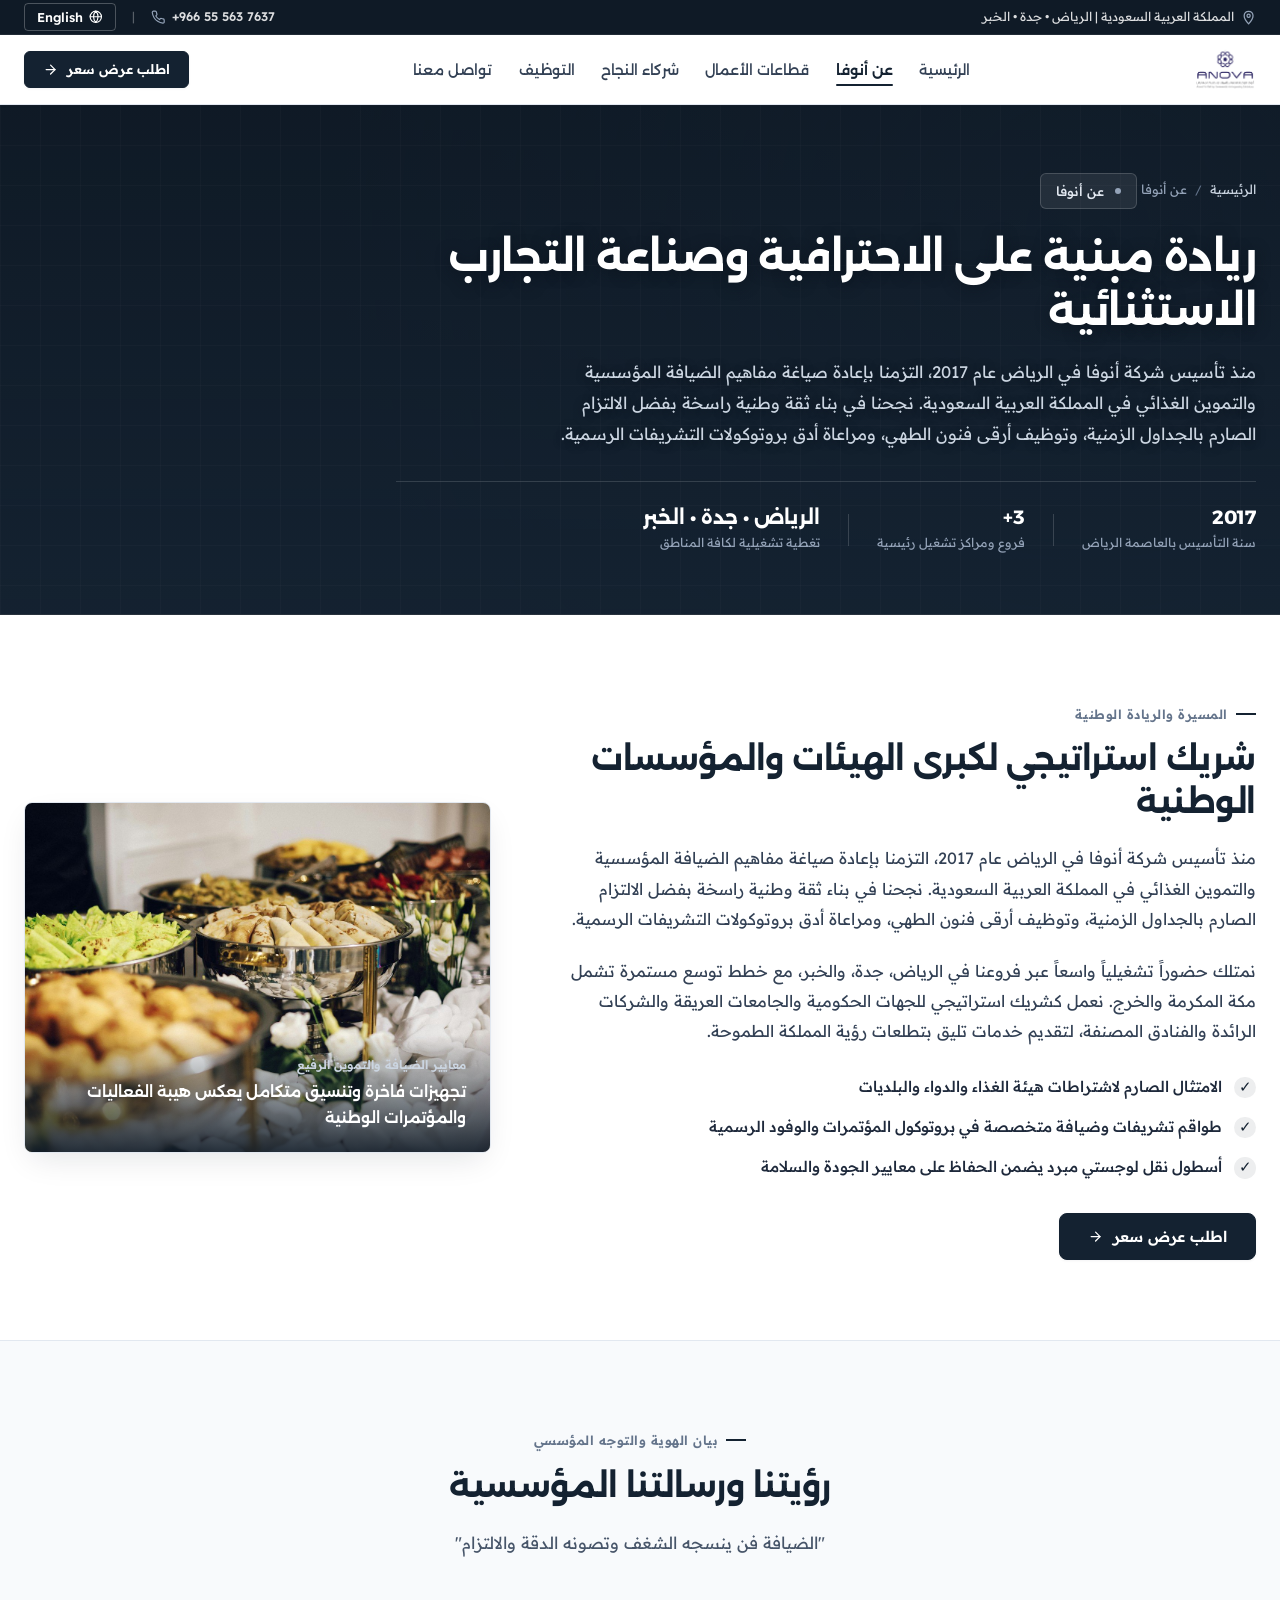
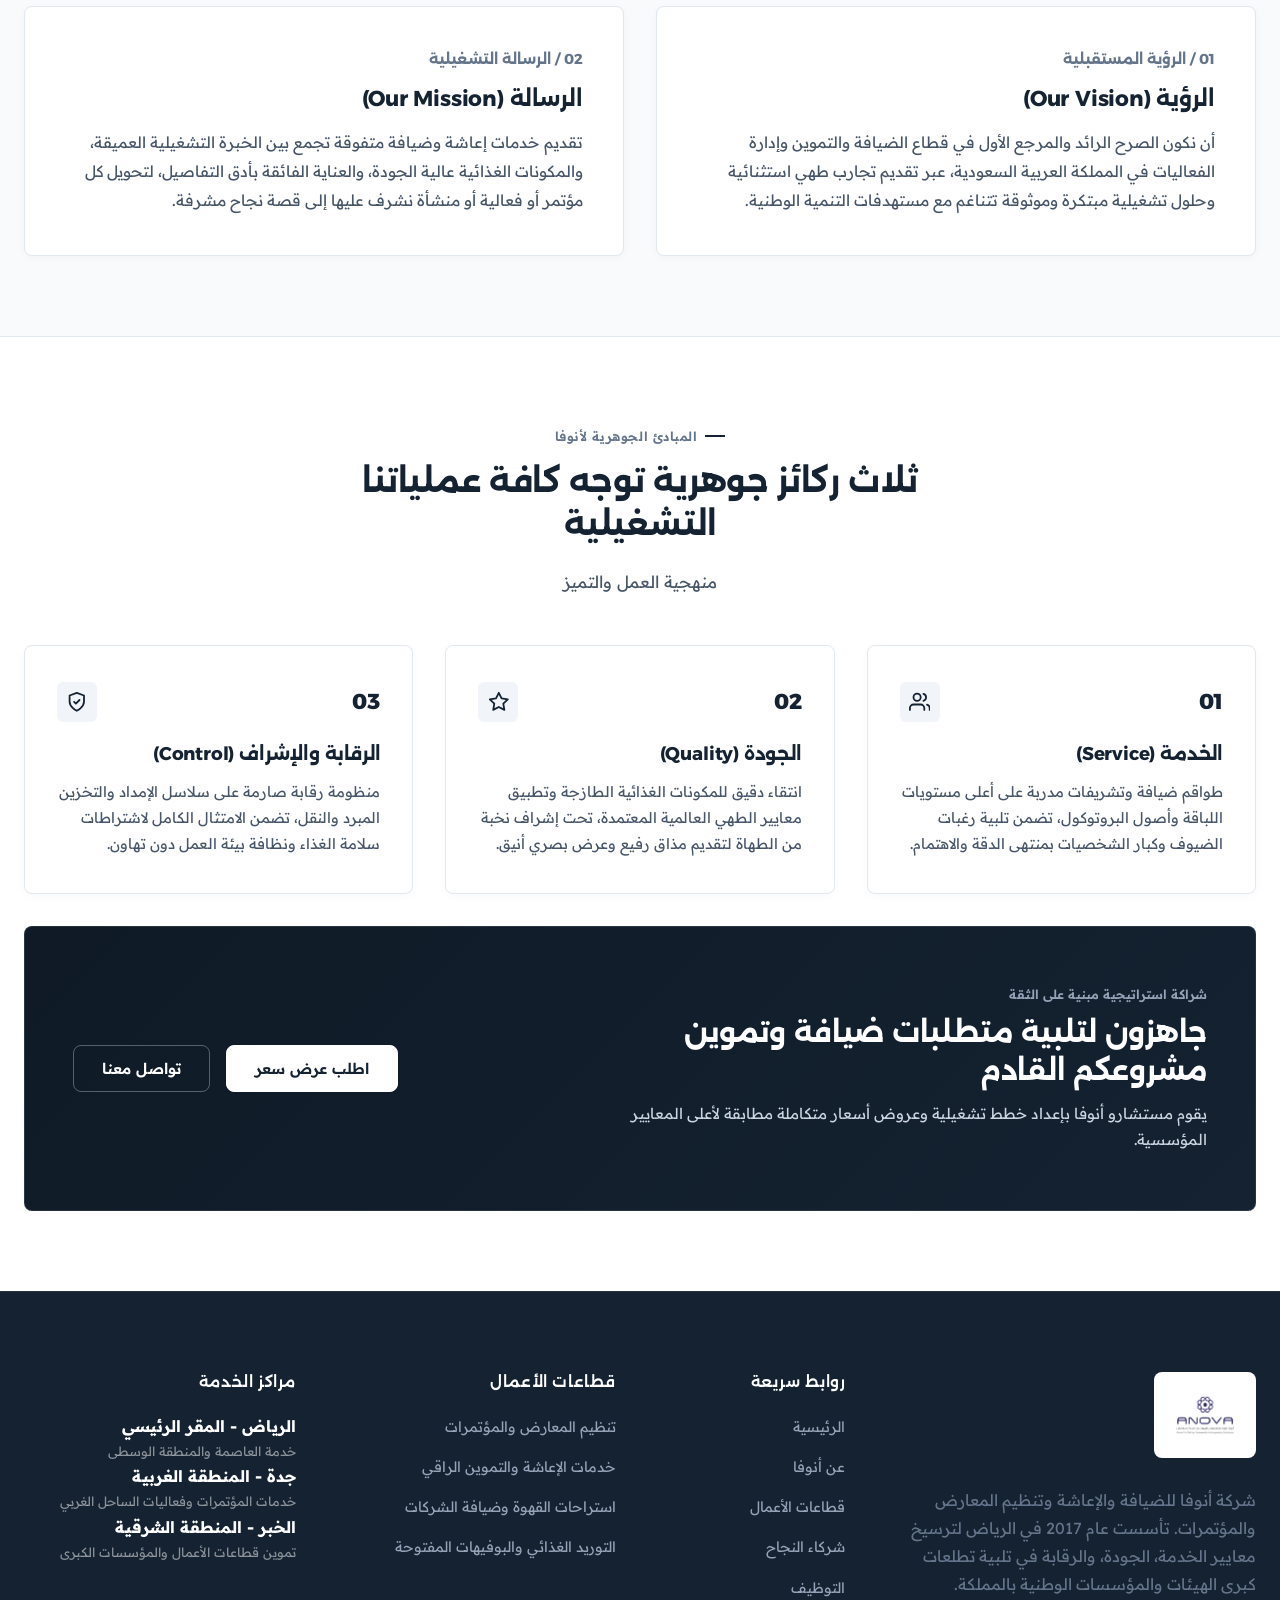
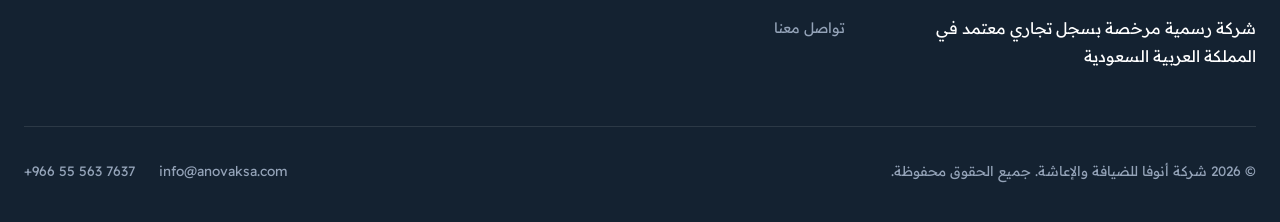
==== commit ab09ec62: "fix(branding): remove word 'المتحدة' and 'United', standardize brand name to 'أنوفا' / 'ANOVA' acros" ====
--- a/about.html
+++ b/about.html
@@ -3,8 +3,8 @@
 <head>
   <meta charset="UTF-8">
   <meta name="viewport" content="width=device-width, initial-scale=1.0">
-  <title>عن أنوفa | ANOVA United Company</title>
-  <meta name="description" content="تعرف على شركة أنوفا المتحدة للضيافة والإعاشة وتنظيم المعارض والمؤتمرات - مسيرة التميز منذ 2017 وركائز الخدمة، الجودة، والرقابة.">
+  <title>عن أنوفا | ANOVA Company</title>
+  <meta name="description" content="تعرف على شركة أنوفا للضيافة والإعاشة وتنظيم المعارض والمؤتمرات - مسيرة التميز منذ 2017 وركائز الخدمة، الجودة، والرقابة.">
   <link rel="icon" type="image/png" href="public/brand/anova-logo.png">
   <!-- Preconnect to Google Fonts for Ultra-Fast Typography Rendering -->
   <link rel="preconnect" href="https://fonts.googleapis.com">
@@ -47,8 +47,8 @@
     <header class="main-nav" id="siteHeader">
       <div class="container">
         <!-- Official Brand Logo -->
-        <a href="index.html" class="nav-brand-link" aria-label="أنوفا المتحدة - الصفحة الرئيسية">
-          <img src="public/brand/anova-logo.png" alt="شعار شركة أنوفا المتحدة الرسمي" class="brand-logo-img">
+        <a href="index.html" class="nav-brand-link" aria-label="أنوفا - الصفحة الرئيسية">
+          <img src="public/brand/anova-logo.png" alt="شعار شركة أنوفا الرسمي" class="brand-logo-img">
         </a>
 
         <!-- Desktop Nav Links -->
@@ -120,13 +120,13 @@
         <!-- Kicker Badge -->
         <div class="internal-hero-kicker">
           <span class="kicker-dot"></span>
-          <span data-i18n="about_tag">عن أنوفا المتحدة • مسيرة التأسيس والريادة الوطنية</span>
+          <span data-i18n="about_tag">عن أنوفا • مسيرة التأسيس والريادة الوطنية</span>
         </div>
 
         <!-- Title & Subtitle -->
         <h1 class="internal-hero-title" data-i18n="about_title">ريادة مبنية على الاحترافية وصناعة التجارب الاستثنائية</h1>
         <p class="internal-hero-desc" data-i18n="about_p1">
-          منذ انطلاقتنا بالعاصمة الرياض في عام 2017، التزمت شركة أنوفا المتحدة بإعادة صياغة مفاهيم الضيافة المؤسسية والتموين الغذائي وتنظيم المؤتمرات في المملكة العربية السعودية.
+          منذ انطلاقتنا بالعاصمة الرياض في عام 2017، التزمت شركة أنوفا بإعادة صياغة مفاهيم الضيافة المؤسسية والتموين الغذائي وتنظيم المؤتمرات في المملكة العربية السعودية.
         </p>
 
         <!-- Provenance Stats Row -->
@@ -161,7 +161,7 @@
           <span class="internal-block-kicker">المسيرة والريادة الوطنية</span>
           <h2 class="internal-section-title">شريك استراتيجي لكبرى الهيئات والمؤسسات الوطنية</h2>
           <p data-i18n="about_p1">
-            منذ تأسيس شركة أنوفا المتحدة في الرياض عام 2017، التزمنا بإعادة صياغة مفاهيم الضيافة المؤسسية والتموين الغذائي في المملكة العربية السعودية. نجحنا في بناء ثقة وطنية راسخة بفضل الالتزام الصارم بالجداول الزمنية، وفنون الطهي رفيعة المستوى، ومراعاة أدق بروتوكولات كبار الشخصيات.
+            منذ تأسيس شركة أنوفا في الرياض عام 2017، التزمنا بإعادة صياغة مفاهيم الضيافة المؤسسية والتموين الغذائي في المملكة العربية السعودية. نجحنا في بناء ثقة وطنية راسخة بفضل الالتزام الصارم بالجداول الزمنية، وفنون الطهي رفيعة المستوى، ومراعاة أدق بروتوكولات كبار الشخصيات.
           </p>
           <p data-i18n="about_p2">
             نمتلك حضوراً تشغيلياً واسعاً عبر فروعنا في الرياض، جدة، والخبر، مع خطط توسع مستمرة تشمل مكة المكرمة والخرج. نعمل كشريك استراتيجي للجهات الحكومية والجامعات العريقة والشركات الرائدة والفنادق المصنفة، لتقديم خدمات تليق بتطلعات رؤية المملكة الطموحة.
@@ -193,7 +193,7 @@
         <!-- Visual Column -->
         <div>
           <div class="about-visual-frame">
-            <img src="public/about-excellence.jpg" alt="تجهيزات بوفيهات وضيافة أنوفا المتحدة" loading="lazy">
+            <img src="public/about-excellence.jpg" alt="تجهيزات بوفيهات وضيافة أنوفا" loading="lazy">
             <div class="about-visual-caption">
               <div class="about-visual-caption-tag" data-i18n="about_showcase_tag">معايير الضيافة والتموين الرفيع</div>
               <div class="about-visual-caption-title" data-i18n="about_showcase_desc">تجهيزات بوفيهات راقية وتنسيق متكامل يعكس هيبة الفعاليات والمؤتمرات الوطنية</div>
@@ -325,10 +325,10 @@
         <!-- Corporate Identity & Mission -->
         <div>
           <div class="footer-logo-badge">
-            <img src="public/brand/anova-logo.png" alt="شعار شركة أنوفا المتحدة الرسمي" class="brand-logo-img">
+            <img src="public/brand/anova-logo.png" alt="شعار شركة أنوفا الرسمي" class="brand-logo-img">
           </div>
           <p class="footer-desc" data-i18n="footer_about">
-            شركة أنوفا المتحدة للضيافة والإعاشة وتنظيم المعارض والمؤتمرات. تأسست عام 2017 في الرياض لترسيخ معايير الخدمة، الجودة، والرقابة في تلبية تطلعات كبرى الهيئات والمؤسسات الوطنية بالمملكة.
+            شركة أنوفا للضيافة والإعاشة وتنظيم المعارض والمؤتمرات. تأسست عام 2017 في الرياض لترسيخ معايير الخدمة، الجودة، والرقابة في تلبية تطلعات كبرى الهيئات والمؤسسات الوطنية بالمملكة.
           </p>
           <div class="footer-cr-badge" data-i18n="footer_cr">
             شركة رسمية مرخصة بسجل تجاري معتمد في المملكة العربية السعودية
@@ -383,7 +383,7 @@
       <!-- Bottom Credits & Rights -->
       <div class="footer-bottom">
         <div data-i18n="footer_rights">
-          © 2026 شركة أنوفا المتحدة للضيافة والإعاشة. جميع الحقوق محفوظة.
+          © 2026 شركة أنوفا للضيافة والإعاشة. جميع الحقوق محفوظة.
         </div>
         <div style="display: flex; align-items: center; gap: 1.5rem;">
           <a href="mailto:info@anovaksa.com">info@anovaksa.com</a>
@@ -414,21 +414,15 @@
           </div>
         </div>
 
-        <div class="form-row-2">
-          <div class="form-group">
-            <label class="form-label" data-i18n="f_email">البريد الإلكتروني</label>
-            <input type="email" name="email" class="form-control" required placeholder="name@domain.com">
-          </div>
-          <div class="form-group">
-            <label class="form-label" data-i18n="f_sector">قطاع الخدمة المطلوب</label>
-            <select name="sector" class="form-control" required>
-              <option value="" disabled selected data-i18n="f_sector_placeholder">اختر قطاع الخدمة...</option>
-              <option value="Events Organization" data-i18n="sec1_title">تنظيم المعارض والمؤتمرات</option>
-              <option value="Catering Services" data-i18n="sec2_title">خدمات الإعاشة والتموين الراقي</option>
-              <option value="Coffee Break" data-i18n="sec3_title">استراحات القهوة وضيافة الشركات</option>
-              <option value="Food Supply & Buffets" data-i18n="sec5_title">التوريد الغذائي والبوفيهات المفتوحة</option>
-            </select>
-          </div>
+        <div class="form-group">
+          <label class="form-label" data-i18n="f_sector">قطاع الخدمة المطلوب</label>
+          <select name="sector" class="form-control" required>
+            <option value="" disabled selected data-i18n="f_sector_placeholder">اختر قطاع الخدمة...</option>
+            <option value="Events Organization" data-i18n="sec1_title">تنظيم المعارض والمؤتمرات</option>
+            <option value="Catering Services" data-i18n="sec2_title">خدمات الإعاشة والتموين الراقي</option>
+            <option value="Coffee Break" data-i18n="sec3_title">استراحات القهوة وضيافة الشركات</option>
+            <option value="Food Supply & Buffets" data-i18n="sec5_title">التوريد الغذائي والبوفيهات المفتوحة</option>
+          </select>
         </div>
 
         <div class="form-row-2">
--- a/assets/css/styles.css
+++ b/assets/css/styles.css
@@ -2477,12 +2477,12 @@
 
 /* Partners Continuous Seamless Horizontal Marquee (Right to Left) */
 .partners-marquee-viewport {
-  --partners-marquee-duration: 38s;
+  --partners-marquee-duration: 90s;
   position: relative;
   width: 100%;
-  max-width: 1440px;
+  max-width: 100%;
   margin: 0 auto;
-  padding: 1rem 0 1.25rem 0;
+  padding: 1.25rem 0 1.5rem 0;
   overflow: hidden;
   direction: ltr;
 }
@@ -2493,19 +2493,19 @@
   position: absolute;
   top: 0;
   bottom: 0;
-  width: 64px;
+  width: 72px;
   z-index: 2;
   pointer-events: none;
 }
 
 .partners-marquee-viewport::before {
   left: 0;
-  background: linear-gradient(to right, var(--pure-white) 10%, rgba(255, 255, 255, 0) 100%);
+  background: linear-gradient(to right, #FFFFFF 15%, rgba(255, 255, 255, 0) 100%);
 }
 
 .partners-marquee-viewport::after {
   right: 0;
-  background: linear-gradient(to left, var(--pure-white) 10%, rgba(255, 255, 255, 0) 100%);
+  background: linear-gradient(to left, #FFFFFF 15%, rgba(255, 255, 255, 0) 100%);
 }
 
 .partners-marquee-track {
@@ -2514,10 +2514,11 @@
   gap: 0;
   width: max-content;
   will-change: transform;
-}
-
-.partners-marquee-track.is-marquee-ready {
   animation: partnersMarqueeRTL var(--partners-marquee-duration) linear infinite;
+}
+
+.partners-marquee-viewport:hover .partners-marquee-track {
+  animation-play-state: paused;
 }
 
 @keyframes partnersMarqueeRTL {
@@ -2533,18 +2534,26 @@
   display: flex;
   align-items: stretch;
   flex-shrink: 0;
-  gap: 24px;
-  padding-right: 24px;
+  gap: 20px;
+  padding-right: 20px;
 }
 
 .partner-marquee-card {
-  flex: 0 0 210px;
-  width: 210px;
-  min-height: 124px;
-  padding: 1.25rem 1rem;
+  flex: 0 0 200px;
+  width: 200px;
+  min-height: 114px;
+  padding: 1rem 0.85rem;
+  background: #FFFFFF;
+  border: 1px solid var(--border-subtle);
+  border-radius: 4px;
+  display: flex;
+  flex-direction: column;
+  align-items: center;
   justify-content: center;
+  text-align: center;
   direction: rtl;
-  border-color: var(--border-subtle);
+  box-shadow: 0 1px 3px rgba(15, 26, 38, 0.03);
+  transition: transform 0.2s ease, border-color 0.2s ease, box-shadow 0.2s ease;
 }
 
 html[dir="ltr"] .partner-marquee-card {
@@ -2554,28 +2563,57 @@
 .partner-marquee-card:hover {
   transform: translateY(-2px);
   border-color: rgba(20, 34, 49, 0.25);
-  box-shadow: 0 4px 12px -2px rgba(15, 26, 38, 0.04);
+  box-shadow: 0 4px 12px -2px rgba(15, 26, 38, 0.05);
 }
 
 .partner-marquee-card .partner-logo-box {
-  height: 3.85rem;
-  margin-bottom: 0.65rem;
+  width: 100%;
+  height: 48px;
+  margin-bottom: 0.5rem;
   flex-shrink: 0;
+  display: flex;
+  align-items: center;
+  justify-content: center;
 }
 
 .partner-marquee-card .partner-logo-img {
-  max-height: 3.25rem;
-  max-width: 140px;
+  max-height: 44px;
+  max-width: 135px;
   width: auto;
   height: auto;
   object-fit: contain;
+  display: block;
   filter: none;
-  opacity: 0.95;
+  opacity: 0.98;
+}
+
+.partner-marquee-card .partner-name-ar {
+  font-family: var(--font-body);
+  font-size: 0.775rem;
+  font-weight: 600;
+  color: var(--primary-navy);
+  line-height: 1.3;
+  white-space: nowrap;
+  overflow: hidden;
+  text-overflow: ellipsis;
+  max-width: 100%;
+}
+
+.partner-marquee-card .partner-name-en {
+  font-family: var(--font-body);
+  font-size: 0.675rem;
+  color: var(--text-muted);
+  line-height: 1.2;
+  white-space: nowrap;
+  overflow: hidden;
+  text-overflow: ellipsis;
+  max-width: 100%;
+  margin-top: 2px;
 }
 
 @media (max-width: 1024px) {
   .partners-marquee-viewport {
-    --partners-marquee-duration: 35s;
+    --partners-marquee-duration: 75s;
   }
   .partners-marquee-viewport::before,
   .partners-marquee-viewport::after {
@@ -2585,30 +2623,35 @@
 
 @media (max-width: 640px) {
   .partners-marquee-viewport {
-    --partners-marquee-duration: 32s;
+    --partners-marquee-duration: 65s;
   }
   .partners-marquee-viewport::before,
   .partners-marquee-viewport::after {
-    width: 30px;
+    width: 32px;
   }
   .partners-marquee-group {
-    gap: 16px;
-    padding-right: 16px;
+    gap: 14px;
+    padding-right: 14px;
   }
   .partner-marquee-card {
-    flex: 0 0 190px;
-    width: 190px;
-    min-height: 158px;
-    padding: 1.35rem 1rem;
+    flex: 0 0 165px;
+    width: 165px;
+    min-height: 104px;
+    padding: 0.85rem 0.65rem;
   }
   .partner-marquee-card .partner-logo-box {
-    height: 4rem;
-    margin-bottom: 0.85rem;
+    height: 42px;
+    margin-bottom: 0.4rem;
   }
   .partner-marquee-card .partner-logo-img {
-    height: 3.6rem;
-    max-height: 3.6rem;
-    max-width: 140px;
+    max-height: 38px;
+    max-width: 115px;
+  }
+  .partner-marquee-card .partner-name-ar {
+    font-size: 0.72rem;
+  }
+  .partner-marquee-card .partner-name-en {
+    font-size: 0.62rem;
   }
 }
 
@@ -5307,6 +5350,190 @@
   }
 }
 
+/* ==========================================================================
+   PARTNERS MASTER GRID & FILTER BAR (partners.html)
+   ========================================================================== */
+.partners-filter-wrapper {
+  display: flex;
+  align-items: center;
+  justify-content: center;
+  gap: 0.65rem;
+  flex-wrap: wrap;
+  margin-bottom: 2.5rem;
+}
+
+.partners-filter-btn {
+  font-family: var(--font-body);
+  font-size: 0.85rem;
+  font-weight: 500;
+  padding: 0.55rem 1.25rem;
+  background: #FFFFFF;
+  border: 1px solid var(--border-subtle);
+  border-radius: 4px;
+  color: var(--text-muted);
+  cursor: pointer;
+  transition: all 0.2s ease;
+  display: inline-flex;
+  align-items: center;
+  gap: 0.4rem;
+}
+
+.partners-filter-btn:hover {
+  border-color: var(--primary-navy);
+  color: var(--primary-navy);
+}
+
+.partners-filter-btn.active {
+  background: var(--primary-navy);
+  border-color: var(--primary-navy);
+  color: #FFFFFF;
+  font-weight: 600;
+}
+
+.partners-filter-btn .filter-count {
+  font-size: 0.75rem;
+  opacity: 0.75;
+  background: rgba(0, 0, 0, 0.05);
+  padding: 0.1rem 0.45rem;
+  border-radius: 10px;
+}
+
+.partners-filter-btn.active .filter-count {
+  background: rgba(255, 255, 255, 0.2);
+  color: #FFFFFF;
+}
+
+.partners-master-grid {
+  display: grid;
+  grid-template-columns: repeat(4, 1fr);
+  gap: 1.25rem;
+  margin-bottom: 3.5rem;
+}
+
+.partner-master-card {
+  background: #FFFFFF;
+  border: 1px solid var(--border-subtle);
+  border-radius: 4px;
+  padding: 1.25rem 1rem;
+  display: flex;
+  flex-direction: column;
+  align-items: center;
+  justify-content: space-between;
+  text-align: center;
+  min-height: 140px;
+  box-shadow: 0 1px 3px rgba(15, 26, 38, 0.02);
+  transition: transform 0.2s ease, border-color 0.2s ease, box-shadow 0.2s ease;
+}
+
+.partner-master-card:hover {
+  transform: translateY(-2px);
+  border-color: rgba(20, 34, 49, 0.28);
+  box-shadow: 0 4px 16px -2px rgba(15, 26, 38, 0.06);
+}
+
+.partner-master-card .partner-master-media {
+  width: 100%;
+  height: 56px;
+  display: flex;
+  align-items: center;
+  justify-content: center;
+  margin-bottom: 0.75rem;
+}
+
+.partner-master-card .partner-master-img {
+  max-height: 50px;
+  max-width: 135px;
+  width: auto;
+  height: auto;
+  object-fit: contain;
+  display: block;
+}
+
+.partner-master-card .partner-master-info {
+  width: 100%;
+  border-top: 1px solid #F1F5F9;
+  padding-top: 0.6rem;
+}
+
+.partner-master-card .partner-master-name-ar {
+  font-family: 'Alexandria', sans-serif;
+  font-size: 0.825rem;
+  font-weight: 600;
+  color: var(--primary-navy);
+  line-height: 1.35;
+  margin-bottom: 0.15rem;
+}
+
+.partner-master-card .partner-master-name-en {
+  font-family: var(--font-body);
+  font-size: 0.7rem;
+  color: var(--text-muted);
+  line-height: 1.2;
+  white-space: nowrap;
+  overflow: hidden;
+  text-overflow: ellipsis;
+}
+
+.partner-master-card.is-hidden {
+  display: none !important;
+}
+
+@media (max-width: 1024px) {
+  .partners-master-grid {
+    grid-template-columns: repeat(3, 1fr);
+    gap: 1rem;
+  }
+}
+
+@media (max-width: 768px) {
+  .partners-master-grid {
+    grid-template-columns: repeat(2, 1fr);
+    gap: 0.85rem;
+  }
+  .partner-master-card {
+    padding: 1rem 0.75rem;
+    min-height: 126px;
+  }
+  .partner-master-card .partner-master-media {
+    height: 48px;
+    margin-bottom: 0.5rem;
+  }
+  .partner-master-card .partner-master-img {
+    max-height: 42px;
+    max-width: 115px;
+  }
+  .partner-master-card .partner-master-name-ar {
+    font-size: 0.775rem;
+  }
+  .partner-master-card .partner-master-name-en {
+    font-size: 0.65rem;
+  }
+}
+
+@media (max-width: 480px) {
+  .partners-master-grid {
+    grid-template-columns: repeat(2, 1fr);
+    gap: 0.65rem;
+  }
+  .partner-master-card {
+    padding: 0.85rem 0.5rem;
+    min-height: 118px;
+  }
+  .partner-master-card .partner-master-media {
+    height: 42px;
+  }
+  .partner-master-card .partner-master-img {
+    max-height: 36px;
+    max-width: 100px;
+  }
+  .partner-master-card .partner-master-name-ar {
+    font-size: 0.72rem;
+  }
+  .partner-master-card .partner-master-name-en {
+    font-size: 0.6rem;
+  }
+}
+
 @media (max-width: 480px) {
   .partners-chamber-grid {
     grid-template-columns: 1fr !important;
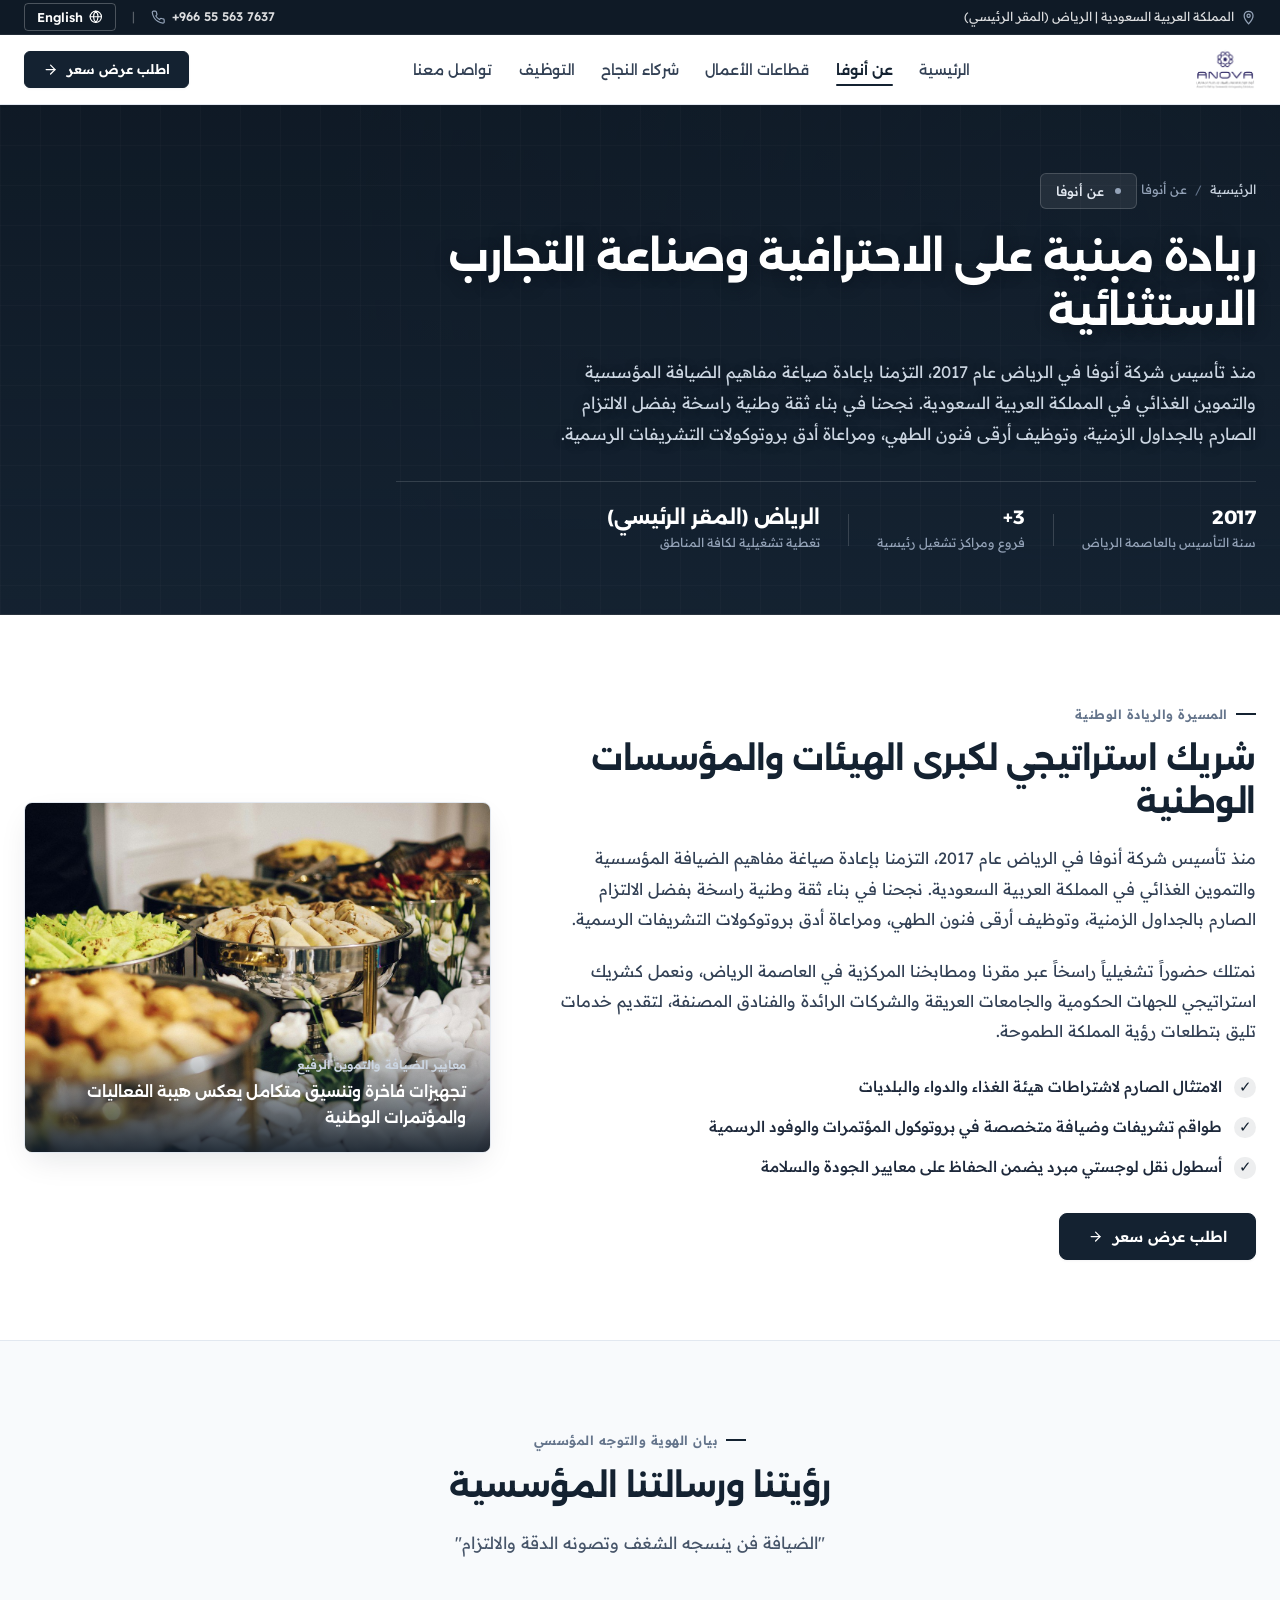
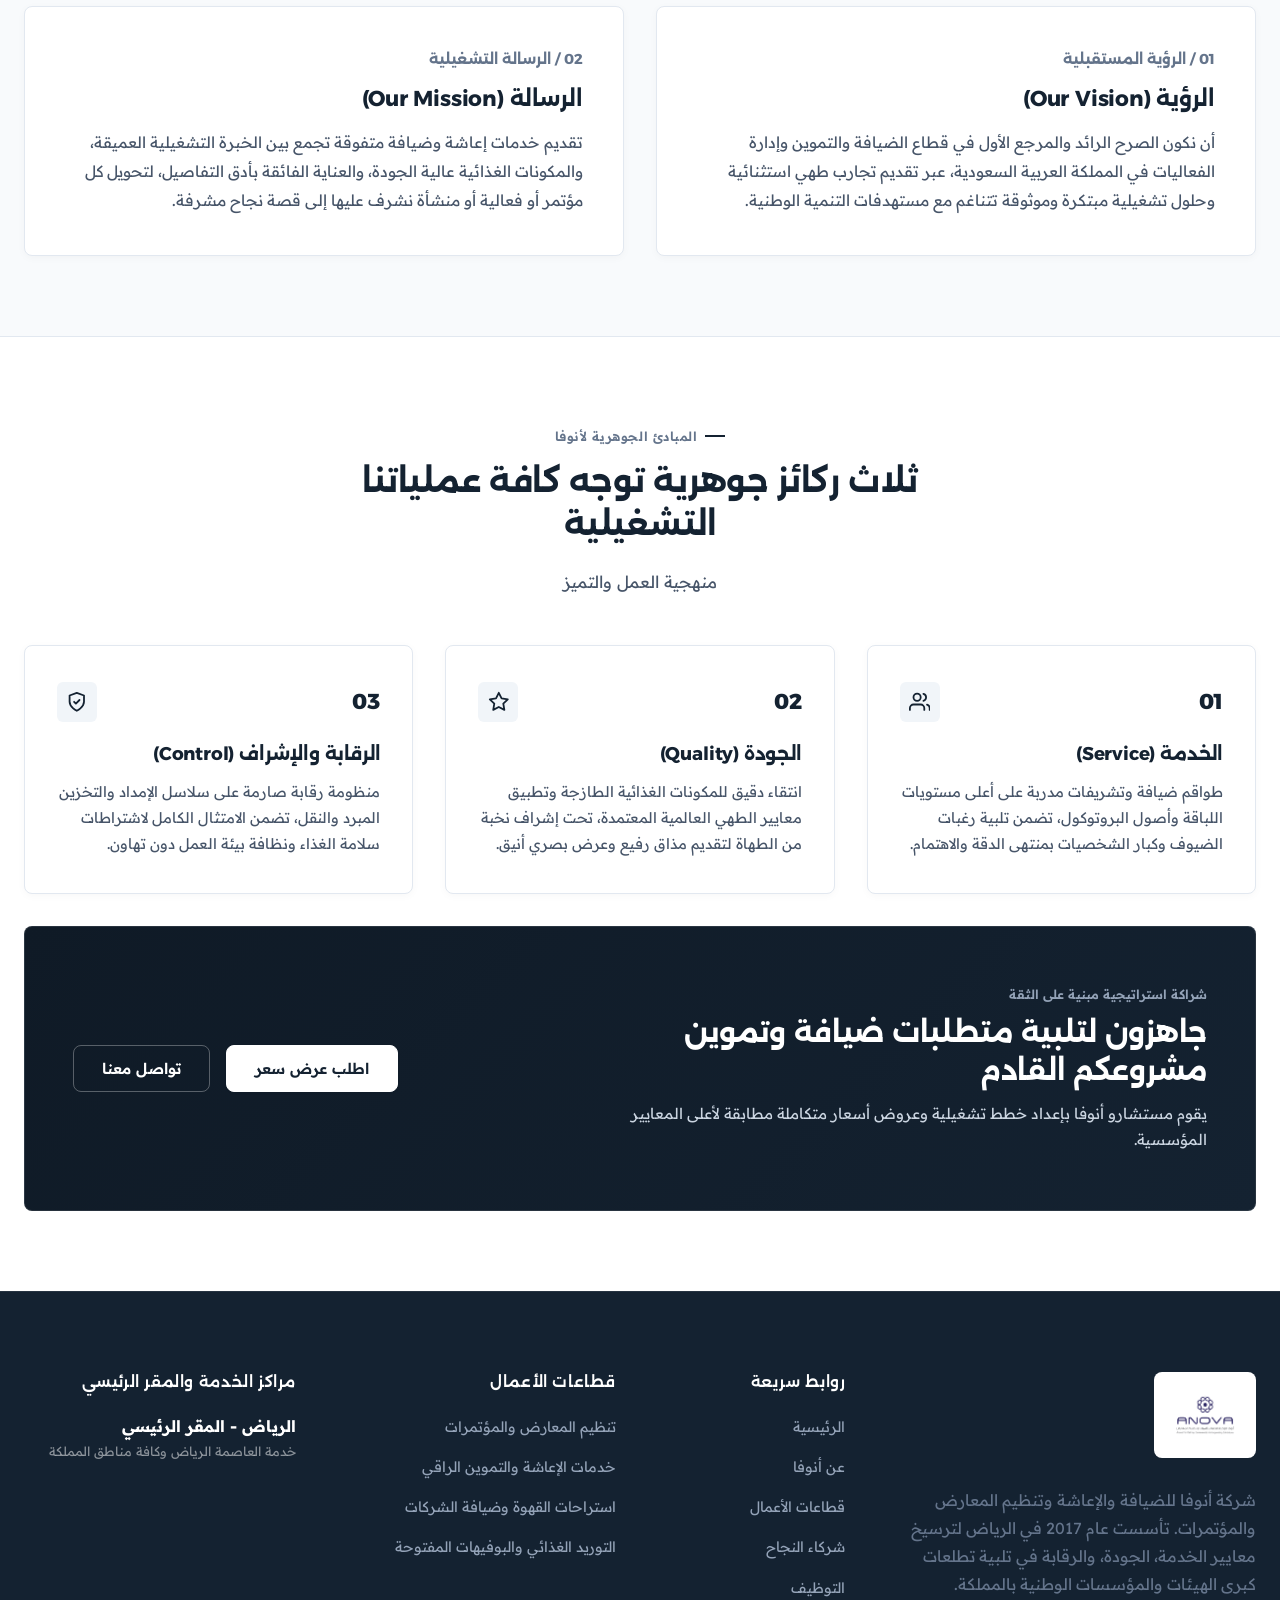
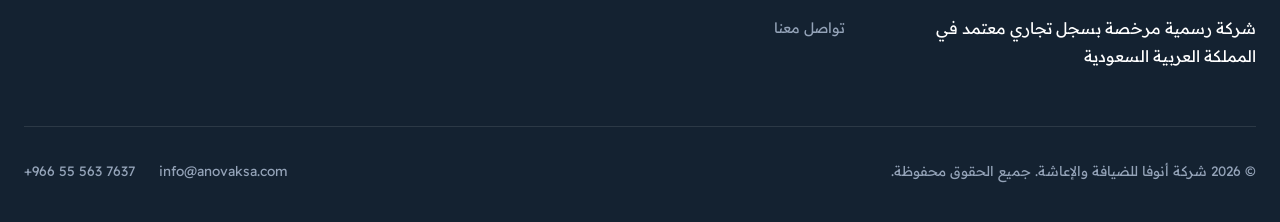
==== commit 84ea1e9e: "fix(locations): retain only Riyadh as main headquarters and service center, remove Jeddah and Khobar" ====
--- a/about.html
+++ b/about.html
@@ -20,7 +20,7 @@
       <div style="display: flex; align-items: center; gap: 1.5rem;">
         <span style="display: flex; align-items: center; gap: 0.4rem;">
           <svg class="icon-svg" style="color: #94A3B8; width: 0.95rem; height: 0.95rem;" viewBox="0 0 24 24"><path d="M12 2C8.13 2 5 5.13 5 9c0 5.25 7 13 7 13s7-7.75 7-13c0-3.87-3.13-7-7-7zm0 9.5c-1.38 0-2.5-1.12-2.5-2.5s1.12-2.5 2.5-2.5 2.5 1.12 2.5 2.5-1.12 2.5-2.5 2.5z"/></svg>
-          <span data-i18n="top_locations">المملكة العربية السعودية | الرياض • جدة • الخبر</span>
+          <span data-i18n="top_locations">المملكة العربية السعودية | الرياض (المقر الرئيسي)</span>
         </span>
         <span style="display: none;" class="desktop-only-inline">
           <span style="color: rgba(255,255,255,0.4);">|</span>
@@ -142,7 +142,7 @@
           </div>
           <div class="internal-hero-stat-sep"></div>
           <div class="internal-hero-stat-item">
-            <span class="internal-hero-stat-val" data-i18n="about_cities">الرياض • جدة • الخبر</span>
+            <span class="internal-hero-stat-val" data-i18n="about_cities">الرياض (المقر الرئيسي)</span>
             <span class="internal-hero-stat-lbl" data-i18n="stat_coverage_lbl">تغطية تشغيلية لكافة المناطق</span>
           </div>
         </div>
@@ -164,7 +164,7 @@
             منذ تأسيس شركة أنوفا في الرياض عام 2017، التزمنا بإعادة صياغة مفاهيم الضيافة المؤسسية والتموين الغذائي في المملكة العربية السعودية. نجحنا في بناء ثقة وطنية راسخة بفضل الالتزام الصارم بالجداول الزمنية، وفنون الطهي رفيعة المستوى، ومراعاة أدق بروتوكولات كبار الشخصيات.
           </p>
           <p data-i18n="about_p2">
-            نمتلك حضوراً تشغيلياً واسعاً عبر فروعنا في الرياض، جدة، والخبر، مع خطط توسع مستمرة تشمل مكة المكرمة والخرج. نعمل كشريك استراتيجي للجهات الحكومية والجامعات العريقة والشركات الرائدة والفنادق المصنفة، لتقديم خدمات تليق بتطلعات رؤية المملكة الطموحة.
+            نمتلك حضوراً تشغيلياً راسخاً عبر مقرنا ومطابخنا المركزية في العاصمة الرياض، ونعمل كشريك استراتيجي للجهات الحكومية والجامعات العريقة والشركات الرائدة والفنادق المصنفة، لتقديم خدمات تليق بتطلعات رؤية المملكة الطموحة.
           </p>
 
           <ul class="about-features-checklist">
@@ -361,19 +361,11 @@
 
         <!-- Regional Service Centers -->
         <div>
-          <h4 class="footer-title" data-i18n="footer_branches">مراكز الخدمة</h4>
+          <h4 class="footer-title" data-i18n="footer_branches">مراكز الخدمة والمقر الرئيسي</h4>
           <div class="footer-branches-stack">
             <div>
               <div style="font-weight: 700; color: var(--pure-white);" data-i18n="footer_branch_riyadh">الرياض - المقر الرئيسي</div>
-              <div style="font-size: 0.8rem; color: rgba(255,255,255,0.5);">خدمة العاصمة والمنطقة الوسطى</div>
-            </div>
-            <div>
-              <div style="font-weight: 700; color: var(--pure-white);" data-i18n="footer_branch_jeddah">جدة - المنطقة الغربية</div>
-              <div style="font-size: 0.8rem; color: rgba(255,255,255,0.5);">خدمات المؤتمرات وفعاليات الساحل الغربي</div>
-            </div>
-            <div>
-              <div style="font-weight: 700; color: var(--pure-white);" data-i18n="footer_branch_khobar">الخبر - المنطقة الشرقية</div>
-              <div style="font-size: 0.8rem; color: rgba(255,255,255,0.5);">تموين قطاعات الأعمال والمؤسسات الكبرى</div>
+              <div style="font-size: 0.8rem; color: rgba(255,255,255,0.5);">خدمة العاصمة الرياض وكافة مناطق المملكة</div>
             </div>
           </div>
         </div>
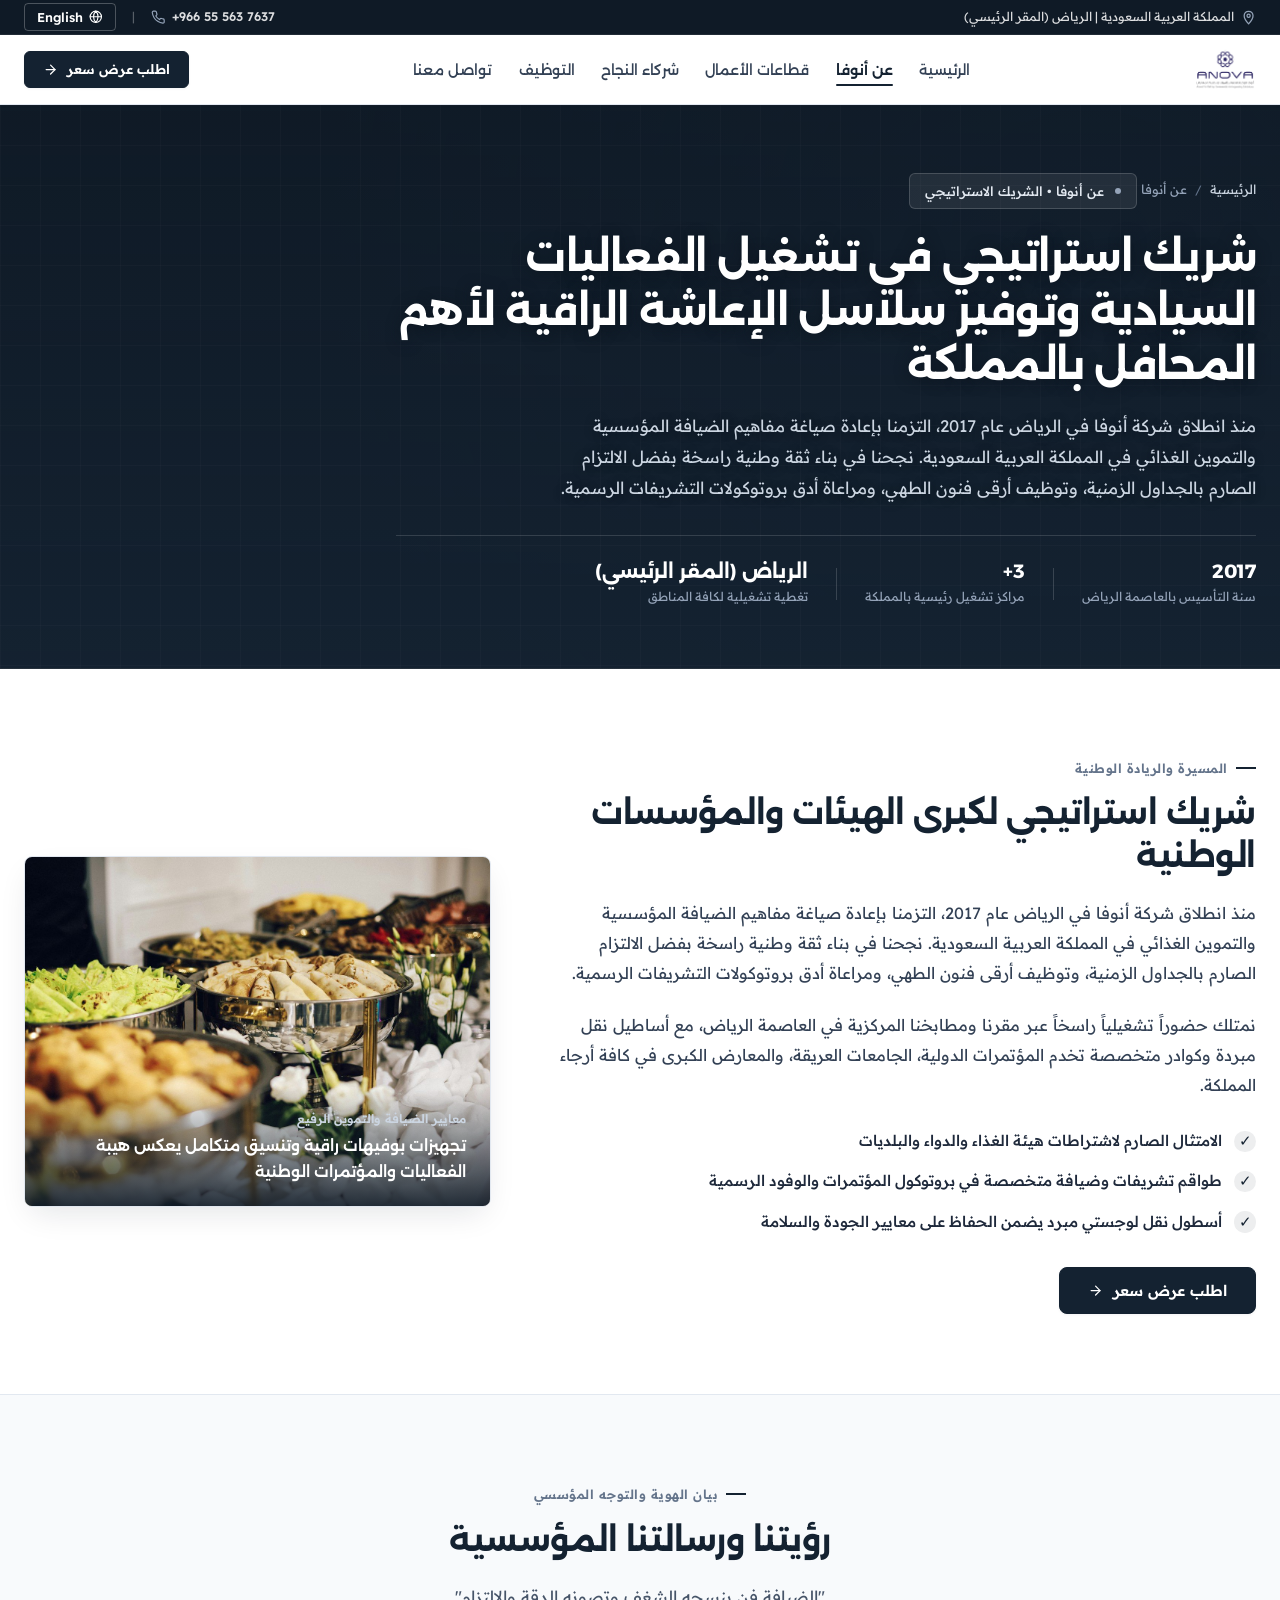
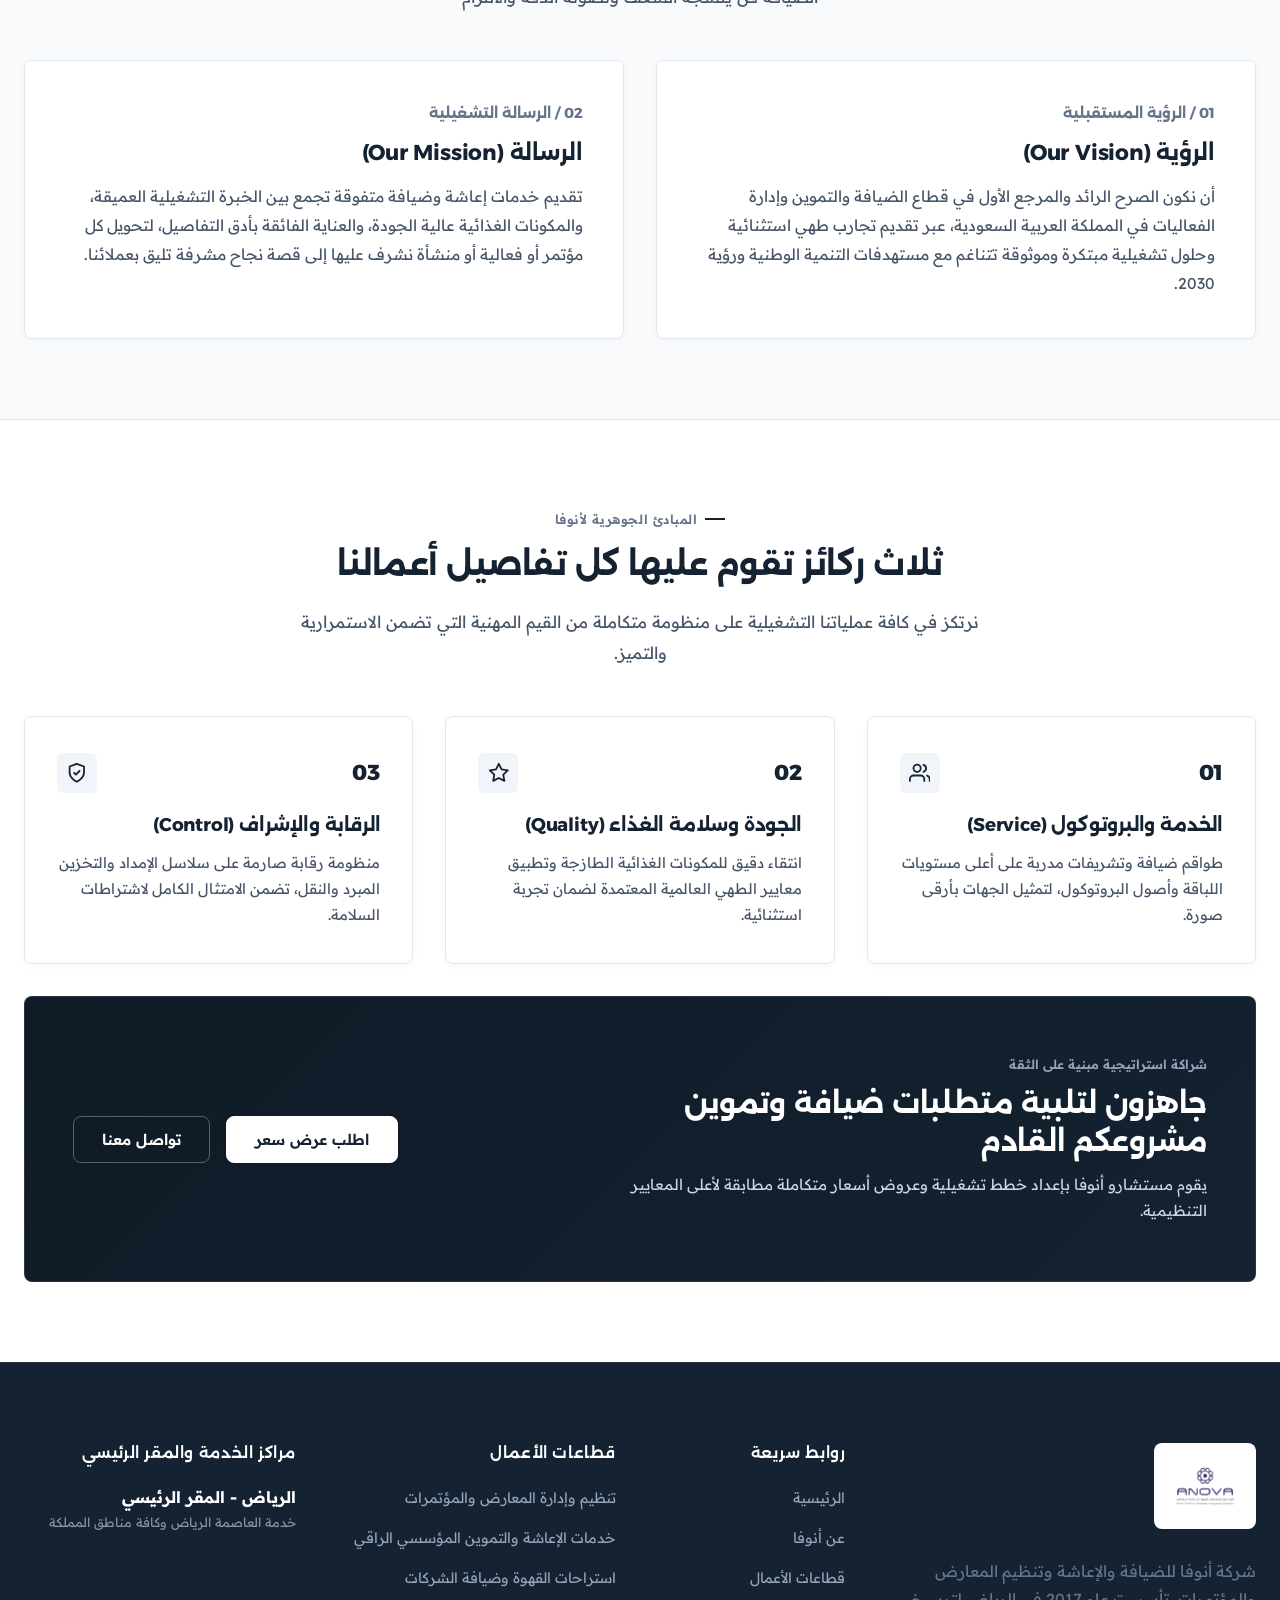
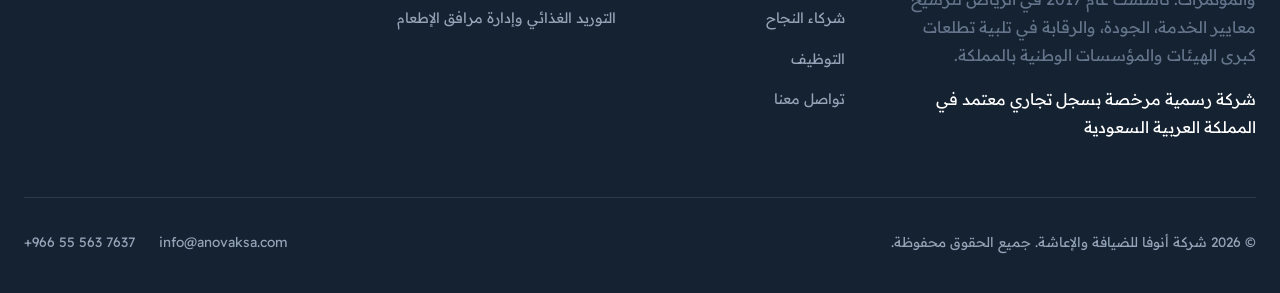
==== commit 3ef07ab3: "fix(i18n): complete bilingual localization & translation repair across all pages, footers, forms, an" ====
--- a/about.html
+++ b/about.html
@@ -12,7 +12,7 @@
   <link href="https://fonts.googleapis.com/css2?family=Alexandria:wght@300;400;500;600;700;800&family=Readex+Pro:wght@300;400;500;600;700&display=swap" rel="stylesheet">
   <link rel="stylesheet" href="assets/css/styles.css?v=6">
 </head>
-<body data-page-title-key="nav_about">
+<body data-page-key="about" data-page-title-key="nav_about">
 
   <!-- Top Executive Utility Bar (Appears only at top of page, scrolls naturally away) -->
   <aside class="top-bar" aria-label="Executive Information">
@@ -158,8 +158,8 @@
       <div class="about-narrative-grid">
         <!-- Text Column -->
         <div class="about-editorial-prose">
-          <span class="internal-block-kicker">المسيرة والريادة الوطنية</span>
-          <h2 class="internal-section-title">شريك استراتيجي لكبرى الهيئات والمؤسسات الوطنية</h2>
+          <span class="internal-block-kicker" data-i18n="about_sec_heritage_tag">المسيرة والريادة الوطنية</span>
+          <h2 class="internal-section-title" data-i18n="about_sec_heritage_title">شريك استراتيجي لكبرى الهيئات والمؤسسات الوطنية</h2>
           <p data-i18n="about_p1">
             منذ تأسيس شركة أنوفا في الرياض عام 2017، التزمنا بإعادة صياغة مفاهيم الضيافة المؤسسية والتموين الغذائي في المملكة العربية السعودية. نجحنا في بناء ثقة وطنية راسخة بفضل الالتزام الصارم بالجداول الزمنية، وفنون الطهي رفيعة المستوى، ومراعاة أدق بروتوكولات كبار الشخصيات.
           </p>
@@ -170,15 +170,15 @@
           <ul class="about-features-checklist">
             <li class="about-checklist-item">
               <span class="about-checklist-icon">✓</span>
-              <span>الامتثال الصارم لاشتراطات هيئة الغذاء والدواء والبلديات</span>
+              <span data-i18n="about_heritage_b1">الامتثال الصارم لاشتراطات هيئة الغذاء والدواء والبلديات</span>
             </li>
             <li class="about-checklist-item">
               <span class="about-checklist-icon">✓</span>
-              <span>طواقم تشريفات وضيافة متخصصة في بروتوكول المؤتمرات والوفود الرسمية</span>
+              <span data-i18n="about_heritage_b2">طواقم تشريفات وضيافة متخصصة في بروتوكول المؤتمرات والوفود الرسمية</span>
             </li>
             <li class="about-checklist-item">
               <span class="about-checklist-icon">✓</span>
-              <span>أسطول نقل لوجستي مبرد يضمن الحفاظ على معايير الجودة والسلامة</span>
+              <span data-i18n="about_heritage_b3">أسطول نقل لوجستي مبرد يضمن الحفاظ على معايير الجودة والسلامة</span>
             </li>
           </ul>
 
@@ -210,7 +210,7 @@
   <section class="internal-section bg-corporate-light">
     <div class="container">
       <div style="text-align: center; max-width: 680px; margin: 0 auto;">
-        <span class="internal-block-kicker">بيان الهوية والتوجه المؤسسي</span>
+        <span class="internal-block-kicker" data-i18n="about_manifesto_tag">بيان الهوية والتوجه المؤسسي</span>
         <h2 class="internal-section-title" data-i18n="about_manifesto_title">رؤيتنا ورسالتنا المؤسسية</h2>
         <p class="internal-section-lead" data-i18n="about_hero_quote">
           "الضيافة فن ينسجه الشغف وتصونه الدقة والالتزام"
@@ -220,7 +220,7 @@
       <div class="about-ledger-wrap">
         <!-- Vision -->
         <div class="about-ledger-card">
-          <span class="about-ledger-num">01 / الرؤية المستقبلية</span>
+          <span class="about-ledger-num" data-i18n="about_ledger1_num">01 / الرؤية المستقبلية</span>
           <h3 class="about-ledger-title" data-i18n="about_vision_title">الرؤية (Our Vision)</h3>
           <p class="about-ledger-body" data-i18n="about_vision_desc">
             أن نكون الصرح الرائد والمرجع الأول في قطاع الضيافة والتموين وإدارة الفعاليات في المملكة العربية السعودية، عبر تقديم تجارب طهي استثنائية وحلول تشغيلية مبتكرة وموثوقة تتناغم مع مستهدفات التنمية الوطنية ورؤية 2030.
@@ -229,7 +229,7 @@
 
         <!-- Mission -->
         <div class="about-ledger-card">
-          <span class="about-ledger-num">02 / الرسالة التشغيلية</span>
+          <span class="about-ledger-num" data-i18n="about_ledger2_num">02 / الرسالة التشغيلية</span>
           <h3 class="about-ledger-title" data-i18n="about_mission_title">الرسالة (Our Mission)</h3>
           <p class="about-ledger-body" data-i18n="about_mission_desc">
             تقديم خدمات إعاشة وضيافة متفوقة تجمع بين الخبرة التشغيلية العميقة، والمكونات الغذائية عالية الجودة، والعناية الفائقة بأدق التفاصيل، لتحويل كل مؤتمر أو فعالية أو منشأة نشرف عليها إلى قصة نجاح مشرفة تليق بعملائنا.
@@ -245,7 +245,7 @@
   <section class="internal-section bg-corporate-white">
     <div class="container">
       <div style="text-align: center; max-width: 680px; margin: 0 auto;">
-        <span class="internal-block-kicker">المبادئ الجوهرية لأنوفا</span>
+        <span class="internal-block-kicker" data-i18n="about_pillars_kicker">المبادئ الجوهرية لأنوفا</span>
         <h2 class="internal-section-title" data-i18n="pillars_title">ثلاث ركائز تقوم عليها كل تفاصيل أعمالنا</h2>
         <p class="internal-section-lead" data-i18n="pillars_tag">
           نرتكز في كافة عملياتنا التشغيلية على منظومة متكاملة من القيم المهنية التي تضمن الاستمرارية والتميز.
@@ -299,9 +299,9 @@
       <!-- Unified Corporate Call-to-Action Banner -->
       <div class="corporate-cta-banner">
         <div class="corporate-cta-lead">
-          <span class="corporate-cta-tag">شراكة استراتيجية مبنية على الثقة</span>
-          <h3 class="corporate-cta-title">جاهزون لتلبية متطلبات ضيافة وتموين مشروعكم القادم</h3>
-          <p class="corporate-cta-desc">يقوم مستشارو أنوفا بإعداد خطط تشغيلية وعروض أسعار متكاملة مطابقة لأعلى المعايير المؤسسية.</p>
+          <span class="corporate-cta-tag" data-i18n="about_cta_tag">شراكة استراتيجية مبنية على الثقة</span>
+          <h3 class="corporate-cta-title" data-i18n="about_cta_title">جاهزون لتلبية متطلبات ضيافة وتموين مشروعكم القادم</h3>
+          <p class="corporate-cta-desc" data-i18n="about_cta_desc">يقوم مستشارو أنوفا بإعداد خطط تشغيلية وعروض أسعار متكاملة مطابقة لأعلى المعايير المؤسسية.</p>
         </div>
         <div class="corporate-cta-actions">
           <button class="btn btn-primary open-quote-modal" style="background-color: #FFFFFF; color: #142231; border-color: #FFFFFF;">
@@ -365,7 +365,7 @@
           <div class="footer-branches-stack">
             <div>
               <div style="font-weight: 700; color: var(--pure-white);" data-i18n="footer_branch_riyadh">الرياض - المقر الرئيسي</div>
-              <div style="font-size: 0.8rem; color: rgba(255,255,255,0.5);">خدمة العاصمة الرياض وكافة مناطق المملكة</div>
+              <div style="font-size: 0.8rem; color: rgba(255,255,255,0.5);" data-i18n="footer_branch_riyadh_sub">خدمة العاصمة الرياض وكافة مناطق المملكة</div>
             </div>
           </div>
         </div>
--- a/assets/css/styles.css
+++ b/assets/css/styles.css
@@ -5553,3 +5553,39 @@
     justify-content: center;
   }
 }
+
+/* ==========================================================================
+   BILINGUAL I18N ENHANCEMENTS: LTR / RTL PARTNER CARDS & TYPOGRAPHY
+   ========================================================================== */
+html[lang="en"] .partner-marquee-card .partner-name-ar,
+html[lang="en"] .partner-master-name-ar {
+  display: none !important;
+}
+
+html[lang="en"] .partner-marquee-card .partner-name-en {
+  display: block !important;
+  font-family: var(--font-body-en, 'Plus Jakarta Sans', sans-serif);
+  font-size: 0.775rem;
+  font-weight: 600;
+  color: var(--primary-navy);
+  line-height: 1.3;
+}
+
+html[lang="en"] .partner-master-name-en {
+  display: block !important;
+  font-family: var(--font-heading-en, 'Plus Jakarta Sans', sans-serif);
+  font-size: 0.9rem;
+  font-weight: 700;
+  color: var(--primary-navy);
+  line-height: 1.35;
+  margin-top: 0.25rem;
+}
+
+html[dir="ltr"] .dir-flip {
+  transform: scaleX(-1);
+}
+
+html[dir="ltr"] .about-item-num {
+  margin-left: 0;
+  margin-right: 1.5rem;
+}
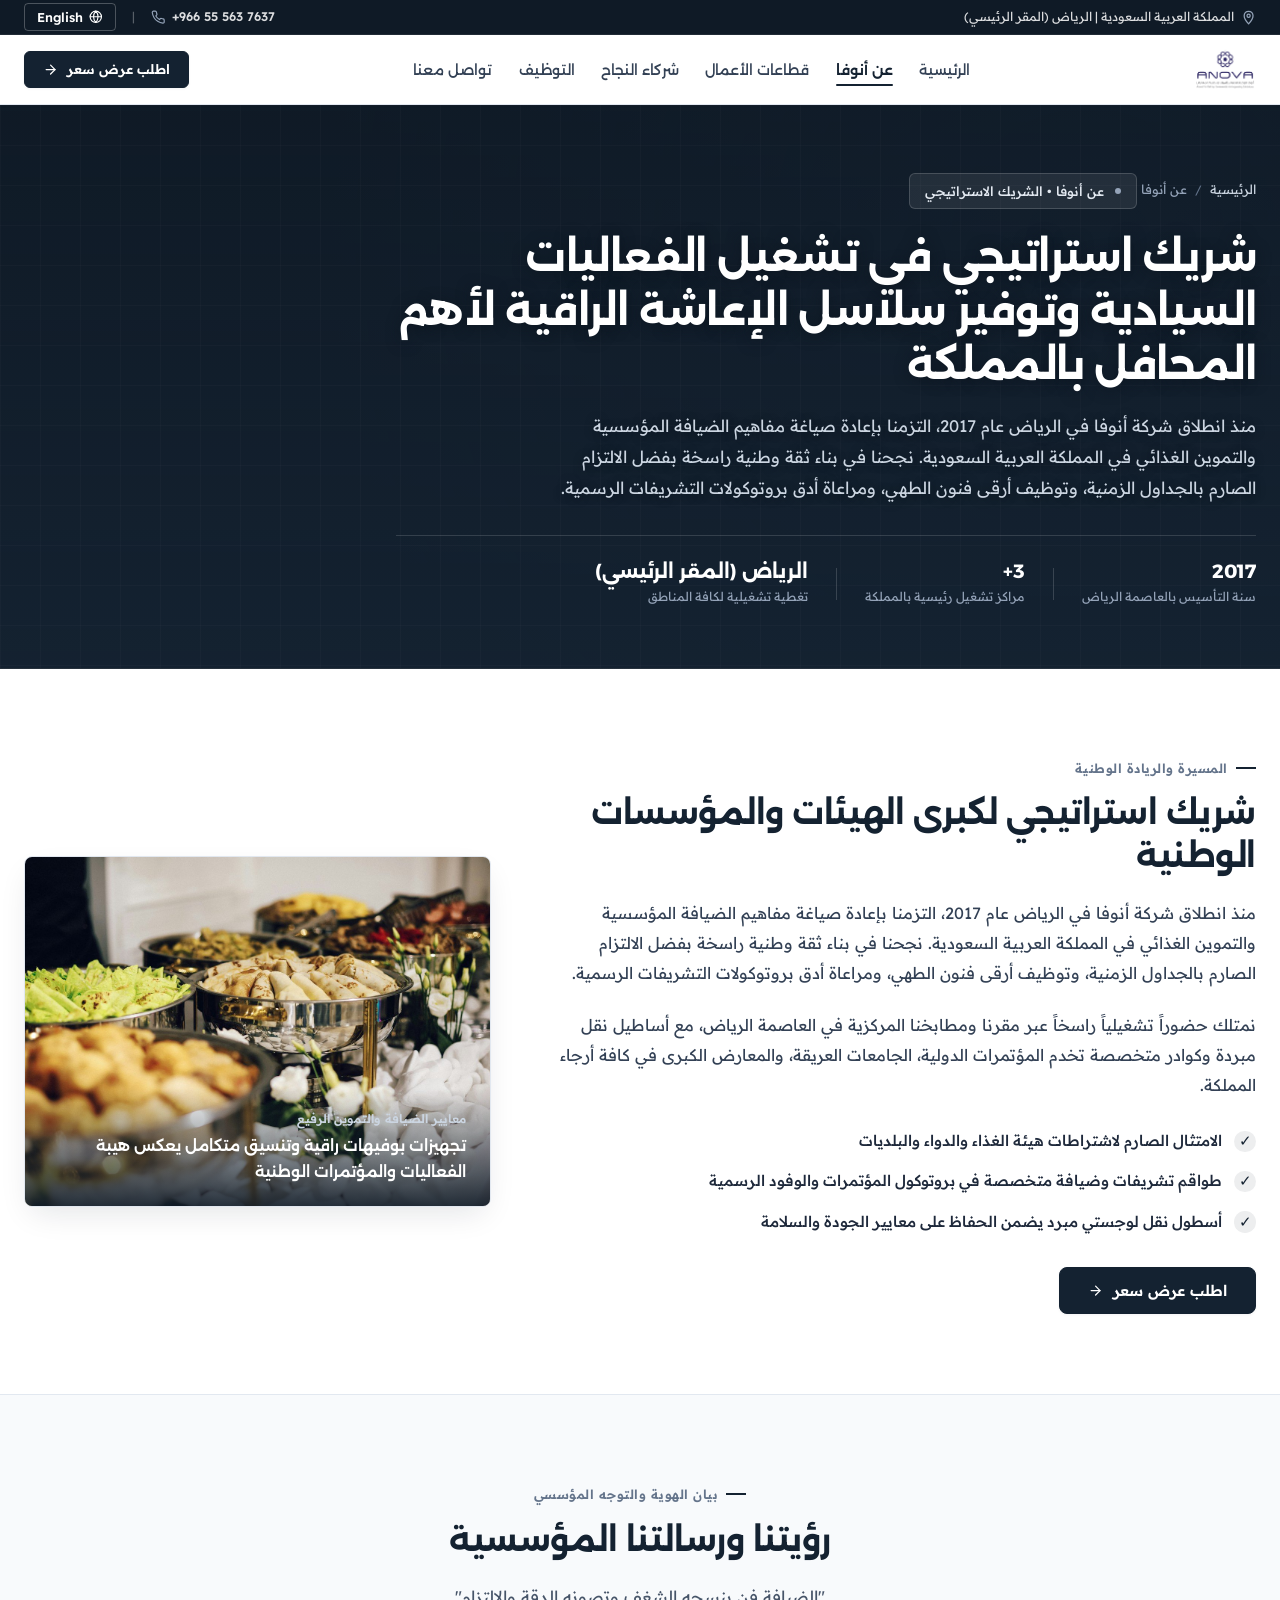
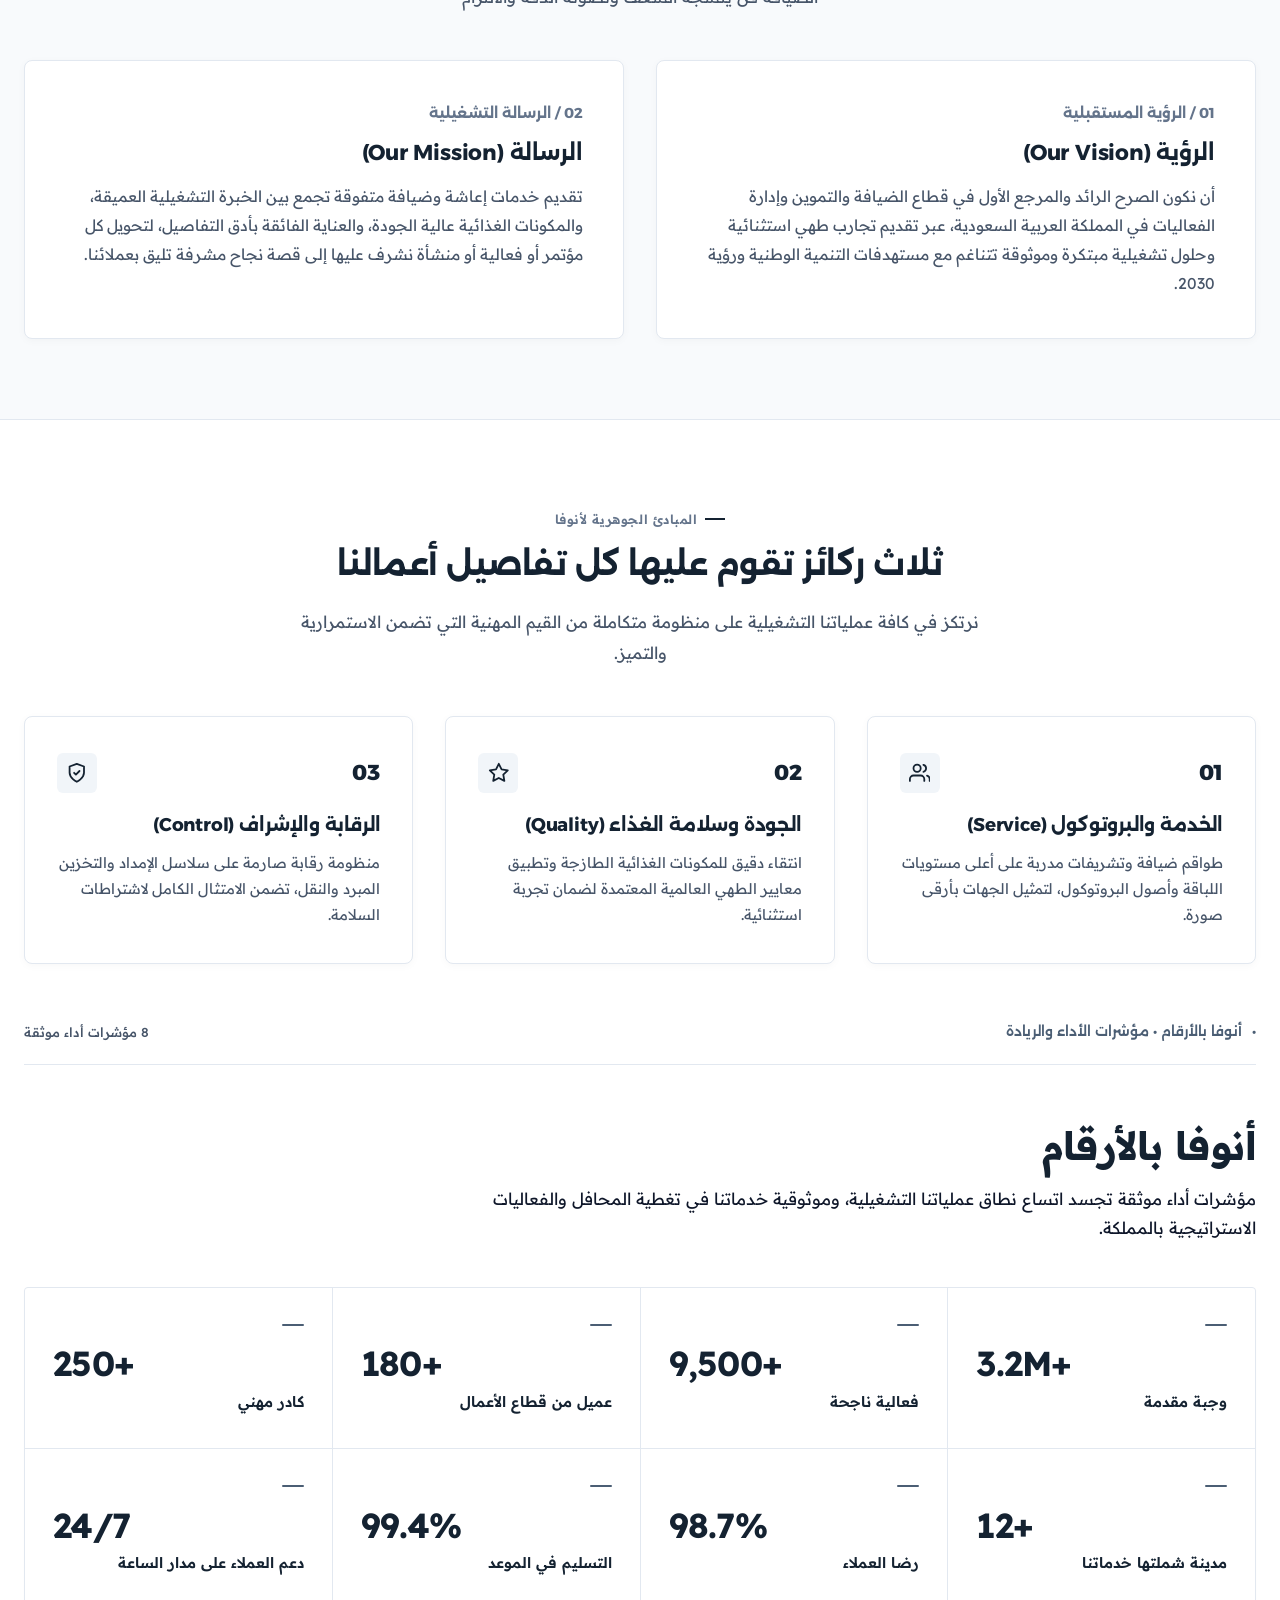
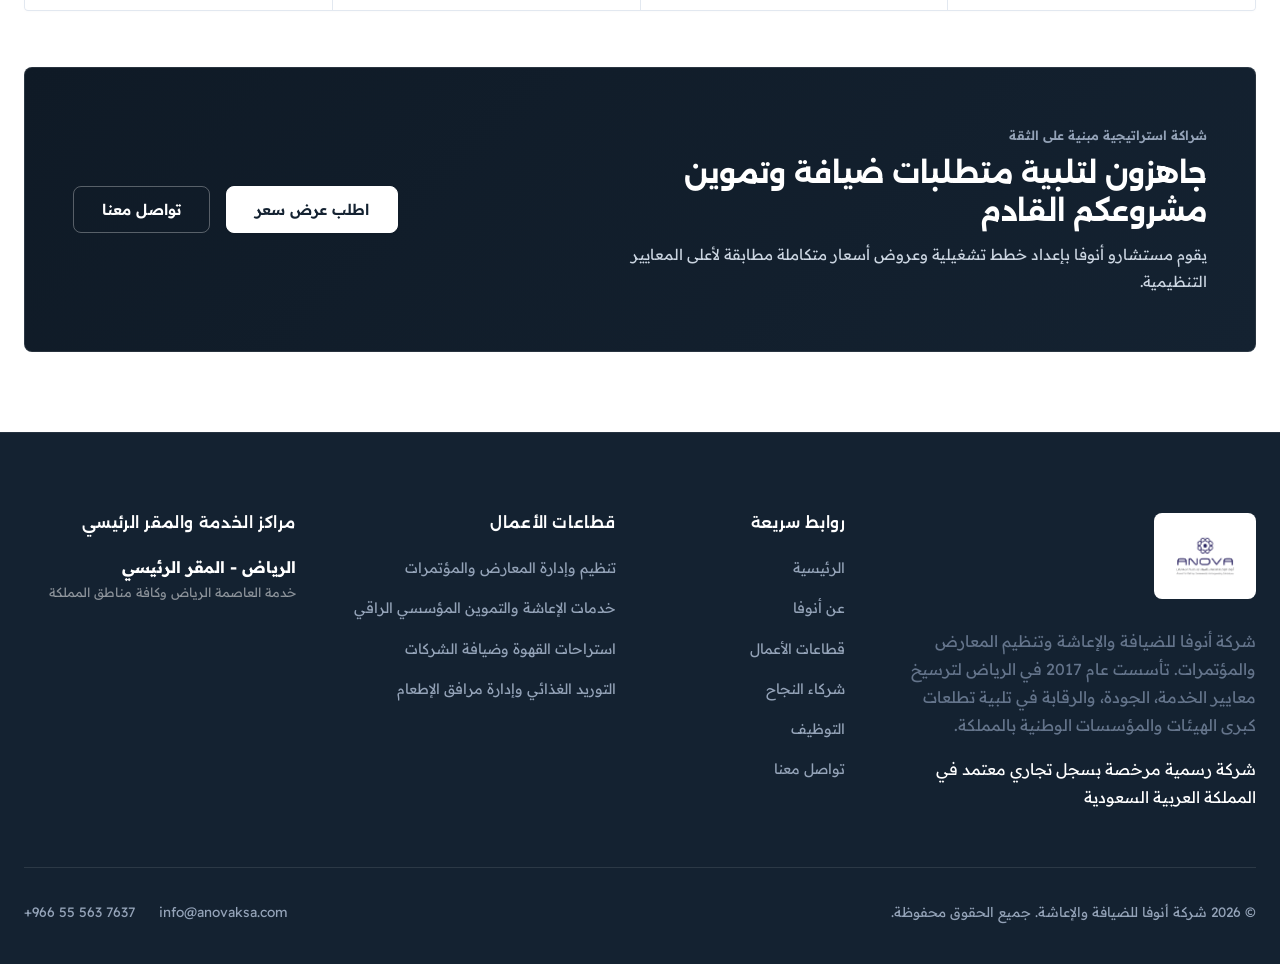
==== commit 74475833: "feat: integrate corporate performance statistics (ANOVA IN NUMBERS) across desktop and mobile" ====
--- a/about.html
+++ b/about.html
@@ -296,6 +296,85 @@
         </div>
       </div>
 
+
+      <!-- ==========================================================================
+           PERFORMANCE STATISTICS LEDGER (ANOVA IN NUMBERS)
+           ========================================================================== -->
+      <div style="margin: 3.5rem 0 3.5rem 0;" id="stats">
+        <div class="editorial-header-rule">
+          <div class="editorial-eyebrow">
+            <span class="gold-dot">•</span>
+            <span class="eyebrow-title" data-i18n="stats_tag">أنوفا بالأرقام • مؤشرات الأداء والريادة</span>
+          </div>
+          <div class="editorial-meta-count" data-i18n="stats_meta">8 مؤشرات أداء موثقة</div>
+        </div>
+
+        <div class="stats-editorial-header">
+          <h2 class="stats-main-title" data-i18n="stats_title">أنوفا بالأرقام</h2>
+          <p class="stats-sub-lead" data-i18n="stats_lead">
+            مؤشرات أداء موثقة تجسد اتساع نطاق عملياتنا التشغيلية، وموثوقية خدماتنا في تغطية المحافل والفعاليات الاستراتيجية بالمملكة.
+          </p>
+        </div>
+
+        <div class="stats-corporate-grid" role="region" aria-label="أنوفا بالأرقام">
+          <!-- 1. Meals Served -->
+          <div class="stat-corporate-cell">
+            <div class="stat-cell-accent" aria-hidden="true"></div>
+            <span class="stat-cell-value" dir="ltr">3.2M+</span>
+            <span class="stat-cell-label" data-i18n="stat_meals_lbl">وجبة مقدمة</span>
+          </div>
+
+          <!-- 2. Successful Events -->
+          <div class="stat-corporate-cell">
+            <div class="stat-cell-accent" aria-hidden="true"></div>
+            <span class="stat-cell-value" dir="ltr">9,500+</span>
+            <span class="stat-cell-label" data-i18n="stat_events_lbl">فعالية ناجحة</span>
+          </div>
+
+          <!-- 3. Corporate Clients -->
+          <div class="stat-corporate-cell">
+            <div class="stat-cell-accent" aria-hidden="true"></div>
+            <span class="stat-cell-value" dir="ltr">180+</span>
+            <span class="stat-cell-label" data-i18n="stat_clients_lbl">عميل من قطاع الأعمال</span>
+          </div>
+
+          <!-- 4. Professional Staff -->
+          <div class="stat-corporate-cell">
+            <div class="stat-cell-accent" aria-hidden="true"></div>
+            <span class="stat-cell-value" dir="ltr">250+</span>
+            <span class="stat-cell-label" data-i18n="stat_staff_lbl">كادر مهني</span>
+          </div>
+
+          <!-- 5. Cities Covered -->
+          <div class="stat-corporate-cell">
+            <div class="stat-cell-accent" aria-hidden="true"></div>
+            <span class="stat-cell-value" dir="ltr">12+</span>
+            <span class="stat-cell-label" data-i18n="stat_cities_lbl">مدينة شملتها خدماتنا</span>
+          </div>
+
+          <!-- 6. Customer Satisfaction -->
+          <div class="stat-corporate-cell">
+            <div class="stat-cell-accent" aria-hidden="true"></div>
+            <span class="stat-cell-value" dir="ltr">98.7%</span>
+            <span class="stat-cell-label" data-i18n="stat_satisfaction_lbl">رضا العملاء</span>
+          </div>
+
+          <!-- 7. On-Time Delivery -->
+          <div class="stat-corporate-cell">
+            <div class="stat-cell-accent" aria-hidden="true"></div>
+            <span class="stat-cell-value" dir="ltr">99.4%</span>
+            <span class="stat-cell-label" data-i18n="stat_ontime_lbl">التسليم في الموعد</span>
+          </div>
+
+          <!-- 8. Customer Support -->
+          <div class="stat-corporate-cell">
+            <div class="stat-cell-accent" aria-hidden="true"></div>
+            <span class="stat-cell-value" dir="ltr">24/7</span>
+            <span class="stat-cell-label" data-i18n="stat_support_lbl">دعم العملاء على مدار الساعة</span>
+          </div>
+        </div>
+      </div>
+
       <!-- Unified Corporate Call-to-Action Banner -->
       <div class="corporate-cta-banner">
         <div class="corporate-cta-lead">
--- a/assets/css/styles.css
+++ b/assets/css/styles.css
@@ -5589,3 +5589,169 @@
   margin-left: 0;
   margin-right: 1.5rem;
 }
+
+
+/* ==========================================================================
+   SECTION: CORPORATE PERFORMANCE STATISTICS (ANOVA IN NUMBERS)
+   Disciplined Geometric Grid / Editorial Ledger Display
+   ========================================================================== */
+.section-corporate-stats {
+  padding: 4.75rem 0;
+  background-color: var(--corporate-cream, #F8FAFC);
+  border-top: 1px solid rgba(20, 34, 49, 0.08);
+  border-bottom: 1px solid rgba(20, 34, 49, 0.08);
+}
+
+.stats-editorial-header {
+  margin-bottom: 2.75rem;
+  max-width: 820px;
+}
+
+.stats-main-title {
+  font-family: var(--font-heading);
+  font-size: clamp(1.85rem, 3.2vw, 2.45rem);
+  font-weight: 700;
+  color: var(--primary-navy);
+  line-height: 1.25;
+  margin-bottom: 0.85rem;
+  letter-spacing: -0.015em;
+}
+
+.stats-sub-lead {
+  font-family: var(--font-body);
+  font-size: 1.05rem;
+  color: var(--text-muted);
+  line-height: 1.75;
+  margin: 0;
+}
+
+.stats-corporate-grid {
+  display: grid;
+  grid-template-columns: repeat(4, 1fr);
+  gap: 1px;
+  background-color: var(--brand-grey-light, #E2E8F0);
+  border: 1px solid var(--brand-grey-light, #E2E8F0);
+  border-radius: 4px;
+  box-shadow: 0 1px 3px rgba(0, 0, 0, 0.02);
+  overflow: hidden;
+}
+
+.stat-corporate-cell {
+  background-color: #FFFFFF;
+  padding: 2.25rem 1.75rem;
+  display: flex;
+  flex-direction: column;
+  justify-content: flex-start;
+  position: relative;
+  transition: background-color 0.2s ease;
+}
+
+.stat-corporate-cell:hover {
+  background-color: #FAFCFE;
+}
+
+.stat-cell-accent {
+  width: 22px;
+  height: 2px;
+  background-color: var(--warm-gold, #C5A059);
+  margin-bottom: 1.15rem;
+  border-radius: 1px;
+}
+
+.stat-cell-value {
+  font-family: var(--font-heading);
+  font-size: clamp(1.85rem, 2.7vw, 2.45rem);
+  font-weight: 700;
+  color: var(--primary-navy, #142231);
+  line-height: 1.1;
+  margin-bottom: 0.55rem;
+  letter-spacing: -0.02em;
+  direction: ltr !important;
+  display: inline-block;
+  unicode-bidi: isolate;
+  text-align: inherit;
+}
+
+.stat-cell-label {
+  font-family: var(--font-body);
+  font-size: 0.925rem;
+  font-weight: 600;
+  color: var(--midnight-dark, #1E293B);
+  line-height: 1.45;
+}
+
+/* English / LTR adjustments */
+html[lang="en"] .stats-main-title {
+  font-family: var(--font-heading-en, 'Plus Jakarta Sans', sans-serif);
+}
+
+html[lang="en"] .stats-sub-lead {
+  font-family: var(--font-body-en, 'Plus Jakarta Sans', sans-serif);
+}
+
+html[lang="en"] .stat-cell-value {
+  font-family: var(--font-heading-en, 'Plus Jakarta Sans', sans-serif);
+}
+
+html[lang="en"] .stat-cell-label {
+  font-family: var(--font-body-en, 'Plus Jakarta Sans', sans-serif);
+}
+
+/* Responsive Grid Matrix */
+@media (max-width: 1024px) {
+  .section-corporate-stats {
+    padding: 3.75rem 0;
+  }
+  .stats-corporate-grid {
+    grid-template-columns: repeat(2, 1fr);
+  }
+  .stat-corporate-cell {
+    padding: 1.75rem 1.35rem;
+  }
+}
+
+@media (max-width: 640px) {
+  .section-corporate-stats {
+    padding: 3rem 0;
+  }
+  .stats-editorial-header {
+    margin-bottom: 1.75rem;
+  }
+  .stats-corporate-grid {
+    grid-template-columns: repeat(2, 1fr);
+  }
+  .stat-corporate-cell {
+    padding: 1.35rem 1rem;
+  }
+  .stat-cell-value {
+    font-size: 1.55rem;
+    margin-bottom: 0.35rem;
+  }
+  .stat-cell-label {
+    font-size: 0.82rem;
+    line-height: 1.35;
+  }
+  .stat-cell-accent {
+    width: 16px;
+    height: 2px;
+    margin-bottom: 0.75rem;
+  }
+}
+
+@media (max-width: 360px) {
+  .stat-corporate-cell {
+    padding: 1.15rem 0.75rem;
+  }
+  .stat-cell-value {
+    font-size: 1.35rem;
+  }
+  .stat-cell-label {
+    font-size: 0.76rem;
+  }
+}
+
+@media (prefers-reduced-motion: reduce) {
+  .stat-corporate-cell {
+    transition: none;
+  }
+}
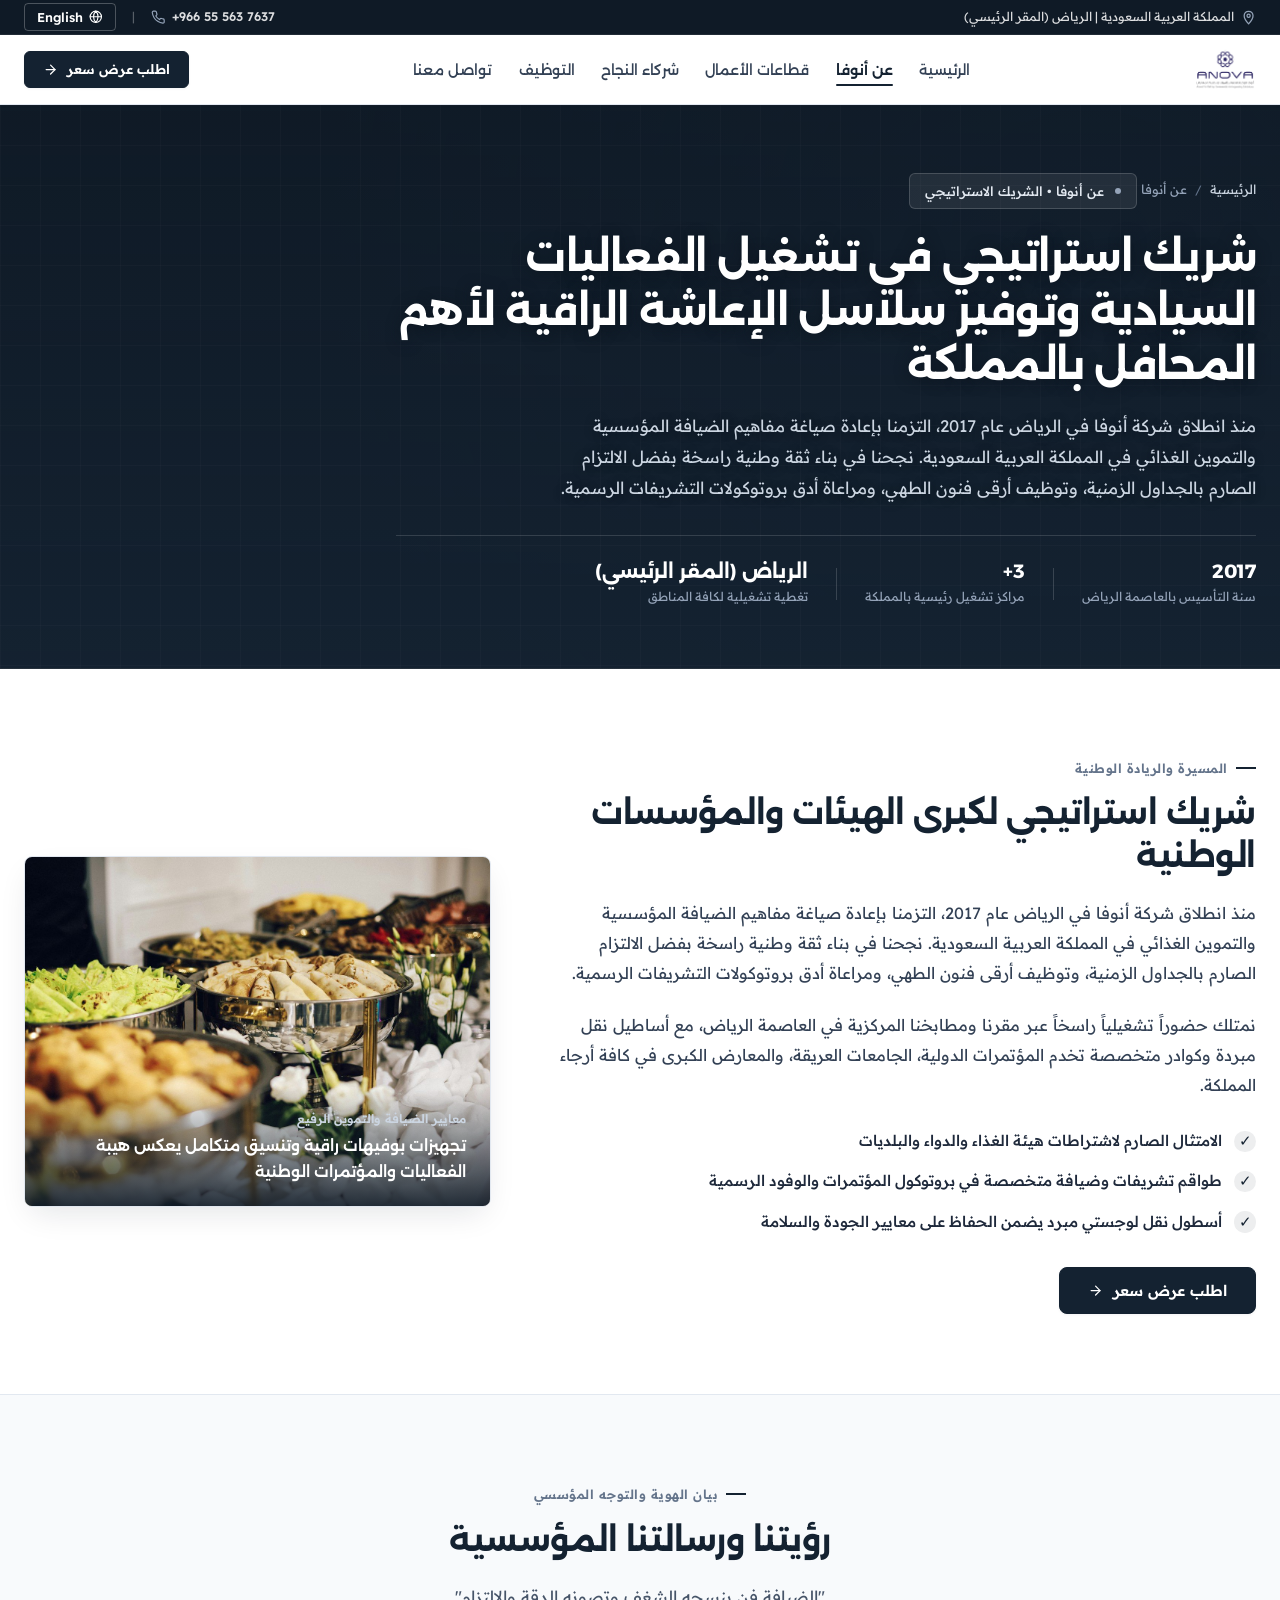
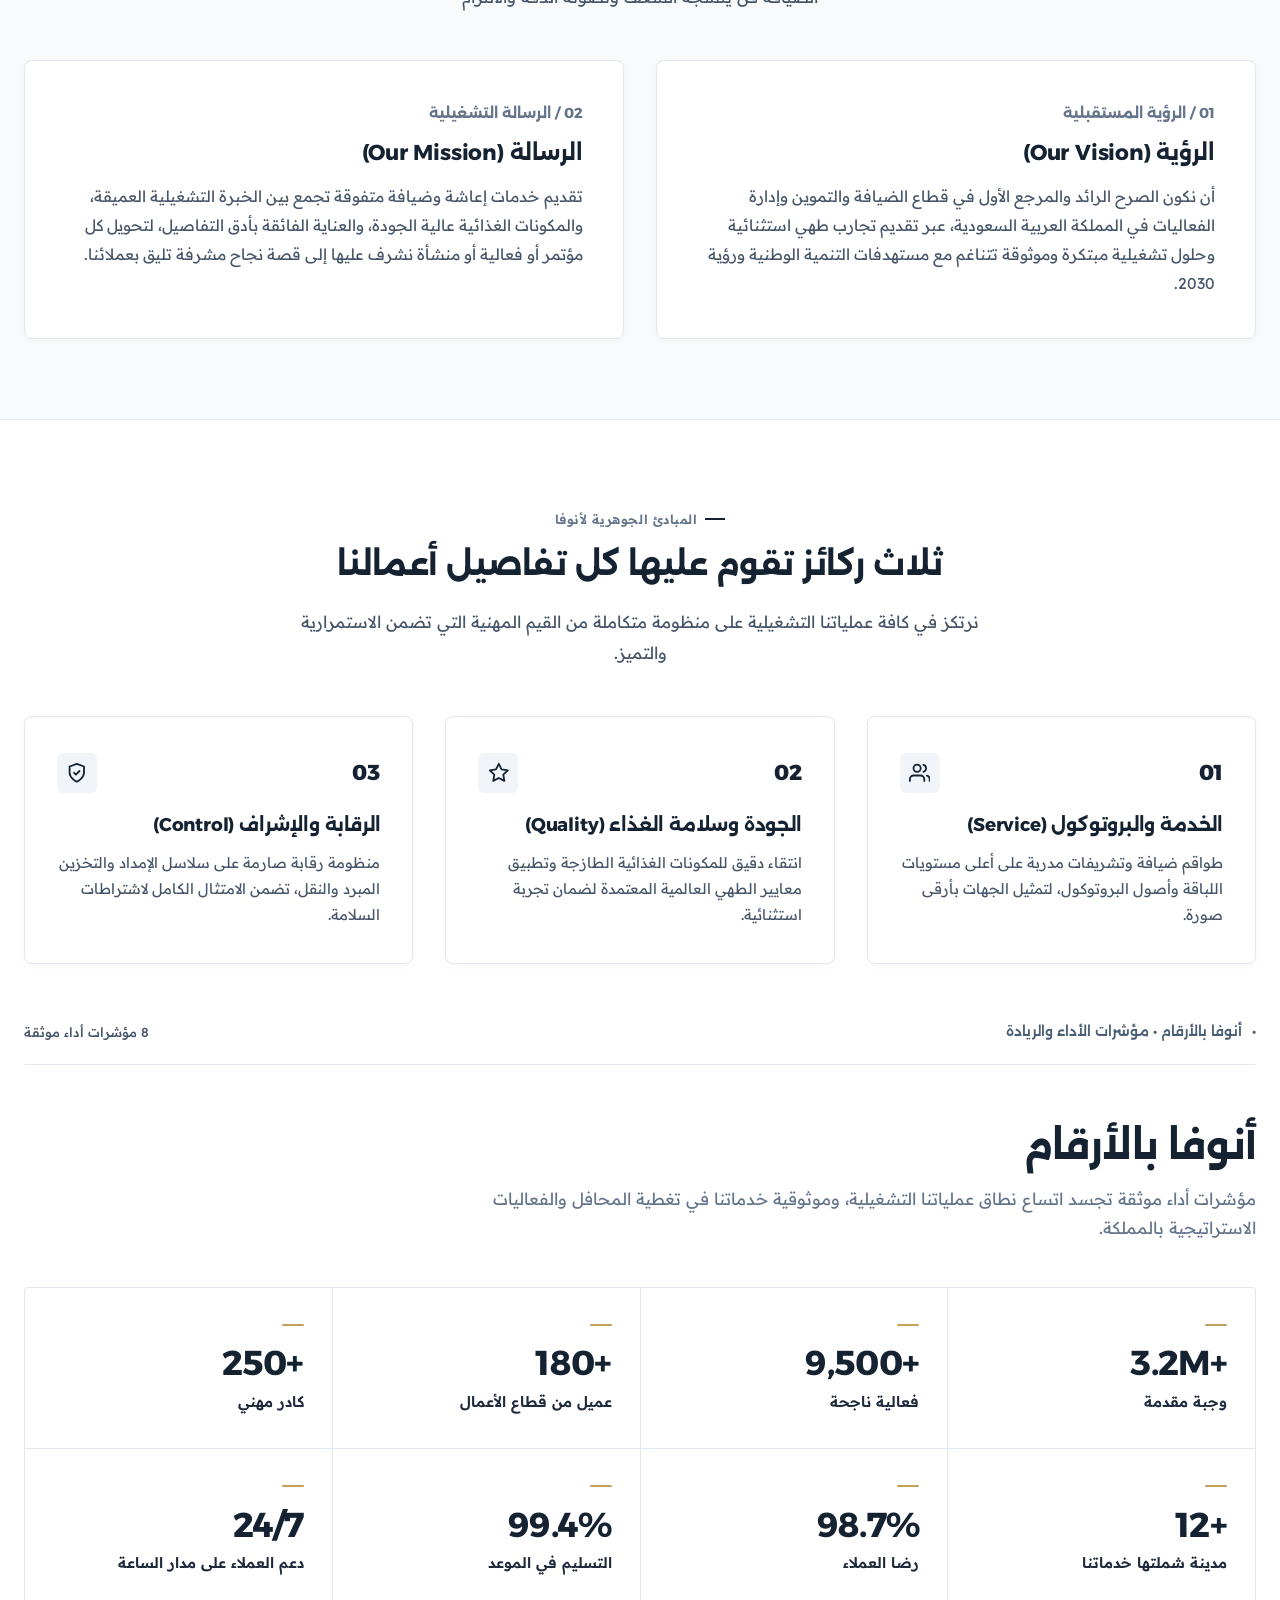
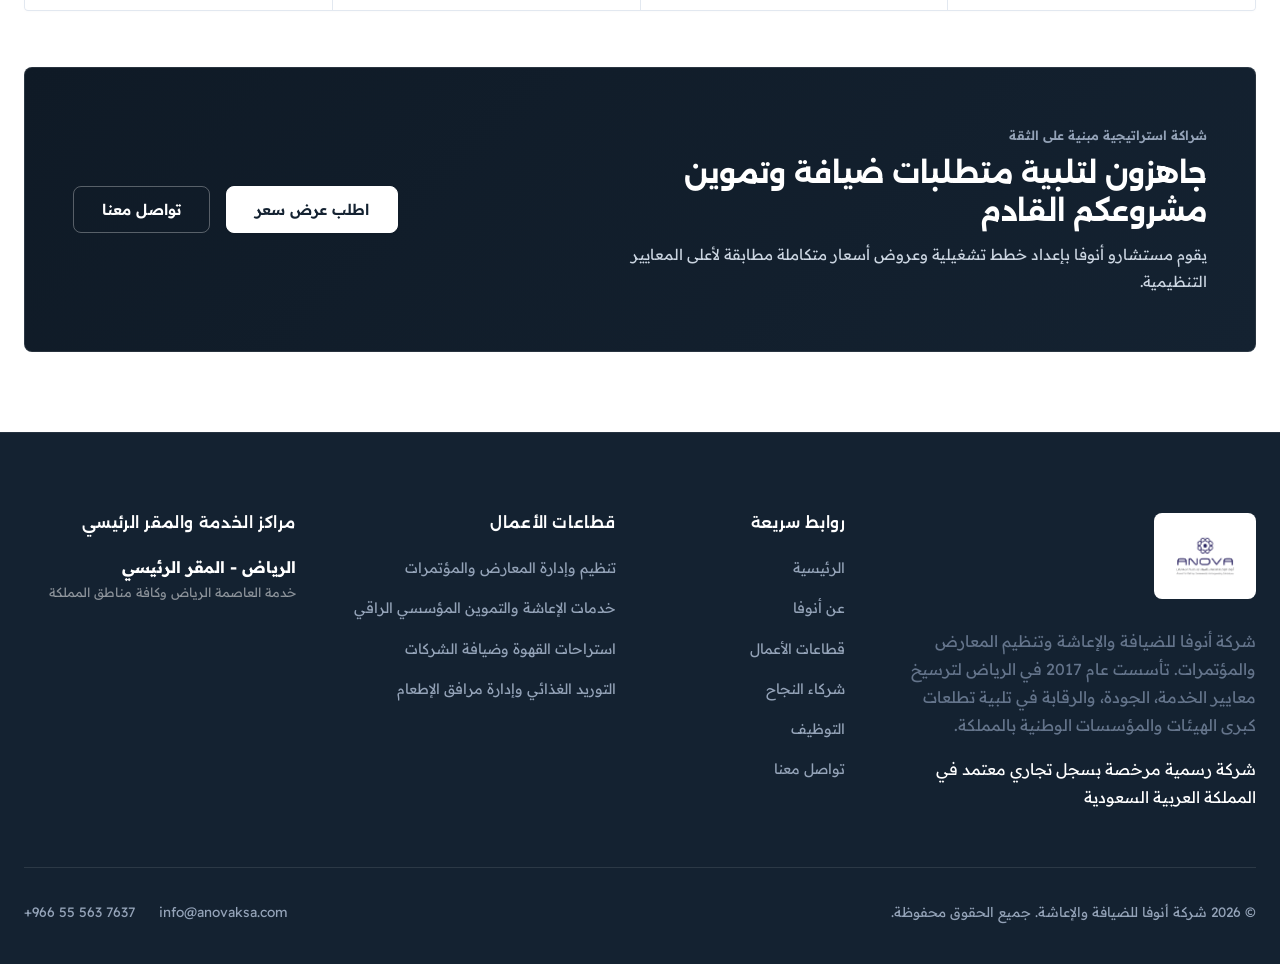
==== commit d6e56187: "fix(stats): fix CSS bracket syntax, bump asset cache to v12, and embed critical inline styles for st" ====
--- a/about.html
+++ b/about.html
@@ -10,7 +10,123 @@
   <link rel="preconnect" href="https://fonts.googleapis.com">
   <link rel="preconnect" href="https://fonts.gstatic.com" crossorigin>
   <link href="https://fonts.googleapis.com/css2?family=Alexandria:wght@300;400;500;600;700;800&family=Readex+Pro:wght@300;400;500;600;700&display=swap" rel="stylesheet">
-  <link rel="stylesheet" href="assets/css/styles.css?v=6">
+  <link rel="stylesheet" href="assets/css/styles.css?v=12">
+
+  <!-- Critical Stats Styles (Cache-Proof Guarantee) -->
+  <style id="anova-stats-critical-css">
+    .section-corporate-stats {
+      padding: 4.75rem 0;
+      background-color: #F8FAFC;
+      border-top: 1px solid rgba(20, 34, 49, 0.08);
+      border-bottom: 1px solid rgba(20, 34, 49, 0.08);
+    }
+    .stats-editorial-header {
+      margin-bottom: 2.75rem;
+      max-width: 820px;
+    }
+    .stats-main-title {
+      font-family: 'Alexandria', sans-serif;
+      font-size: clamp(1.85rem, 3.2vw, 2.45rem);
+      font-weight: 700;
+      color: #142231;
+      line-height: 1.25;
+      margin-bottom: 0.85rem;
+      letter-spacing: -0.015em;
+    }
+    .stats-sub-lead {
+      font-family: 'Readex Pro', sans-serif;
+      font-size: 1.05rem;
+      color: #64748B;
+      line-height: 1.75;
+      margin: 0;
+    }
+    .stats-corporate-grid {
+      display: grid !important;
+      grid-template-columns: repeat(4, 1fr) !important;
+      gap: 1px !important;
+      background-color: #E2E8F0 !important;
+      border: 1px solid #E2E8F0 !important;
+      border-radius: 4px;
+      box-shadow: 0 1px 3px rgba(0, 0, 0, 0.02);
+      overflow: hidden;
+      margin: 0;
+      padding: 0;
+    }
+    .stat-corporate-cell {
+      background-color: #FFFFFF !important;
+      padding: 2.25rem 1.75rem !important;
+      display: flex !important;
+      flex-direction: column !important;
+      justify-content: flex-start !important;
+      align-items: flex-start !important;
+      position: relative;
+      box-sizing: border-box;
+      transition: background-color 0.2s ease;
+    }
+    .stat-corporate-cell:hover {
+      background-color: #FAFCFE !important;
+    }
+    .stat-cell-accent {
+      width: 22px;
+      height: 2px;
+      background-color: #C5A059;
+      margin-bottom: 1.15rem;
+      border-radius: 1px;
+    }
+    .stat-cell-value {
+      font-family: 'Alexandria', sans-serif;
+      font-size: clamp(1.85rem, 2.7vw, 2.45rem);
+      font-weight: 700;
+      color: #142231;
+      line-height: 1.1;
+      margin-bottom: 0.55rem;
+      letter-spacing: -0.02em;
+      direction: ltr !important;
+      display: block !important;
+      unicode-bidi: isolate !important;
+      text-align: start;
+    }
+    .stat-cell-label {
+      font-family: 'Readex Pro', sans-serif;
+      font-size: 0.925rem;
+      font-weight: 600;
+      color: #1E293B;
+      line-height: 1.45;
+      display: block !important;
+    }
+    html[lang="en"] .stats-main-title {
+      font-family: 'Plus Jakarta Sans', -apple-system, sans-serif;
+    }
+    html[lang="en"] .stats-sub-lead {
+      font-family: 'Plus Jakarta Sans', -apple-system, sans-serif;
+    }
+    html[lang="en"] .stat-cell-value {
+      font-family: 'Plus Jakarta Sans', -apple-system, sans-serif;
+    }
+    html[lang="en"] .stat-cell-label {
+      font-family: 'Plus Jakarta Sans', -apple-system, sans-serif;
+    }
+    @media (max-width: 1024px) {
+      .section-corporate-stats { padding: 3.75rem 0; }
+      .stats-corporate-grid { grid-template-columns: repeat(2, 1fr) !important; }
+      .stat-corporate-cell { padding: 1.75rem 1.35rem !important; }
+    }
+    @media (max-width: 640px) {
+      .section-corporate-stats { padding: 3rem 0; }
+      .stats-editorial-header { margin-bottom: 1.75rem; }
+      .stats-corporate-grid { grid-template-columns: repeat(2, 1fr) !important; }
+      .stat-corporate-cell { padding: 1.35rem 1rem !important; }
+      .stat-cell-value { font-size: 1.55rem; margin-bottom: 0.35rem; }
+      .stat-cell-label { font-size: 0.82rem; line-height: 1.35; }
+      .stat-cell-accent { width: 16px; height: 2px; margin-bottom: 0.75rem; }
+    }
+    @media (max-width: 360px) {
+      .stat-corporate-cell { padding: 1.15rem 0.75rem !important; }
+      .stat-cell-value { font-size: 1.35rem; }
+      .stat-cell-label { font-size: 0.76rem; }
+    }
+  </style>
+
 </head>
 <body data-page-key="about" data-page-title-key="nav_about">
 
@@ -320,57 +436,57 @@
           <!-- 1. Meals Served -->
           <div class="stat-corporate-cell">
             <div class="stat-cell-accent" aria-hidden="true"></div>
-            <span class="stat-cell-value" dir="ltr">3.2M+</span>
-            <span class="stat-cell-label" data-i18n="stat_meals_lbl">وجبة مقدمة</span>
+            <div class="stat-cell-value" dir="ltr">3.2M+</div>
+            <div class="stat-cell-label" data-i18n="stat_meals_lbl">وجبة مقدمة</div>
           </div>
 
           <!-- 2. Successful Events -->
           <div class="stat-corporate-cell">
             <div class="stat-cell-accent" aria-hidden="true"></div>
-            <span class="stat-cell-value" dir="ltr">9,500+</span>
-            <span class="stat-cell-label" data-i18n="stat_events_lbl">فعالية ناجحة</span>
+            <div class="stat-cell-value" dir="ltr">9,500+</div>
+            <div class="stat-cell-label" data-i18n="stat_events_lbl">فعالية ناجحة</div>
           </div>
 
           <!-- 3. Corporate Clients -->
           <div class="stat-corporate-cell">
             <div class="stat-cell-accent" aria-hidden="true"></div>
-            <span class="stat-cell-value" dir="ltr">180+</span>
-            <span class="stat-cell-label" data-i18n="stat_clients_lbl">عميل من قطاع الأعمال</span>
+            <div class="stat-cell-value" dir="ltr">180+</div>
+            <div class="stat-cell-label" data-i18n="stat_clients_lbl">عميل من قطاع الأعمال</div>
           </div>
 
           <!-- 4. Professional Staff -->
           <div class="stat-corporate-cell">
             <div class="stat-cell-accent" aria-hidden="true"></div>
-            <span class="stat-cell-value" dir="ltr">250+</span>
-            <span class="stat-cell-label" data-i18n="stat_staff_lbl">كادر مهني</span>
+            <div class="stat-cell-value" dir="ltr">250+</div>
+            <div class="stat-cell-label" data-i18n="stat_staff_lbl">كادر مهني</div>
           </div>
 
           <!-- 5. Cities Covered -->
           <div class="stat-corporate-cell">
             <div class="stat-cell-accent" aria-hidden="true"></div>
-            <span class="stat-cell-value" dir="ltr">12+</span>
-            <span class="stat-cell-label" data-i18n="stat_cities_lbl">مدينة شملتها خدماتنا</span>
+            <div class="stat-cell-value" dir="ltr">12+</div>
+            <div class="stat-cell-label" data-i18n="stat_cities_lbl">مدينة شملتها خدماتنا</div>
           </div>
 
           <!-- 6. Customer Satisfaction -->
           <div class="stat-corporate-cell">
             <div class="stat-cell-accent" aria-hidden="true"></div>
-            <span class="stat-cell-value" dir="ltr">98.7%</span>
-            <span class="stat-cell-label" data-i18n="stat_satisfaction_lbl">رضا العملاء</span>
+            <div class="stat-cell-value" dir="ltr">98.7%</div>
+            <div class="stat-cell-label" data-i18n="stat_satisfaction_lbl">رضا العملاء</div>
           </div>
 
           <!-- 7. On-Time Delivery -->
           <div class="stat-corporate-cell">
             <div class="stat-cell-accent" aria-hidden="true"></div>
-            <span class="stat-cell-value" dir="ltr">99.4%</span>
-            <span class="stat-cell-label" data-i18n="stat_ontime_lbl">التسليم في الموعد</span>
+            <div class="stat-cell-value" dir="ltr">99.4%</div>
+            <div class="stat-cell-label" data-i18n="stat_ontime_lbl">التسليم في الموعد</div>
           </div>
 
           <!-- 8. Customer Support -->
           <div class="stat-corporate-cell">
             <div class="stat-cell-accent" aria-hidden="true"></div>
-            <span class="stat-cell-value" dir="ltr">24/7</span>
-            <span class="stat-cell-label" data-i18n="stat_support_lbl">دعم العملاء على مدار الساعة</span>
+            <div class="stat-cell-value" dir="ltr">24/7</div>
+            <div class="stat-cell-label" data-i18n="stat_support_lbl">دعم العملاء على مدار الساعة</div>
           </div>
         </div>
       </div>
--- a/assets/css/styles.css
+++ b/assets/css/styles.css
@@ -818,14 +818,6 @@
   0% { opacity: 1; transform: translate(-50%, 0); }
   100% { opacity: 0; transform: translate(-50%, 12px); }
 }
-  gap: 0.5rem;
-  color: rgba(255, 255, 255, 0.7);
-  font-size: 0.75rem;
-  letter-spacing: 0.08em;
-  text-transform: uppercase;
-  transition: color var(--transition-fast);
-  cursor: pointer;
-}
 
 .hero-scroll-cue:hover {
   color: var(--warm-gold);
@@ -5667,7 +5659,7 @@
   margin-bottom: 0.55rem;
   letter-spacing: -0.02em;
   direction: ltr !important;
-  display: inline-block;
+  display: block;
   unicode-bidi: isolate;
   text-align: inherit;
 }
@@ -5678,6 +5670,7 @@
   font-weight: 600;
   color: var(--midnight-dark, #1E293B);
   line-height: 1.45;
+  display: block;
 }
 
 /* English / LTR adjustments */
